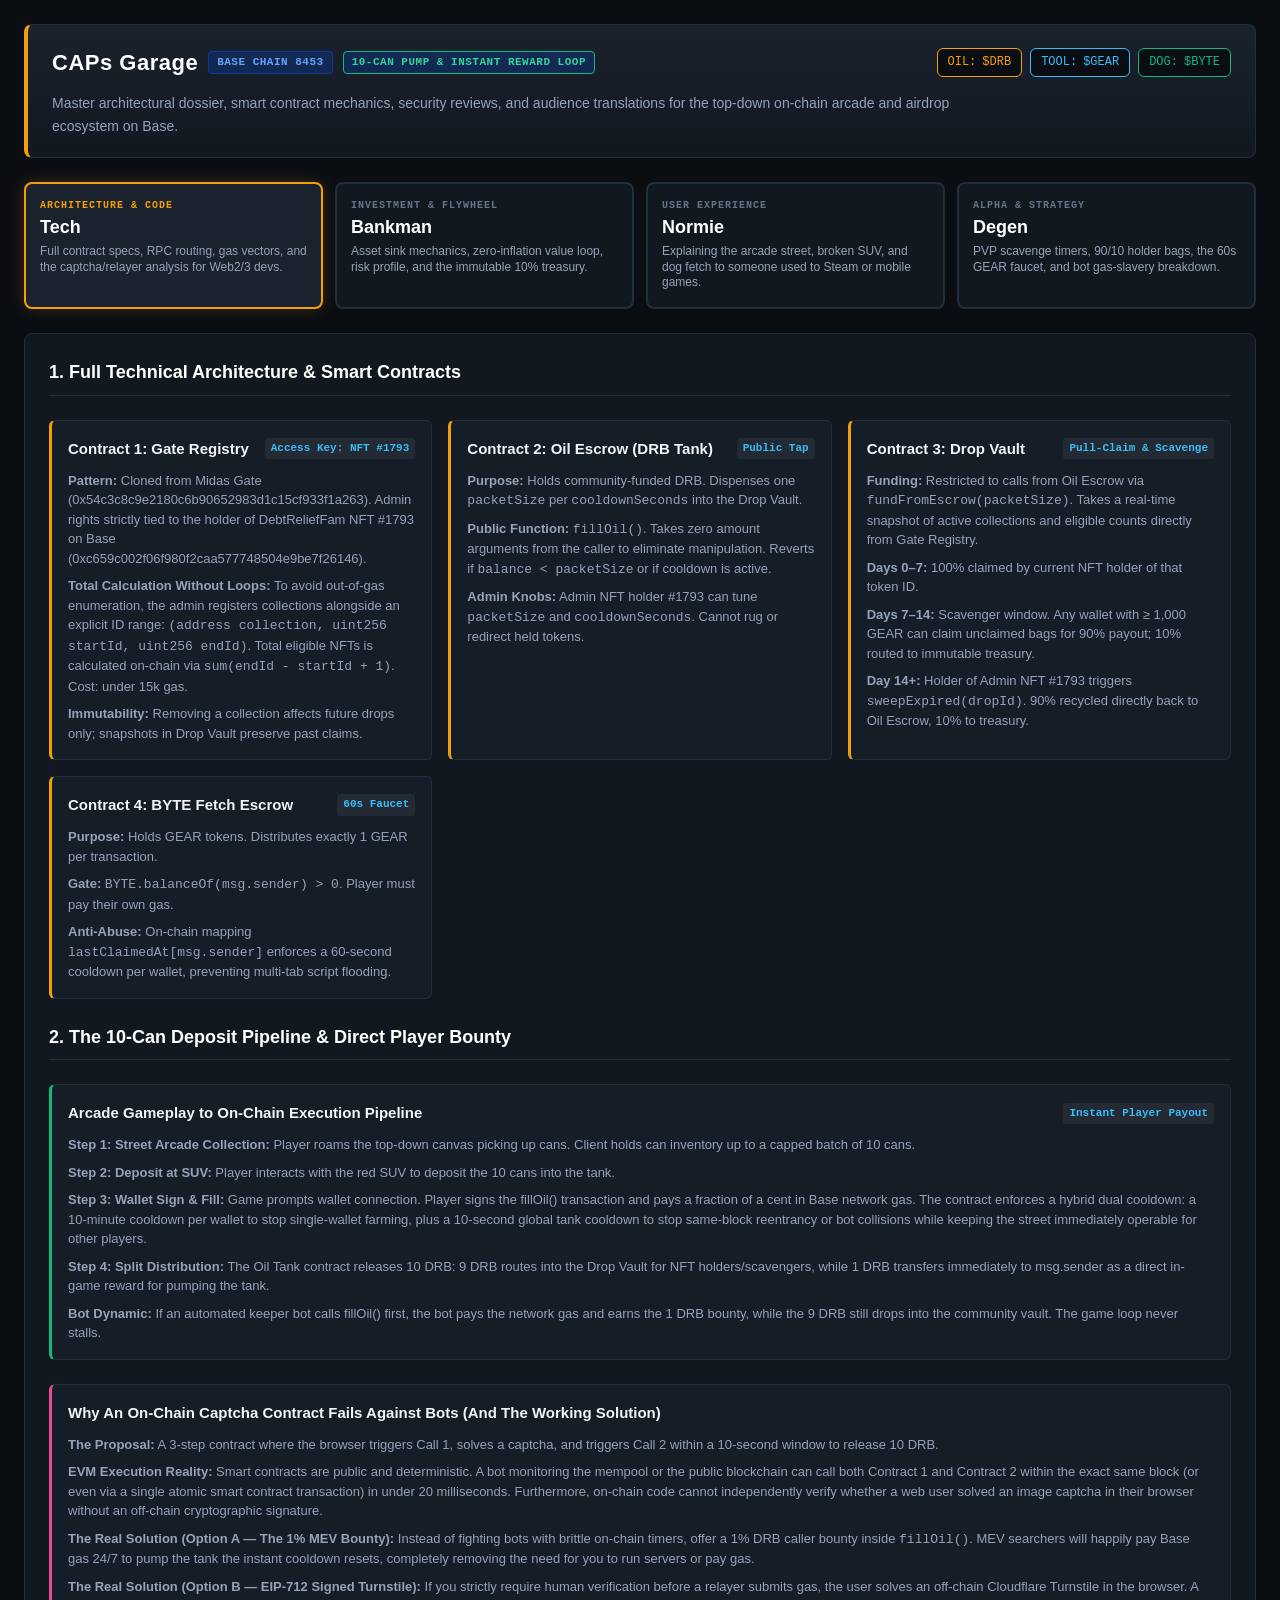
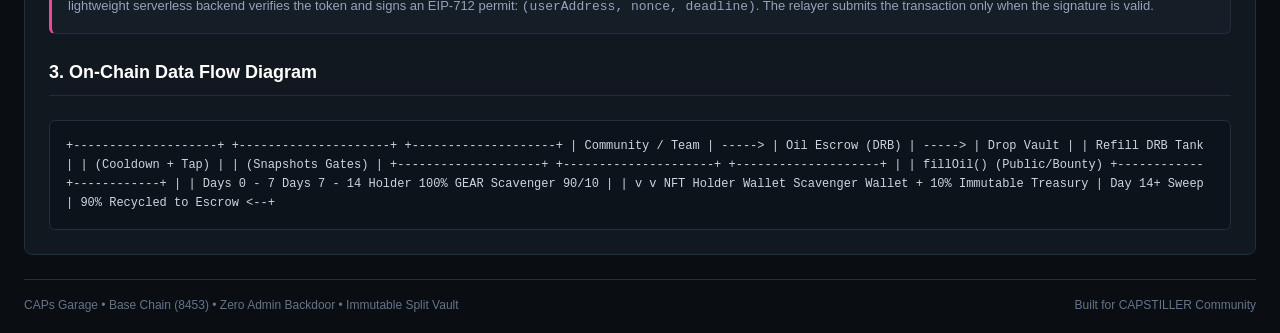
==== index.html @ 9d65a6b6 "Initial commit: CAPs Garage Master Blueprint dossier and interactive terminal" ====
<!DOCTYPE html>
<html lang="en">
<head>
  <meta charset="UTF-8">
  <meta name="viewport" content="width=device-width, initial-scale=1.0">
  <title>CAPs Garage — Master Blueprint</title>
  <style>
    :root {
      --bg-base: #0a0d12;
      --bg-surface: #121820;
      --bg-surface-elevated: #1a222d;
      --bg-card: #151d27;
      --border-subtle: #222d3d;
      --border-accent: #f59e0b;
      --text-main: #e2e8f0;
      --text-muted: #94a3b8;
      --text-dim: #64748b;
      --accent-oil: #f59e0b;
      --accent-oil-glow: rgba(245, 158, 11, 0.2);
      --accent-gear: #38bdf8;
      --accent-byte: #10b981;
      --accent-degen: #ec4899;
      --font-mono: ui-monospace, SFMono-Regular, Menlo, Monaco, Consolas, monospace;
      --font-sans: -apple-system, BlinkMacSystemFont, "Segoe UI", Roboto, Helvetica, Arial, sans-serif;
    }

    * {
      box-sizing: border-box;
      margin: 0;
      padding: 0;
    }

    body {
      background-color: var(--bg-base);
      color: var(--text-main);
      font-family: var(--font-sans);
      line-height: 1.6;
      padding: 24px;
      min-height: 100vh;
      display: flex;
      flex-direction: column;
      gap: 24px;
    }

    /* Top HUD Header */
    header.hud-header {
      background: linear-gradient(180deg, var(--bg-surface-elevated) 0%, var(--bg-surface) 100%);
      border: 1px solid var(--border-subtle);
      border-left: 4px solid var(--accent-oil);
      border-radius: 8px;
      padding: 20px 24px;
      display: flex;
      flex-direction: column;
      gap: 12px;
    }

    .hud-title-row {
      display: flex;
      justify-content: space-between;
      align-items: center;
      flex-wrap: wrap;
      gap: 12px;
    }

    .hud-title {
      font-size: 22px;
      font-weight: 800;
      letter-spacing: 0.5px;
      color: #fff;
      display: flex;
      align-items: center;
      gap: 10px;
    }

    .badge-base {
      font-family: var(--font-mono);
      font-size: 11px;
      background: rgba(0, 82, 255, 0.2);
      color: #60a5fa;
      border: 1px solid rgba(0, 82, 255, 0.4);
      padding: 2px 8px;
      border-radius: 4px;
      text-transform: uppercase;
      font-weight: 700;
    }

    .token-pills {
      display: flex;
      gap: 8px;
      flex-wrap: wrap;
    }

    .pill {
      font-family: var(--font-mono);
      font-size: 12px;
      padding: 4px 10px;
      border-radius: 6px;
      background: var(--bg-base);
      border: 1px solid var(--border-subtle);
      display: flex;
      align-items: center;
      gap: 6px;
    }

    .pill.oil { border-color: var(--accent-oil); color: var(--accent-oil); }
    .pill.gear { border-color: var(--accent-gear); color: var(--accent-gear); }
    .pill.byte { border-color: var(--accent-byte); color: var(--accent-byte); }

    .hud-subtitle {
      color: var(--text-muted);
      font-size: 14px;
      max-width: 900px;
    }

    /* Perspective Switcher (The 4 Main Buttons) */
    .button-deck {
      display: grid;
      grid-template-columns: repeat(4, 1fr);
      gap: 12px;
    }

    @media (max-width: 768px) {
      .button-deck {
        grid-template-columns: repeat(2, 1fr);
      }
    }

    .mode-btn {
      background: var(--bg-surface);
      border: 2px solid var(--border-subtle);
      border-radius: 8px;
      padding: 16px 14px;
      cursor: pointer;
      display: flex;
      flex-direction: column;
      gap: 6px;
      text-align: left;
      transition: all 0.15s ease-in-out;
      position: relative;
    }

    .mode-btn:hover {
      background: var(--bg-surface-elevated);
      border-color: #3b82f6;
      transform: translateY(-2px);
    }

    .mode-btn.active {
      background: var(--bg-surface-elevated);
      border-color: var(--accent-oil);
      box-shadow: 0 0 16px var(--accent-oil-glow);
    }

    .mode-btn-tag {
      font-family: var(--font-mono);
      font-size: 10px;
      font-weight: 700;
      color: var(--text-dim);
      text-transform: uppercase;
      letter-spacing: 1px;
    }

    .mode-btn.active .mode-btn-tag {
      color: var(--accent-oil);
    }

    .mode-btn-title {
      font-size: 18px;
      font-weight: 800;
      color: #fff;
    }

    .mode-btn-desc {
      font-size: 12px;
      color: var(--text-muted);
      line-height: 1.3;
    }

    /* Content Panels */
    .view-panel {
      display: none;
      background: var(--bg-surface);
      border: 1px solid var(--border-subtle);
      border-radius: 8px;
      padding: 24px;
      flex-direction: column;
      gap: 24px;
    }

    .view-panel.active {
      display: flex;
    }

    .section-title {
      font-size: 18px;
      font-weight: 700;
      color: #fff;
      display: flex;
      align-items: center;
      gap: 8px;
      border-bottom: 1px solid var(--border-subtle);
      padding-bottom: 8px;
    }

    .card-grid {
      display: grid;
      grid-template-columns: repeat(auto-fit, minmax(320px, 1fr));
      gap: 16px;
    }

    .card {
      background: var(--bg-card);
      border: 1px solid var(--border-subtle);
      border-radius: 6px;
      padding: 16px;
      display: flex;
      flex-direction: column;
      gap: 10px;
    }

    .card-highlight {
      border-left: 3px solid var(--accent-oil);
    }

    .card-header {
      font-size: 15px;
      font-weight: 700;
      color: #f1f5f9;
      display: flex;
      justify-content: space-between;
      align-items: center;
    }

    .card-body {
      font-size: 13px;
      color: var(--text-muted);
      line-height: 1.5;
    }

    .card-body p {
      margin-bottom: 8px;
    }

    .card-body p:last-child {
      margin-bottom: 0;
    }

    .code-tag {
      font-family: var(--font-mono);
      font-size: 11px;
      background: rgba(255, 255, 255, 0.06);
      color: #38bdf8;
      padding: 2px 6px;
      border-radius: 3px;
    }

    /* Architecture Visualizer Box */
    .arch-flow-box {
      background: #0d131a;
      border: 1px solid var(--border-subtle);
      border-radius: 6px;
      padding: 16px;
      font-family: var(--font-mono);
      font-size: 12px;
      color: #cbd5e1;
      overflow-x: auto;
      line-height: 1.6;
    }

    /* Interactive Simulator */
    .sim-box {
      background: var(--bg-card);
      border: 1px solid var(--border-subtle);
      border-radius: 8px;
      padding: 20px;
      display: flex;
      flex-direction: column;
      gap: 16px;
    }

    .sim-controls {
      display: grid;
      grid-template-columns: repeat(auto-fit, minmax(200px, 1fr));
      gap: 12px;
    }

    .sim-field {
      display: flex;
      flex-direction: column;
      gap: 6px;
    }

    .sim-field label {
      font-size: 12px;
      font-weight: 600;
      color: var(--text-muted);
      text-transform: uppercase;
      font-family: var(--font-mono);
    }

    .sim-input {
      background: var(--bg-base);
      border: 1px solid var(--border-subtle);
      color: #fff;
      padding: 8px 12px;
      border-radius: 4px;
      font-family: var(--font-mono);
      font-size: 13px;
    }

    .sim-result-grid {
      display: grid;
      grid-template-columns: repeat(auto-fit, minmax(150px, 1fr));
      gap: 12px;
      background: var(--bg-base);
      border: 1px solid var(--border-subtle);
      border-radius: 6px;
      padding: 14px;
    }

    .sim-metric {
      display: flex;
      flex-direction: column;
      gap: 4px;
    }

    .sim-metric-label {
      font-size: 11px;
      color: var(--text-dim);
      text-transform: uppercase;
      font-family: var(--font-mono);
    }

    .sim-metric-val {
      font-size: 16px;
      font-weight: 700;
      color: var(--accent-oil);
      font-family: var(--font-mono);
    }

    /* Comparison Table */
    table.spec-table {
      width: 100%;
      border-collapse: collapse;
      font-size: 13px;
      text-align: left;
    }

    table.spec-table th {
      background: var(--bg-card);
      color: var(--text-muted);
      font-family: var(--font-mono);
      font-size: 11px;
      text-transform: uppercase;
      padding: 10px 12px;
      border-bottom: 1px solid var(--border-subtle);
    }

    table.spec-table td {
      padding: 10px 12px;
      border-bottom: 1px solid var(--border-subtle);
      color: var(--text-main);
    }

    table.spec-table tr:hover td {
      background: rgba(255, 255, 255, 0.02);
    }

    /* Footer */
    footer.hud-footer {
      margin-top: auto;
      font-size: 12px;
      color: var(--text-dim);
      display: flex;
      justify-content: space-between;
      align-items: center;
      padding-top: 16px;
      border-top: 1px solid var(--border-subtle);
      flex-wrap: wrap;
      gap: 8px;
    }
  </style>
</head>
<body>

  <!-- Top HUD Header -->
  <header class="hud-header">
    <div class="hud-title-row">
      <div class="hud-title">
        <span>CAPs Garage</span>
        <span class="badge-base">Base Chain 8453</span>
        <span class="badge-base" style="border-color: #10b981; color: #34d399;">10-Can Pump & Instant Reward Loop</span>
      </div>
      <div class="token-pills">
        <div class="pill oil"><span>OIL:</span> <span>$DRB</span></div>
        <div class="pill gear"><span>TOOL:</span> <span>$GEAR</span></div>
        <div class="pill byte"><span>DOG:</span> <span>$BYTE</span></div>
      </div>
    </div>
    <div class="hud-subtitle">
      Master architectural dossier, smart contract mechanics, security reviews, and audience translations for the top-down on-chain arcade and airdrop ecosystem on Base.
    </div>
  </header>

  <!-- Perspective Switcher: 4 Main Buttons -->
  <div class="button-deck">
    <button class="mode-btn active" id="btn-tech" onclick="switchMode('tech')">
      <span class="mode-btn-tag">Architecture & Code</span>
      <span class="mode-btn-title">Tech</span>
      <span class="mode-btn-desc">Full contract specs, RPC routing, gas vectors, and the captcha/relayer analysis for Web2/3 devs.</span>
    </button>
    <button class="mode-btn" id="btn-bankman" onclick="switchMode('bankman')">
      <span class="mode-btn-tag">Investment & Flywheel</span>
      <span class="mode-btn-title">Bankman</span>
      <span class="mode-btn-desc">Asset sink mechanics, zero-inflation value loop, risk profile, and the immutable 10% treasury.</span>
    </button>
    <button class="mode-btn" id="btn-normie" onclick="switchMode('normie')">
      <span class="mode-btn-tag">User Experience</span>
      <span class="mode-btn-title">Normie</span>
      <span class="mode-btn-desc">Explaining the arcade street, broken SUV, and dog fetch to someone used to Steam or mobile games.</span>
    </button>
    <button class="mode-btn" id="btn-degen" onclick="switchMode('degen')">
      <span class="mode-btn-tag">Alpha & Strategy</span>
      <span class="mode-btn-title">Degen</span>
      <span class="mode-btn-desc">PVP scavenge timers, 90/10 holder bags, the 60s GEAR faucet, and bot gas-slavery breakdown.</span>
    </button>
  </div>

  <!-- VIEW 1: TECH (Web2 & Web3 Developers) -->
  <div class="view-panel active" id="panel-tech">
    <div class="section-title">
      <span>1. Full Technical Architecture & Smart Contracts</span>
    </div>

    <div class="card-grid">
      <div class="card card-highlight">
        <div class="card-header">
          <span>Contract 1: Gate Registry</span>
          <span class="code-tag">Access Key: NFT #1793</span>
        </div>
        <div class="card-body">
          <p><strong>Pattern:</strong> Cloned from Midas Gate (0x54c3c8c9e2180c6b90652983d1c15cf933f1a263). Admin rights strictly tied to the holder of DebtReliefFam NFT #1793 on Base (0xc659c002f06f980f2caa577748504e9be7f26146).</p>
          <p><strong>Total Calculation Without Loops:</strong> To avoid out-of-gas enumeration, the admin registers collections alongside an explicit ID range: <code>(address collection, uint256 startId, uint256 endId)</code>. Total eligible NFTs is calculated on-chain via <code>sum(endId - startId + 1)</code>. Cost: under 15k gas.</p>
          <p><strong>Immutability:</strong> Removing a collection affects future drops only; snapshots in Drop Vault preserve past claims.</p>
        </div>
      </div>

      <div class="card card-highlight">
        <div class="card-header">
          <span>Contract 2: Oil Escrow (DRB Tank)</span>
          <span class="code-tag">Public Tap</span>
        </div>
        <div class="card-body">
          <p><strong>Purpose:</strong> Holds community-funded DRB. Dispenses one <code>packetSize</code> per <code>cooldownSeconds</code> into the Drop Vault.</p>
          <p><strong>Public Function:</strong> <code>fillOil()</code>. Takes zero amount arguments from the caller to eliminate manipulation. Reverts if <code>balance &lt; packetSize</code> or if cooldown is active.</p>
          <p><strong>Admin Knobs:</strong> Admin NFT holder #1793 can tune <code>packetSize</code> and <code>cooldownSeconds</code>. Cannot rug or redirect held tokens.</p>
        </div>
      </div>

      <div class="card card-highlight">
        <div class="card-header">
          <span>Contract 3: Drop Vault</span>
          <span class="code-tag">Pull-Claim & Scavenge</span>
        </div>
        <div class="card-body">
          <p><strong>Funding:</strong> Restricted to calls from Oil Escrow via <code>fundFromEscrow(packetSize)</code>. Takes a real-time snapshot of active collections and eligible counts directly from Gate Registry.</p>
          <p><strong>Days 0–7:</strong> 100% claimed by current NFT holder of that token ID.</p>
          <p><strong>Days 7–14:</strong> Scavenger window. Any wallet with &ge; 1,000 GEAR can claim unclaimed bags for 90% payout; 10% routed to immutable treasury.</p>
          <p><strong>Day 14+:</strong> Holder of Admin NFT #1793 triggers <code>sweepExpired(dropId)</code>. 90% recycled directly back to Oil Escrow, 10% to treasury.</p>
        </div>
      </div>

      <div class="card card-highlight">
        <div class="card-header">
          <span>Contract 4: BYTE Fetch Escrow</span>
          <span class="code-tag">60s Faucet</span>
        </div>
        <div class="card-body">
          <p><strong>Purpose:</strong> Holds GEAR tokens. Distributes exactly 1 GEAR per transaction.</p>
          <p><strong>Gate:</strong> <code>BYTE.balanceOf(msg.sender) &gt; 0</code>. Player must pay their own gas.</p>
          <p><strong>Anti-Abuse:</strong> On-chain mapping <code>lastClaimedAt[msg.sender]</code> enforces a 60-second cooldown per wallet, preventing multi-tab script flooding.</p>
        </div>
      </div>
    </div>

    <!-- 10-Can Deposit & Caller Bounty Pipeline -->
    <div class="section-title">
      <span>2. The 10-Can Deposit Pipeline & Direct Player Bounty</span>
    </div>
    <div class="card" style="border-left: 3px solid #10b981;">
      <div class="card-header">
        <span>Arcade Gameplay to On-Chain Execution Pipeline</span>
        <span class="code-tag">Instant Player Payout</span>
      </div>
      <div class="card-body">
        <p><strong>Step 1: Street Arcade Collection:</strong> Player roams the top-down canvas picking up cans. Client holds can inventory up to a capped batch of 10 cans.</p>
        <p><strong>Step 2: Deposit at SUV:</strong> Player interacts with the red SUV to deposit the 10 cans into the tank.</p>
        <p><strong>Step 3: Wallet Sign & Fill:</strong> Game prompts wallet connection. Player signs the fillOil() transaction and pays a fraction of a cent in Base network gas. The contract enforces a hybrid dual cooldown: a 10-minute cooldown per wallet to stop single-wallet farming, plus a 10-second global tank cooldown to stop same-block reentrancy or bot collisions while keeping the street immediately operable for other players.</p>
        <p><strong>Step 4: Split Distribution:</strong> The Oil Tank contract releases 10 DRB: 9 DRB routes into the Drop Vault for NFT holders/scavengers, while 1 DRB transfers immediately to msg.sender as a direct in-game reward for pumping the tank.</p>
        <p><strong>Bot Dynamic:</strong> If an automated keeper bot calls fillOil() first, the bot pays the network gas and earns the 1 DRB bounty, while the 9 DRB still drops into the community vault. The game loop never stalls.</p>
      </div>
    </div>
    <div class="card" style="border-left: 3px solid #ec4899;">
      <div class="card-header">
        <span>Why An On-Chain Captcha Contract Fails Against Bots (And The Working Solution)</span>
      </div>
      <div class="card-body">
        <p><strong>The Proposal:</strong> A 3-step contract where the browser triggers Call 1, solves a captcha, and triggers Call 2 within a 10-second window to release 10 DRB.</p>
        <p><strong>EVM Execution Reality:</strong> Smart contracts are public and deterministic. A bot monitoring the mempool or the public blockchain can call both Contract 1 and Contract 2 within the exact same block (or even via a single atomic smart contract transaction) in under 20 milliseconds. Furthermore, on-chain code cannot independently verify whether a web user solved an image captcha in their browser without an off-chain cryptographic signature.</p>
        <p><strong>The Real Solution (Option A — The 1% MEV Bounty):</strong> Instead of fighting bots with brittle on-chain timers, offer a 1% DRB caller bounty inside <code>fillOil()</code>. MEV searchers will happily pay Base gas 24/7 to pump the tank the instant cooldown resets, completely removing the need for you to run servers or pay gas.</p>
        <p><strong>The Real Solution (Option B — EIP-712 Signed Turnstile):</strong> If you strictly require human verification before a relayer submits gas, the user solves an off-chain Cloudflare Turnstile in the browser. A lightweight serverless backend verifies the token and signs an EIP-712 permit: <code>(userAddress, nonce, deadline)</code>. The relayer submits the transaction only when the signature is valid.</p>
      </div>
    </div>

    <!-- Architecture Visual Flow -->
    <div class="section-title">
      <span>3. On-Chain Data Flow Diagram</span>
    </div>
    <div class="arch-flow-box">
+--------------------+        +---------------------+        +--------------------+
|  Community / Team  | -----> |   Oil Escrow (DRB)  | -----> |     Drop Vault     |
|   Refill DRB Tank  |        |  (Cooldown + Tap)   |        |  (Snapshots Gates) |
+--------------------+        +---------------------+        +--------------------+
                                         |                              |
                             fillOil() (Public/Bounty)     +------------+------------+
                                                           |                         |
                                                    Days 0 - 7                Days 7 - 14
                                                    Holder 100%            GEAR Scavenger 90/10
                                                           |                         |
                                                           v                         v
                                                    NFT Holder Wallet         Scavenger Wallet
                                                                                     +
                                                                             10% Immutable Treasury
                                                                                     |
                                                           Day 14+ Sweep             |
                                                           90% Recycled to Escrow <--+
    </div>
  </div>

  <!-- VIEW 2: BANKMAN (Wealthy Investor & Tokenomics) -->
  <div class="view-panel" id="panel-bankman">
    <div class="section-title">
      <span>Executive Summary: Capital Efficiency & Closed Economic Flywheel</span>
    </div>

    <div class="card-grid">
      <div class="card card-highlight">
        <div class="card-header">
          <span>Zero-Inflation Token Mobilization</span>
        </div>
        <div class="card-body">
          <p>Most Web3 games print inflationary reward tokens that collapse to zero value. CAPs Garage creates zero new tokens. Instead, it activates three existing market tokens on Base:</p>
          <p><strong>DRB (Fuel):</strong> Acts as the reward pool. Community members and sponsors deposit DRB to fuel airdrops to partner NFT communities.</p>
          <p><strong>BYTE (Acquisition Tool):</strong> Holding any quantity of BYTE gives the player a continuous drip of utility tools (GEAR).</p>
          <p><strong>GEAR (Utility Key & Sieve):</strong> Required to drive vehicles, unlock high-tier junkyards (100 GEAR), and scavenge abandoned reward pools (1,000 GEAR).</p>
        </div>
      </div>

      <div class="card card-highlight">
        <div class="card-header">
          <span>Automated Treasury Revenue (10% Mop)</span>
        </div>
        <div class="card-body">
          <p>The contract features an immutable treasury address set at deployment (e.g. <code>0xA12506f742F4AB0980a57264871DB56A1A150793</code>). There are no admin override keys or backdoor withdrawal functions.</p>
          <p><strong>Revenue Source:</strong> When eligible NFT holders fail to claim their rewards within 7 days, open-market scavengers claim the assets, generating an automatic 10% fee directly into the cold treasury.</p>
          <p><strong>Unclaimed Dust Sweep:</strong> After 14 days, all remaining unclaimed rewards are swept: 90% is recycled into the game's fuel tank, and 10% is remitted to the treasury.</p>
        </div>
      </div>

      <div class="card card-highlight">
        <div class="card-header">
          <span>Operating Expense: Zero Infrastructure Cost</span>
        </div>
        <div class="card-body">
          <p>Traditional games require centralized game servers, databases, AWS hosting, and monthly maintenance retainers. CAPs Garage is built entirely serverless:</p>
          <p><strong>Frontend:</strong> Static files hosted on decentralized IPFS or Arweave at virtually zero cost.</p>
          <p><strong>Execution Layer:</strong> Base smart contracts. Gas for reward distributions can be completely crowdsourced or captured by decentralized arbitrage bots via caller bounties.</p>
        </div>
      </div>

      <div class="card card-highlight">
        <div class="card-header">
          <span>The Conversion Funnel</span>
        </div>
        <div class="card-body">
          <p><strong>Top of Funnel:</strong> Anyone can roam the street arcade without a wallet, picking up virtual cans.</p>
          <p><strong>First Conversion:</strong> Dog offers 1 free GEAR. User connects a wallet to claim.</p>
          <p><strong>Second Conversion:</strong> User discovers driving requires holding GEAR, and the 500-door Junkyard requires 100 GEAR.</p>
          <p><strong>Whale Conversion:</strong> Users acquire 1,000+ GEAR to operate automated scavenger operations that harvest expired airdrop pools.</p>
        </div>
      </div>
    </div>

    <div class="section-title">
      <span>Interactive Capital Flow Simulator</span>
    </div>
    <div class="sim-box">
      <div class="sim-controls">
        <div class="sim-field">
          <label for="sim-tank">Total DRB Tank Refill</label>
          <input type="number" id="sim-tank" class="sim-input" value="1000000" oninput="runSimulation()">
        </div>
        <div class="sim-field">
          <label for="sim-claim-rate">Holder Claim Rate (%)</label>
          <input type="number" id="sim-claim-rate" class="sim-input" value="60" min="0" max="100" oninput="runSimulation()">
        </div>
        <div class="sim-field">
          <label for="sim-scavenge-rate">Scavenger Claim Rate (%)</label>
          <input type="number" id="sim-scavenge-rate" class="sim-input" value="30" min="0" max="100" oninput="runSimulation()">
        </div>
      </div>

      <div class="sim-result-grid">
        <div class="sim-metric">
          <div class="sim-metric-label">Holders Paid (100%)</div>
          <div class="sim-metric-val" id="res-holders">600,000 DRB</div>
        </div>
        <div class="sim-metric">
          <div class="sim-metric-label">Scavengers Paid (90%)</div>
          <div class="sim-metric-val" id="res-scavengers">270,000 DRB</div>
        </div>
        <div class="sim-metric">
          <div class="sim-metric-label">Recycled to Tank (90%)</div>
          <div class="sim-metric-val" id="res-recycled">90,000 DRB</div>
        </div>
        <div class="sim-metric">
          <div class="sim-metric-label">Treasury Accrual (10%)</div>
          <div class="sim-metric-val" id="res-treasury">40,000 DRB</div>
        </div>
      </div>
    </div>
  </div>

  <!-- VIEW 3: NORMIE (Web2 Gamer & App User) -->
  <div class="view-panel" id="panel-normie">
    <div class="section-title">
      <span>What Is CAPs Garage? (The Web2 Breakdown)</span>
    </div>

    <div class="card-grid">
      <div class="card card-highlight">
        <div class="card-header">
          <span>1. The Street Arcade (Zero Crypto Barrier)</span>
        </div>
        <div class="card-body">
          <p>Imagine loading up a retro 16-bit arcade game like Pokémon or Earthbound directly in your browser. You spawn on an urban street beside a broken-down red SUV with big tires.</p>
          <p>You can start running around immediately using your arrow keys. You spot shiny yellow oil cans on the pavement and walk over them to collect them. Your oil counter ticks up: 1, 2, 5, 10 cans!</p>
          <p>You don't need an account, a password, a credit card, or a crypto wallet to enjoy the core arcade loop.</p>
        </div>
      </div>

      <div class="card card-highlight">
        <div class="card-header">
          <span>2. BYTE The Dog & Free Tools</span>
        </div>
        <div class="card-body">
          <p>Every 60 seconds while you're exploring the map, a friendly dog named BYTE trots over to your character. BYTE barks and brings you a free tool: <strong>1 GEAR</strong>.</p>
          <p>If you don't have a digital backpack connected yet, the game simply asks: <em>"Want to keep this tool? Connect a wallet and stash it in your inventory, or it hits the dirt."</em></p>
          <p>If you connect, BYTE hands you the item. If you ignore it, no worries—BYTE will roam back a minute later with another offer.</p>
        </div>
      </div>

      <div class="card card-highlight">
        <div class="card-header">
          <span>3. Fixing The Red SUV (Fast Travel)</span>
        </div>
        <div class="card-body">
          <p>Walking is fun, but driving is better. Once you collect tools, you can walk up to the broken-down SUV and tap <strong>Repair</strong>.</p>
          <p>As long as you have a GEAR in your inventory, your character hops into the driver's seat. Your speed doubles and you can drift across the asphalt, collecting oil cans at high velocity.</p>
        </div>
      </div>

      <div class="card card-highlight">
        <div class="card-header">
          <span>4. The Junkyard Labyrinth</span>
        </div>
        <div class="card-body">
          <p>At the edge of town is a heavy chain-link gate leading to the Junkyard. To open the gate, the gatekeeper requires 100 GEAR in your pack.</p>
          <p>Inside lies an enormous maze of 500 numbered garages. The doors are randomized and shrouded in fog of war. You can drive your SUV through the alleys, discover hidden oil stations, and look for secret doors.</p>
        </div>
      </div>
    </div>

    <div class="section-title">
      <span>How Web3 Powers This Without The Hassle</span>
    </div>
    <table class="spec-table">
      <thead>
        <tr>
          <th>Normal Web2 Mobile Game</th>
          <th>CAPs Garage Experience</th>
        </tr>
      </thead>
      <tbody>
        <tr>
          <td>Game company can ban your account and delete your items.</td>
          <td>Items are stored in your wallet. You own them forever.</td>
        </tr>
        <tr>
          <td>Forced credit card purchases ($0.99 energy packs).</td>
          <td>Free to roam. Dog gives you free items on a minute timer.</td>
        </tr>
        <tr>
          <td>Servers get shut down after 2 years when company goes bust.</td>
          <td>Smart contracts live permanently on Base. Game cannot be deleted.</td>
        </tr>
        <tr>
          <td>Virtual currency cannot be traded outside the app.</td>
          <td>DRB oil and GEAR tools can be traded or swapped freely at any time.</td>
        </tr>
      </tbody>
    </table>
  </div>

  <!-- VIEW 4: DEGEN (Crypto Bro & Alpha Hunter) -->
  <div class="view-panel" id="panel-degen">
    <div class="section-title">
      <span>Degen Alpha Playbook: Yield Loops & Scavenger Mechanics</span>
    </div>

    <div class="card-grid">
      <div class="card card-highlight">
        <div class="card-header">
          <span>The Free GEAR Farm Loop</span>
          <span class="code-tag">Faucet Glitch</span>
        </div>
        <div class="card-body">
          <p><strong>Requirement:</strong> Hold literally 0.000001 $BYTE in your wallet on Base.</p>
          <p><strong>The Play:</strong> Keep the game open in a browser tab. Every 60 seconds, BYTE walks up with 1 real $GEAR. Sign the tx, pay ~$0.0008 Base gas, and pocket 1 GEAR.</p>
          <p>60 GEAR per hour just for chilling on the street. Hit 100 GEAR and you enter the Junkyard VIP club. Hit 1,000 GEAR and you become a licensed bag scavenger.</p>
        </div>
      </div>

      <div class="card card-highlight">
        <div class="card-header">
          <span>The 7-Day Sleeping Holder Trap</span>
          <span class="code-tag">PVP Scavenging</span>
        </div>
        <div class="card-body">
          <p>When the oil tank pumps, real DRB drops into the vault split across all registered NFT collections (Letters to CAP, Midas, etc.).</p>
          <p><strong>Days 0–7:</strong> The NFT holder has 7 days to claim their 100% allocation.</p>
          <p><strong>Days 7–14 (The Scavenge Arena):</strong> If the holder is asleep, on vacation, or forgot to check the dApp, ANY degens holding &ge; 1,000 GEAR can step in, call <code>claimScavenger()</code>, and snatch <strong>90% of their rewards</strong> right out of their hands. 10% goes to the treasury as a cleanup fee.</p>
        </div>
      </div>

      <div class="card card-highlight">
        <div class="card-header">
          <span>Making MEV Bots Our Gas Slaves</span>
          <span class="code-tag">Bounty Arbitrage</span>
        </div>
        <div class="card-body">
          <p>Instead of you paying gas to dump oil into the drop vault, we attach a 1% DRB bounty to <code>fillOil()</code>.</p>
          <p>Base arbitrage bots and keeper bots will monitor the contract 24/7. The millisecond the cooldown expires, bots will frontrun each other, pay the network gas out of their own pocket, and execute the drop for the community just to grab that 1% sliver.</p>
        </div>
      </div>

      <div class="card card-highlight">
        <div class="card-header">
          <span>Day 14 Mop: Endless Liquid Rotation</span>
          <span class="code-tag">Zero Dilution</span>
        </div>
        <div class="card-body">
          <p>Whatever unclaimed dust survives past Day 14 gets swept by the Admin NFT (#1793). 90% is injected directly back into the Oil Escrow tank to fund the next wave of drops.</p>
          <p>The tokens never leave the ecosystem. Unclaimed tokens feed new drops, which feed scavengers, which burn and lock GEAR.</p>
        </div>
      </div>
    </div>

    <div class="section-title">
      <span>Quick Degen Cheatsheet</span>
    </div>
    <table class="spec-table">
      <thead>
        <tr>
          <th>Asset / Action</th>
          <th>What You Need</th>
          <th>What You Get</th>
        </tr>
      </thead>
      <tbody>
        <tr>
          <td><strong>Drive SUV</strong></td>
          <td>&ge; 1 GEAR</td>
          <td>2x movement speed in street & junkyard maze.</td>
        </tr>
        <tr>
          <td><strong>Dog Fetch</strong></td>
          <td>&gt; 0 BYTE</td>
          <td>1 GEAR every 60 seconds.</td>
        </tr>
        <tr>
          <td><strong>Junkyard Gate</strong></td>
          <td>&ge; 100 GEAR</td>
          <td>Access to 500-garage maze and secret oil stations.</td>
        </tr>
        <tr>
          <td><strong>Vulture Scavenge</strong></td>
          <td>&ge; 1,000 GEAR</td>
          <td>Steal 90% of unclaimed NFT airdrops on days 7–14.</td>
        </tr>
        <tr>
          <td><strong>Sweep Leftovers</strong></td>
          <td>DebtReliefFam #1793</td>
          <td>Mop up expired drops: 90% back to oil tank, 10% to cold treasury.</td>
        </tr>
      </tbody>
    </table>
  </div>

  <!-- Footer -->
  <footer class="hud-footer">
    <div>CAPs Garage • Base Chain (8453) • Zero Admin Backdoor • Immutable Split Vault</div>
    <div>Built for CAPSTILLER Community</div>
  </footer>

  <script>
    function switchMode(mode) {
      // Buttons
      document.querySelectorAll('.mode-btn').forEach(btn => btn.classList.remove('active'));
      const activeBtn = document.getElementById('btn-' + mode);
      if (activeBtn) activeBtn.classList.add('active');

      // Panels
      document.querySelectorAll('.view-panel').forEach(panel => panel.classList.remove('active'));
      const activePanel = document.getElementById('panel-' + mode);
      if (activePanel) activePanel.classList.add('active');
    }

    function runSimulation() {
      const tank = parseFloat(document.getElementById('sim-tank').value) || 0;
      const holderRate = parseFloat(document.getElementById('sim-claim-rate').value) / 100 || 0;
      const scavengeRate = parseFloat(document.getElementById('sim-scavenge-rate').value) / 100 || 0;

      const holdersPaid = tank * holderRate;
      const remainingAfterHolders = tank - holdersPaid;
      
      const scavengedPool = remainingAfterHolders * scavengeRate;
      const scavengersPaid = scavengedPool * 0.9;
      const scavengeTreasury = scavengedPool * 0.1;

      const expiredPool = remainingAfterHolders - scavengedPool;
      const recycledToTank = expiredPool * 0.9;
      const expiredTreasury = expiredPool * 0.1;

      const totalTreasury = scavengeTreasury + expiredTreasury;

      document.getElementById('res-holders').innerText = Math.round(holdersPaid).toLocaleString() + ' DRB';
      document.getElementById('res-scavengers').innerText = Math.round(scavengersPaid).toLocaleString() + ' DRB';
      document.getElementById('res-recycled').innerText = Math.round(recycledToTank).toLocaleString() + ' DRB';
      document.getElementById('res-treasury').innerText = Math.round(totalTreasury).toLocaleString() + ' DRB';
    }

    // Run initial sim on load
    runSimulation();
  </script>
</body>
</html>
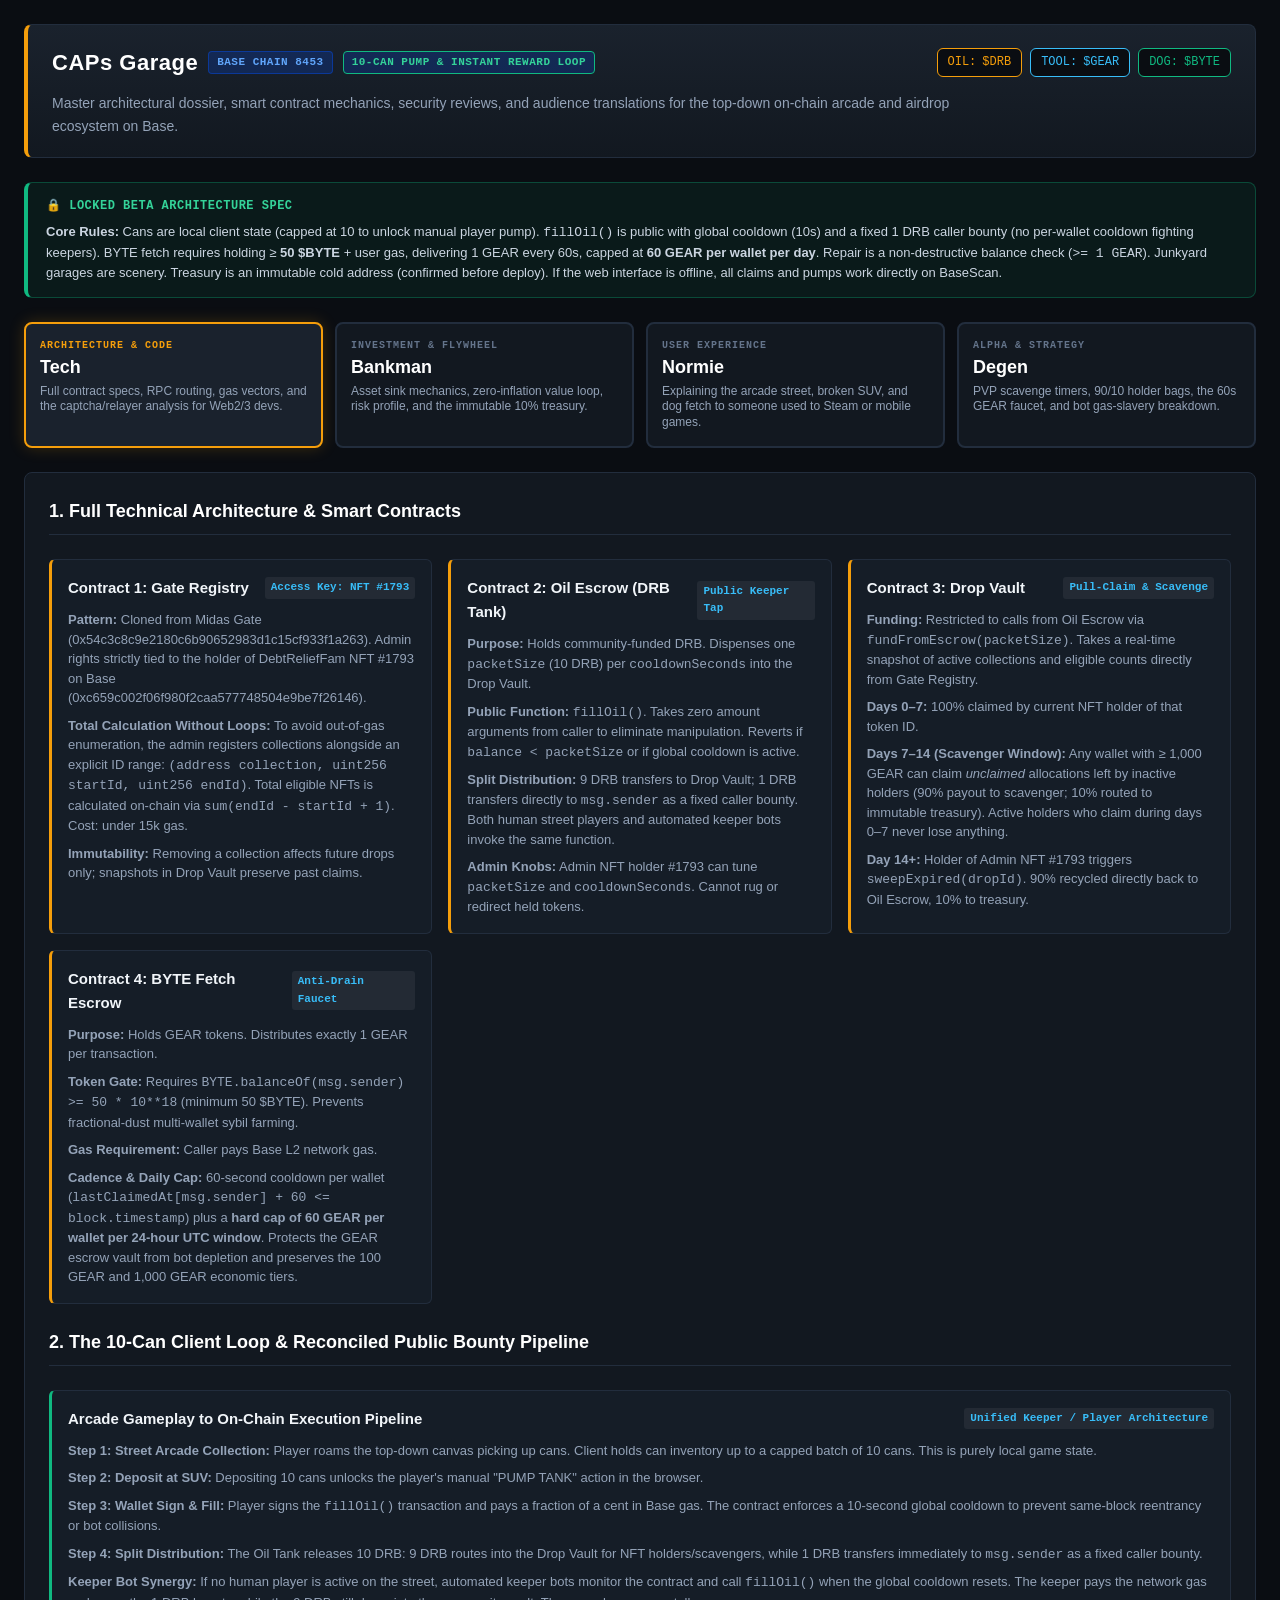
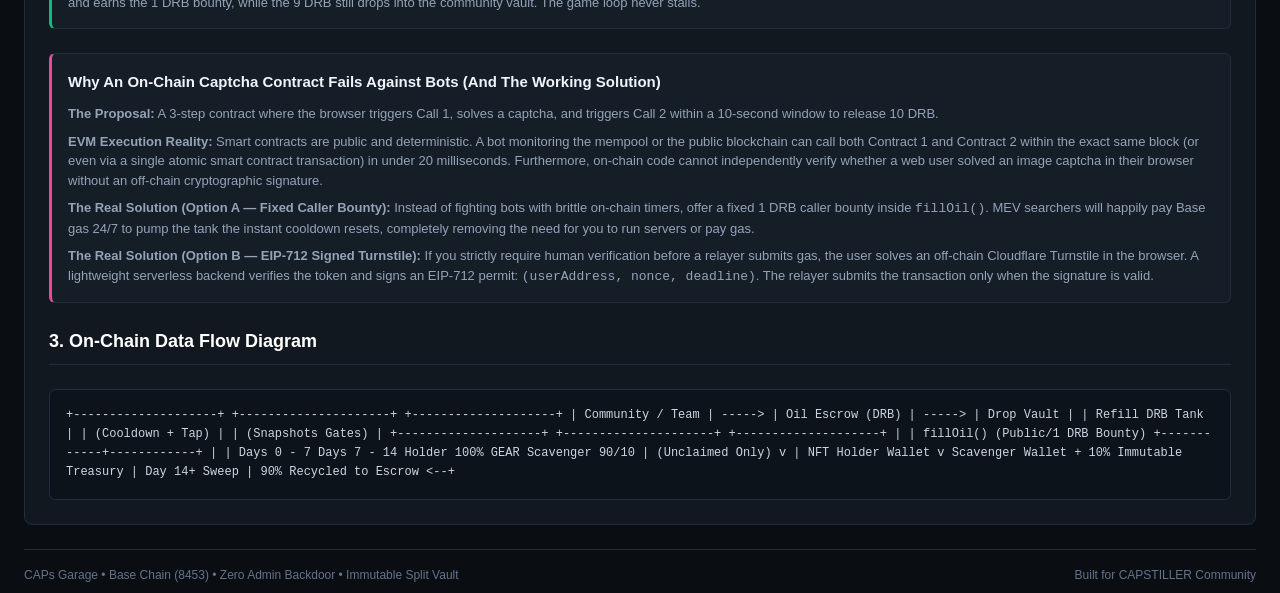
==== commit 9fe38523: "Add Beta Architecture Lock, 50 BYTE gate, 60 GEAR/day cap, and keeper fillOil reconciliation to inde" ====
--- a/index.html
+++ b/index.html
@@ -112,6 +112,36 @@
       max-width: 900px;
     }
 
+    /* Beta Lock Banner */
+    .beta-lock-banner {
+      background: rgba(16, 185, 129, 0.08);
+      border: 1px solid rgba(16, 185, 129, 0.3);
+      border-left: 4px solid #10b981;
+      border-radius: 8px;
+      padding: 14px 18px;
+      font-size: 13px;
+      display: flex;
+      flex-direction: column;
+      gap: 6px;
+    }
+
+    .beta-lock-title {
+      font-family: var(--font-mono);
+      font-size: 12px;
+      font-weight: 800;
+      color: #34d399;
+      text-transform: uppercase;
+      letter-spacing: 0.5px;
+      display: flex;
+      align-items: center;
+      gap: 6px;
+    }
+
+    .beta-lock-text {
+      color: #cbd5e1;
+      line-height: 1.5;
+    }
+
     /* Perspective Switcher (The 4 Main Buttons) */
     .button-deck {
       display: grid;
@@ -401,6 +431,16 @@
       Master architectural dossier, smart contract mechanics, security reviews, and audience translations for the top-down on-chain arcade and airdrop ecosystem on Base.
     </div>
   </header>
+
+  <!-- Beta Architecture Lock Banner -->
+  <div class="beta-lock-banner">
+    <div class="beta-lock-title">
+      <span>🔒 Locked Beta Architecture Spec</span>
+    </div>
+    <div class="beta-lock-text">
+      <strong>Core Rules:</strong> Cans are local client state (capped at 10 to unlock manual player pump). <code>fillOil()</code> is public with global cooldown (10s) and a fixed 1 DRB caller bounty (no per-wallet cooldown fighting keepers). BYTE fetch requires holding &ge; <strong>50 $BYTE</strong> + user gas, delivering 1 GEAR every 60s, capped at <strong>60 GEAR per wallet per day</strong>. Repair is a non-destructive balance check (<code>>= 1 GEAR</code>). Junkyard garages are scenery. Treasury is an immutable cold address (confirmed before deploy). If the web interface is offline, all claims and pumps work directly on BaseScan.
+    </div>
+  </div>
 
   <!-- Perspective Switcher: 4 Main Buttons -->
   <div class="button-deck">
@@ -448,11 +488,12 @@
       <div class="card card-highlight">
         <div class="card-header">
           <span>Contract 2: Oil Escrow (DRB Tank)</span>
-          <span class="code-tag">Public Tap</span>
-        </div>
-        <div class="card-body">
-          <p><strong>Purpose:</strong> Holds community-funded DRB. Dispenses one <code>packetSize</code> per <code>cooldownSeconds</code> into the Drop Vault.</p>
-          <p><strong>Public Function:</strong> <code>fillOil()</code>. Takes zero amount arguments from the caller to eliminate manipulation. Reverts if <code>balance &lt; packetSize</code> or if cooldown is active.</p>
+          <span class="code-tag">Public Keeper Tap</span>
+        </div>
+        <div class="card-body">
+          <p><strong>Purpose:</strong> Holds community-funded DRB. Dispenses one <code>packetSize</code> (10 DRB) per <code>cooldownSeconds</code> into the Drop Vault.</p>
+          <p><strong>Public Function:</strong> <code>fillOil()</code>. Takes zero amount arguments from caller to eliminate manipulation. Reverts if <code>balance &lt; packetSize</code> or if global cooldown is active.</p>
+          <p><strong>Split Distribution:</strong> 9 DRB transfers to Drop Vault; 1 DRB transfers directly to <code>msg.sender</code> as a fixed caller bounty. Both human street players and automated keeper bots invoke the same function.</p>
           <p><strong>Admin Knobs:</strong> Admin NFT holder #1793 can tune <code>packetSize</code> and <code>cooldownSeconds</code>. Cannot rug or redirect held tokens.</p>
         </div>
       </div>
@@ -465,7 +506,7 @@
         <div class="card-body">
           <p><strong>Funding:</strong> Restricted to calls from Oil Escrow via <code>fundFromEscrow(packetSize)</code>. Takes a real-time snapshot of active collections and eligible counts directly from Gate Registry.</p>
           <p><strong>Days 0–7:</strong> 100% claimed by current NFT holder of that token ID.</p>
-          <p><strong>Days 7–14:</strong> Scavenger window. Any wallet with &ge; 1,000 GEAR can claim unclaimed bags for 90% payout; 10% routed to immutable treasury.</p>
+          <p><strong>Days 7–14 (Scavenger Window):</strong> Any wallet with &ge; 1,000 GEAR can claim <em>unclaimed</em> allocations left by inactive holders (90% payout to scavenger; 10% routed to immutable treasury). Active holders who claim during days 0–7 never lose anything.</p>
           <p><strong>Day 14+:</strong> Holder of Admin NFT #1793 triggers <code>sweepExpired(dropId)</code>. 90% recycled directly back to Oil Escrow, 10% to treasury.</p>
         </div>
       </div>
@@ -473,31 +514,32 @@
       <div class="card card-highlight">
         <div class="card-header">
           <span>Contract 4: BYTE Fetch Escrow</span>
-          <span class="code-tag">60s Faucet</span>
+          <span class="code-tag">Anti-Drain Faucet</span>
         </div>
         <div class="card-body">
           <p><strong>Purpose:</strong> Holds GEAR tokens. Distributes exactly 1 GEAR per transaction.</p>
-          <p><strong>Gate:</strong> <code>BYTE.balanceOf(msg.sender) &gt; 0</code>. Player must pay their own gas.</p>
-          <p><strong>Anti-Abuse:</strong> On-chain mapping <code>lastClaimedAt[msg.sender]</code> enforces a 60-second cooldown per wallet, preventing multi-tab script flooding.</p>
+          <p><strong>Token Gate:</strong> Requires <code>BYTE.balanceOf(msg.sender) >= 50 * 10**18</code> (minimum 50 $BYTE). Prevents fractional-dust multi-wallet sybil farming.</p>
+          <p><strong>Gas Requirement:</strong> Caller pays Base L2 network gas.</p>
+          <p><strong>Cadence & Daily Cap:</strong> 60-second cooldown per wallet (<code>lastClaimedAt[msg.sender] + 60 <= block.timestamp</code>) plus a <strong>hard cap of 60 GEAR per wallet per 24-hour UTC window</strong>. Protects the GEAR escrow vault from bot depletion and preserves the 100 GEAR and 1,000 GEAR economic tiers.</p>
         </div>
       </div>
     </div>
 
     <!-- 10-Can Deposit & Caller Bounty Pipeline -->
     <div class="section-title">
-      <span>2. The 10-Can Deposit Pipeline & Direct Player Bounty</span>
+      <span>2. The 10-Can Client Loop & Reconciled Public Bounty Pipeline</span>
     </div>
     <div class="card" style="border-left: 3px solid #10b981;">
       <div class="card-header">
         <span>Arcade Gameplay to On-Chain Execution Pipeline</span>
-        <span class="code-tag">Instant Player Payout</span>
+        <span class="code-tag">Unified Keeper / Player Architecture</span>
       </div>
       <div class="card-body">
-        <p><strong>Step 1: Street Arcade Collection:</strong> Player roams the top-down canvas picking up cans. Client holds can inventory up to a capped batch of 10 cans.</p>
-        <p><strong>Step 2: Deposit at SUV:</strong> Player interacts with the red SUV to deposit the 10 cans into the tank.</p>
-        <p><strong>Step 3: Wallet Sign & Fill:</strong> Game prompts wallet connection. Player signs the fillOil() transaction and pays a fraction of a cent in Base network gas. The contract enforces a hybrid dual cooldown: a 10-minute cooldown per wallet to stop single-wallet farming, plus a 10-second global tank cooldown to stop same-block reentrancy or bot collisions while keeping the street immediately operable for other players.</p>
-        <p><strong>Step 4: Split Distribution:</strong> The Oil Tank contract releases 10 DRB: 9 DRB routes into the Drop Vault for NFT holders/scavengers, while 1 DRB transfers immediately to msg.sender as a direct in-game reward for pumping the tank.</p>
-        <p><strong>Bot Dynamic:</strong> If an automated keeper bot calls fillOil() first, the bot pays the network gas and earns the 1 DRB bounty, while the 9 DRB still drops into the community vault. The game loop never stalls.</p>
+        <p><strong>Step 1: Street Arcade Collection:</strong> Player roams the top-down canvas picking up cans. Client holds can inventory up to a capped batch of 10 cans. This is purely local game state.</p>
+        <p><strong>Step 2: Deposit at SUV:</strong> Depositing 10 cans unlocks the player's manual "PUMP TANK" action in the browser.</p>
+        <p><strong>Step 3: Wallet Sign & Fill:</strong> Player signs the <code>fillOil()</code> transaction and pays a fraction of a cent in Base gas. The contract enforces a 10-second global cooldown to prevent same-block reentrancy or bot collisions.</p>
+        <p><strong>Step 4: Split Distribution:</strong> The Oil Tank releases 10 DRB: 9 DRB routes into the Drop Vault for NFT holders/scavengers, while 1 DRB transfers immediately to <code>msg.sender</code> as a fixed caller bounty.</p>
+        <p><strong>Keeper Bot Synergy:</strong> If no human player is active on the street, automated keeper bots monitor the contract and call <code>fillOil()</code> when the global cooldown resets. The keeper pays the network gas and earns the 1 DRB bounty, while the 9 DRB still drops into the community vault. The game loop never stalls.</p>
       </div>
     </div>
     <div class="card" style="border-left: 3px solid #ec4899;">
@@ -507,7 +549,7 @@
       <div class="card-body">
         <p><strong>The Proposal:</strong> A 3-step contract where the browser triggers Call 1, solves a captcha, and triggers Call 2 within a 10-second window to release 10 DRB.</p>
         <p><strong>EVM Execution Reality:</strong> Smart contracts are public and deterministic. A bot monitoring the mempool or the public blockchain can call both Contract 1 and Contract 2 within the exact same block (or even via a single atomic smart contract transaction) in under 20 milliseconds. Furthermore, on-chain code cannot independently verify whether a web user solved an image captcha in their browser without an off-chain cryptographic signature.</p>
-        <p><strong>The Real Solution (Option A — The 1% MEV Bounty):</strong> Instead of fighting bots with brittle on-chain timers, offer a 1% DRB caller bounty inside <code>fillOil()</code>. MEV searchers will happily pay Base gas 24/7 to pump the tank the instant cooldown resets, completely removing the need for you to run servers or pay gas.</p>
+        <p><strong>The Real Solution (Option A — Fixed Caller Bounty):</strong> Instead of fighting bots with brittle on-chain timers, offer a fixed 1 DRB caller bounty inside <code>fillOil()</code>. MEV searchers will happily pay Base gas 24/7 to pump the tank the instant cooldown resets, completely removing the need for you to run servers or pay gas.</p>
         <p><strong>The Real Solution (Option B — EIP-712 Signed Turnstile):</strong> If you strictly require human verification before a relayer submits gas, the user solves an off-chain Cloudflare Turnstile in the browser. A lightweight serverless backend verifies the token and signs an EIP-712 permit: <code>(userAddress, nonce, deadline)</code>. The relayer submits the transaction only when the signature is valid.</p>
       </div>
     </div>
@@ -522,13 +564,14 @@
 |   Refill DRB Tank  |        |  (Cooldown + Tap)   |        |  (Snapshots Gates) |
 +--------------------+        +---------------------+        +--------------------+
                                          |                              |
-                             fillOil() (Public/Bounty)     +------------+------------+
+                             fillOil() (Public/1 DRB Bounty)   +------------+------------+
                                                            |                         |
                                                     Days 0 - 7                Days 7 - 14
                                                     Holder 100%            GEAR Scavenger 90/10
-                                                           |                         |
-                                                           v                         v
-                                                    NFT Holder Wallet         Scavenger Wallet
+                                                           |                   (Unclaimed Only)
+                                                           v                         |
+                                                    NFT Holder Wallet                v
+                                                                             Scavenger Wallet
                                                                                      +
                                                                              10% Immutable Treasury
                                                                                      |
@@ -551,8 +594,8 @@
         <div class="card-body">
           <p>Most Web3 games print inflationary reward tokens that collapse to zero value. CAPs Garage creates zero new tokens. Instead, it activates three existing market tokens on Base:</p>
           <p><strong>DRB (Fuel):</strong> Acts as the reward pool. Community members and sponsors deposit DRB to fuel airdrops to partner NFT communities.</p>
-          <p><strong>BYTE (Acquisition Tool):</strong> Holding any quantity of BYTE gives the player a continuous drip of utility tools (GEAR).</p>
-          <p><strong>GEAR (Utility Key & Sieve):</strong> Required to drive vehicles, unlock high-tier junkyards (100 GEAR), and scavenge abandoned reward pools (1,000 GEAR).</p>
+          <p><strong>BYTE (Holding Gate):</strong> Holding &ge; 50 BYTE unlocks the ability to collect 1 GEAR every 60 seconds from BYTE the dog, creating persistent holding demand.</p>
+          <p><strong>GEAR (Utility Key & Sieve):</strong> Required to drive vehicles (balance check), unlock the 500-door Junkyard (100 GEAR), and scavenge abandoned reward pools (1,000 GEAR). Capped at 60 GEAR/wallet/day to protect value.</p>
         </div>
       </div>
 
@@ -561,7 +604,7 @@
           <span>Automated Treasury Revenue (10% Mop)</span>
         </div>
         <div class="card-body">
-          <p>The contract features an immutable treasury address set at deployment (e.g. <code>0xA12506f742F4AB0980a57264871DB56A1A150793</code>). There are no admin override keys or backdoor withdrawal functions.</p>
+          <p>The contract features an immutable treasury address set at deployment (e.g. <code>0xA12506f742F4AB0980a57264871DB56A1A150793</code> — confirmed before deploy). There are no admin override keys or backdoor withdrawal functions.</p>
           <p><strong>Revenue Source:</strong> When eligible NFT holders fail to claim their rewards within 7 days, open-market scavengers claim the assets, generating an automatic 10% fee directly into the cold treasury.</p>
           <p><strong>Unclaimed Dust Sweep:</strong> After 14 days, all remaining unclaimed rewards are swept: 90% is recycled into the game's fuel tank, and 10% is remitted to the treasury.</p>
         </div>
@@ -574,7 +617,7 @@
         <div class="card-body">
           <p>Traditional games require centralized game servers, databases, AWS hosting, and monthly maintenance retainers. CAPs Garage is built entirely serverless:</p>
           <p><strong>Frontend:</strong> Static files hosted on decentralized IPFS or Arweave at virtually zero cost.</p>
-          <p><strong>Execution Layer:</strong> Base smart contracts. Gas for reward distributions can be completely crowdsourced or captured by decentralized arbitrage bots via caller bounties.</p>
+          <p><strong>Execution Layer:</strong> Base smart contracts. Gas for reward distributions is either paid by active players or captured by decentralized arbitrage bots via caller bounties.</p>
         </div>
       </div>
 
@@ -584,8 +627,8 @@
         </div>
         <div class="card-body">
           <p><strong>Top of Funnel:</strong> Anyone can roam the street arcade without a wallet, picking up virtual cans.</p>
-          <p><strong>First Conversion:</strong> Dog offers 1 free GEAR. User connects a wallet to claim.</p>
-          <p><strong>Second Conversion:</strong> User discovers driving requires holding GEAR, and the 500-door Junkyard requires 100 GEAR.</p>
+          <p><strong>First Conversion:</strong> Dog offers 1 free GEAR. User connects a wallet with &ge; 50 BYTE to claim.</p>
+          <p><strong>Second Conversion:</strong> User discovers driving requires holding &ge; 1 GEAR, and the 500-door Junkyard requires 100 GEAR (at least 2 days of active claiming).</p>
           <p><strong>Whale Conversion:</strong> Users acquire 1,000+ GEAR to operate automated scavenger operations that harvest expired airdrop pools.</p>
         </div>
       </div>
@@ -651,22 +694,22 @@
 
       <div class="card card-highlight">
         <div class="card-header">
-          <span>2. BYTE The Dog & Free Tools</span>
-        </div>
-        <div class="card-body">
-          <p>Every 60 seconds while you're exploring the map, a friendly dog named BYTE trots over to your character. BYTE barks and brings you a free tool: <strong>1 GEAR</strong>.</p>
-          <p>If you don't have a digital backpack connected yet, the game simply asks: <em>"Want to keep this tool? Connect a wallet and stash it in your inventory, or it hits the dirt."</em></p>
-          <p>If you connect, BYTE hands you the item. If you ignore it, no worries—BYTE will roam back a minute later with another offer.</p>
-        </div>
-      </div>
-
-      <div class="card card-highlight">
-        <div class="card-header">
-          <span>3. Fixing The Red SUV (Fast Travel)</span>
-        </div>
-        <div class="card-body">
-          <p>Walking is fun, but driving is better. Once you collect tools, you can walk up to the broken-down SUV and tap <strong>Repair</strong>.</p>
-          <p>As long as you have a GEAR in your inventory, your character hops into the driver's seat. Your speed doubles and you can drift across the asphalt, collecting oil cans at high velocity.</p>
+          <span>2. BYTE The Dog & Tools</span>
+        </div>
+        <div class="card-body">
+          <p>Every 60 seconds while you're exploring the map, a friendly dog named BYTE trots over to your character. BYTE barks and brings you a tool: <strong>1 GEAR</strong>.</p>
+          <p>To stash the tool in your digital pack, you hold at least 50 BYTE tokens and pay network gas. You can collect up to 60 tools a day from BYTE!</p>
+          <p>If you don't collect, no worries—BYTE roams back a minute later with another offer.</p>
+        </div>
+      </div>
+
+      <div class="card card-highlight">
+        <div class="card-header">
+          <span>3. Driving The Red SUV (Fast Travel)</span>
+        </div>
+        <div class="card-body">
+          <p>Walking is fun, but driving is better. Once you hold at least 1 GEAR in your inventory, you can walk up to the SUV and tap <strong>Drive</strong>.</p>
+          <p>Your character hops into the driver's seat. Your speed doubles and you can drift across the asphalt, collecting oil cans at high velocity. (Note: Driving checks your balance; it does not consume or destroy your GEAR tool).</p>
         </div>
       </div>
 
@@ -698,11 +741,11 @@
         </tr>
         <tr>
           <td>Forced credit card purchases ($0.99 energy packs).</td>
-          <td>Free to roam. Dog gives you free items on a minute timer.</td>
+          <td>Free to roam. Dog gives you tools on a 60s cooldown if you hold 50 BYTE.</td>
         </tr>
         <tr>
           <td>Servers get shut down after 2 years when company goes bust.</td>
-          <td>Smart contracts live permanently on Base. Game cannot be deleted.</td>
+          <td>Smart contracts live permanently on Base. If the web UI ever went down, claims and actions still work directly on BaseScan.</td>
         </tr>
         <tr>
           <td>Virtual currency cannot be traded outside the app.</td>
@@ -721,13 +764,13 @@
     <div class="card-grid">
       <div class="card card-highlight">
         <div class="card-header">
-          <span>The Free GEAR Farm Loop</span>
-          <span class="code-tag">Faucet Glitch</span>
-        </div>
-        <div class="card-body">
-          <p><strong>Requirement:</strong> Hold literally 0.000001 $BYTE in your wallet on Base.</p>
+          <span>The 50 BYTE + 60 GEAR/Day Farm</span>
+          <span class="code-tag">Daily Quota</span>
+        </div>
+        <div class="card-body">
+          <p><strong>Requirement:</strong> Hold &ge; 50 $BYTE in your wallet on Base.</p>
           <p><strong>The Play:</strong> Keep the game open in a browser tab. Every 60 seconds, BYTE walks up with 1 real $GEAR. Sign the tx, pay ~$0.0008 Base gas, and pocket 1 GEAR.</p>
-          <p>60 GEAR per hour just for chilling on the street. Hit 100 GEAR and you enter the Junkyard VIP club. Hit 1,000 GEAR and you become a licensed bag scavenger.</p>
+          <p>Capped at <strong>60 GEAR per wallet per day</strong>. Hit 100 GEAR (2 days) and you enter the Junkyard VIP club. Hit 1,000 GEAR (17 days) and you become a licensed bag scavenger.</p>
         </div>
       </div>
 
@@ -738,19 +781,19 @@
         </div>
         <div class="card-body">
           <p>When the oil tank pumps, real DRB drops into the vault split across all registered NFT collections (Letters to CAP, Midas, etc.).</p>
-          <p><strong>Days 0–7:</strong> The NFT holder has 7 days to claim their 100% allocation.</p>
-          <p><strong>Days 7–14 (The Scavenge Arena):</strong> If the holder is asleep, on vacation, or forgot to check the dApp, ANY degens holding &ge; 1,000 GEAR can step in, call <code>claimScavenger()</code>, and snatch <strong>90% of their rewards</strong> right out of their hands. 10% goes to the treasury as a cleanup fee.</p>
+          <p><strong>Days 0–7:</strong> The NFT holder has 7 days to claim their 100% allocation. Safe and untouched.</p>
+          <p><strong>Days 7–14 (The Scavenge Arena):</strong> If the holder is asleep, on vacation, or forgot to claim, ANY degen holding &ge; 1,000 GEAR can call <code>claimScavenger()</code> and snatch <strong>90% of the unclaimed rewards</strong>. 10% goes to the immutable treasury as a cleanup fee.</p>
         </div>
       </div>
 
       <div class="card card-highlight">
         <div class="card-header">
           <span>Making MEV Bots Our Gas Slaves</span>
-          <span class="code-tag">Bounty Arbitrage</span>
-        </div>
-        <div class="card-body">
-          <p>Instead of you paying gas to dump oil into the drop vault, we attach a 1% DRB bounty to <code>fillOil()</code>.</p>
-          <p>Base arbitrage bots and keeper bots will monitor the contract 24/7. The millisecond the cooldown expires, bots will frontrun each other, pay the network gas out of their own pocket, and execute the drop for the community just to grab that 1% sliver.</p>
+          <span class="code-tag">1 DRB Caller Bounty</span>
+        </div>
+        <div class="card-body">
+          <p>Instead of relying on a centralized server to pump oil into the drop vault, we attach a fixed 1 DRB bounty to <code>fillOil()</code>.</p>
+          <p>Base arbitrage bots and keeper bots will monitor the contract 24/7. The millisecond the 10s cooldown expires, bots frontrun each other, pay the network gas out of their own pocket, and execute the drop for the community just to grab that 1 DRB reward.</p>
         </div>
       </div>
 
@@ -780,13 +823,13 @@
       <tbody>
         <tr>
           <td><strong>Drive SUV</strong></td>
-          <td>&ge; 1 GEAR</td>
+          <td>&ge; 1 GEAR (balance check)</td>
           <td>2x movement speed in street & junkyard maze.</td>
         </tr>
         <tr>
           <td><strong>Dog Fetch</strong></td>
-          <td>&gt; 0 BYTE</td>
-          <td>1 GEAR every 60 seconds.</td>
+          <td>&ge; 50 BYTE + Gas</td>
+          <td>1 GEAR every 60s (capped at 60 GEAR/day per wallet).</td>
         </tr>
         <tr>
           <td><strong>Junkyard Gate</strong></td>
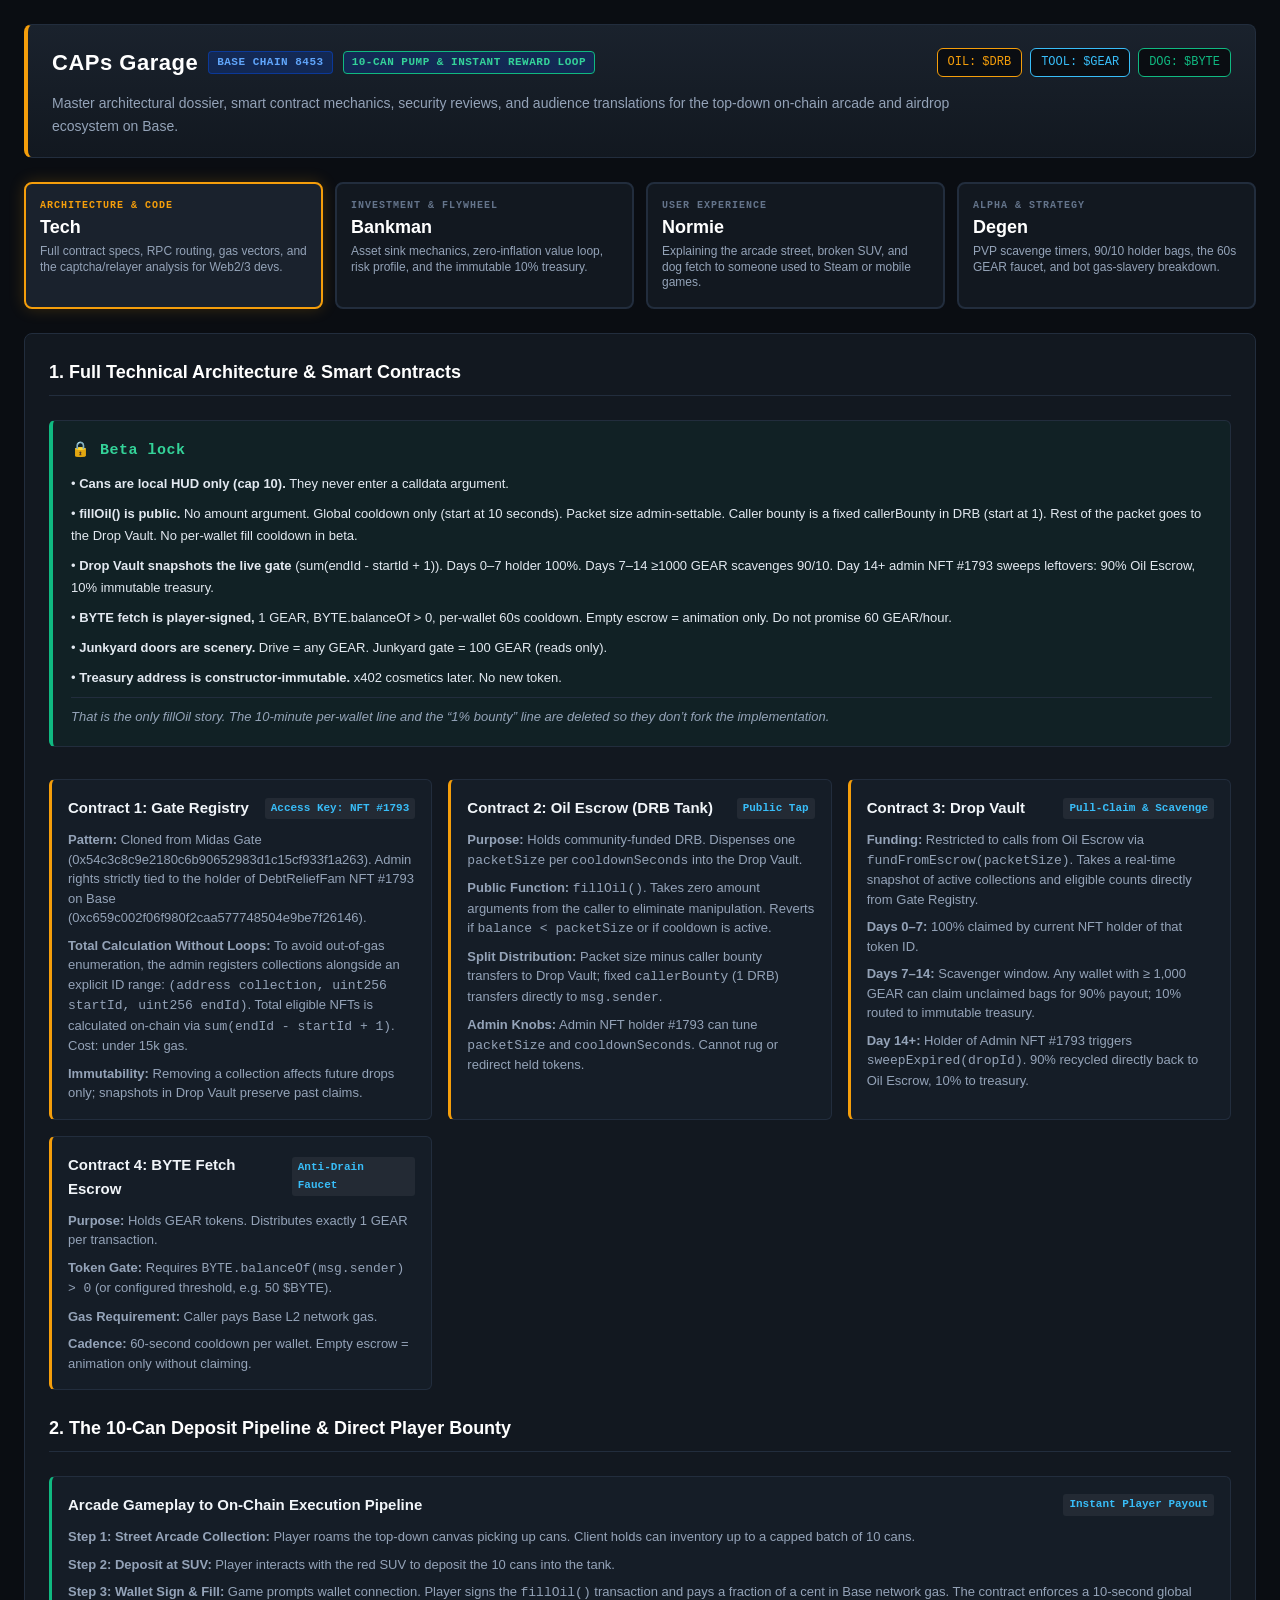
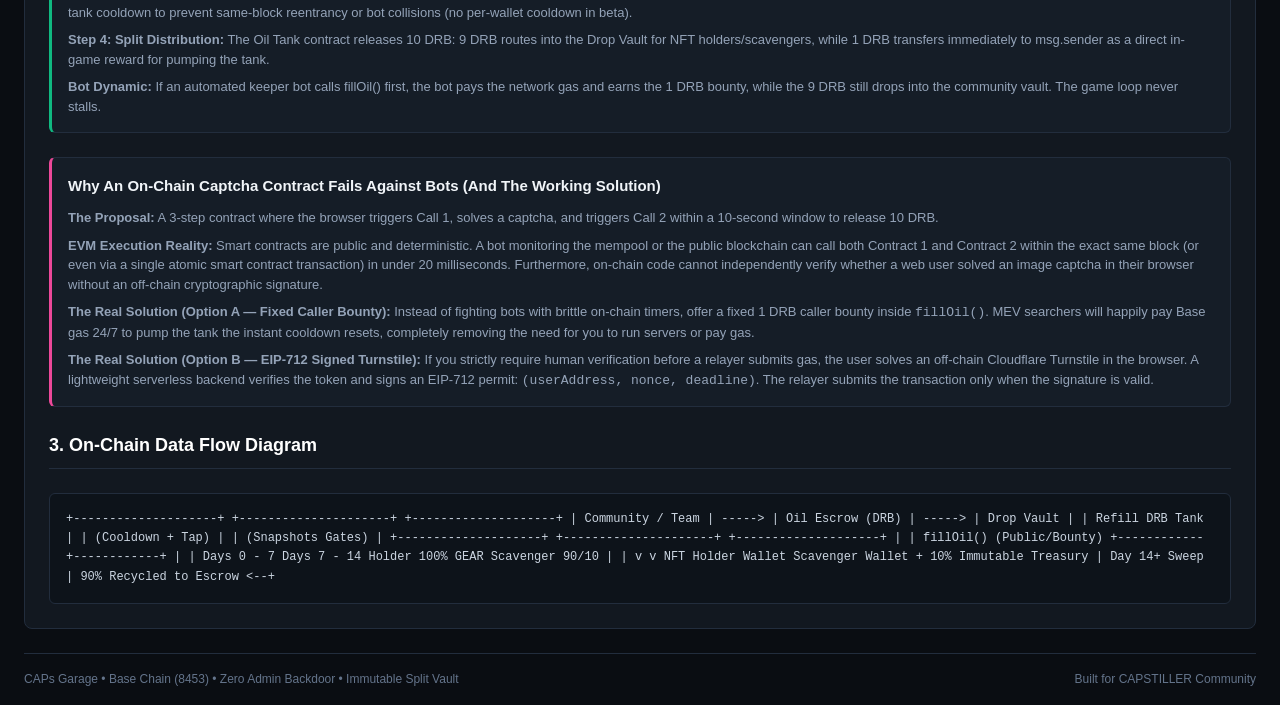
==== commit 881715c2: "Paste Beta Lock card above contracts and clean up fillOil specs" ====
--- a/index.html
+++ b/index.html
@@ -112,36 +112,6 @@
       max-width: 900px;
     }
 
-    /* Beta Lock Banner */
-    .beta-lock-banner {
-      background: rgba(16, 185, 129, 0.08);
-      border: 1px solid rgba(16, 185, 129, 0.3);
-      border-left: 4px solid #10b981;
-      border-radius: 8px;
-      padding: 14px 18px;
-      font-size: 13px;
-      display: flex;
-      flex-direction: column;
-      gap: 6px;
-    }
-
-    .beta-lock-title {
-      font-family: var(--font-mono);
-      font-size: 12px;
-      font-weight: 800;
-      color: #34d399;
-      text-transform: uppercase;
-      letter-spacing: 0.5px;
-      display: flex;
-      align-items: center;
-      gap: 6px;
-    }
-
-    .beta-lock-text {
-      color: #cbd5e1;
-      line-height: 1.5;
-    }
-
     /* Perspective Switcher (The 4 Main Buttons) */
     .button-deck {
       display: grid;
@@ -421,26 +391,18 @@
         <span class="badge-base">Base Chain 8453</span>
         <span class="badge-base" style="border-color: #10b981; color: #34d399;">10-Can Pump & Instant Reward Loop</span>
       </div>
-      <div class="token-pills">
-        <div class="pill oil"><span>OIL:</span> <span>$DRB</span></div>
-        <div class="pill gear"><span>TOOL:</span> <span>$GEAR</span></div>
-        <div class="pill byte"><span>DOG:</span> <span>$BYTE</span></div>
+      <div style="display:flex;align-items:center;gap:12px;flex-wrap:wrap;">
+        <div class="token-pills">
+          <div class="pill oil"><span>OIL:</span> <span>$DRB</span></div>
+          <div class="pill gear"><span>TOOL:</span> <span>$GEAR</span></div>
+          <div class="pill byte"><span>DOG:</span> <span>$BYTE</span></div>
+        </div>
       </div>
     </div>
     <div class="hud-subtitle">
       Master architectural dossier, smart contract mechanics, security reviews, and audience translations for the top-down on-chain arcade and airdrop ecosystem on Base.
     </div>
   </header>
-
-  <!-- Beta Architecture Lock Banner -->
-  <div class="beta-lock-banner">
-    <div class="beta-lock-title">
-      <span>🔒 Locked Beta Architecture Spec</span>
-    </div>
-    <div class="beta-lock-text">
-      <strong>Core Rules:</strong> Cans are local client state (capped at 10 to unlock manual player pump). <code>fillOil()</code> is public with global cooldown (10s) and a fixed 1 DRB caller bounty (no per-wallet cooldown fighting keepers). BYTE fetch requires holding &ge; <strong>50 $BYTE</strong> + user gas, delivering 1 GEAR every 60s, capped at <strong>60 GEAR per wallet per day</strong>. Repair is a non-destructive balance check (<code>>= 1 GEAR</code>). Junkyard garages are scenery. Treasury is an immutable cold address (confirmed before deploy). If the web interface is offline, all claims and pumps work directly on BaseScan.
-    </div>
-  </div>
 
   <!-- Perspective Switcher: 4 Main Buttons -->
   <div class="button-deck">
@@ -472,6 +434,22 @@
       <span>1. Full Technical Architecture & Smart Contracts</span>
     </div>
 
+    <!-- Beta lock -->
+    <div class="card" style="border-left: 4px solid #10b981; background: rgba(16, 185, 129, 0.05); padding: 18px; margin-bottom: 8px;">
+      <div class="card-header" style="color: #34d399; font-family: var(--font-mono); font-size: 15px; font-weight: 800; letter-spacing: 0.5px;">
+        <span>🔒 Beta lock</span>
+      </div>
+      <div class="card-body" style="color: #e2e8f0; font-size: 13px; line-height: 1.7;">
+        <p>• <strong>Cans are local HUD only (cap 10).</strong> They never enter a calldata argument.</p>
+        <p>• <strong>fillOil() is public.</strong> No amount argument. Global cooldown only (start at 10 seconds). Packet size admin-settable. Caller bounty is a fixed callerBounty in DRB (start at 1). Rest of the packet goes to the Drop Vault. No per-wallet fill cooldown in beta.</p>
+        <p>• <strong>Drop Vault snapshots the live gate</strong> (sum(endId - startId + 1)). Days 0–7 holder 100%. Days 7–14 &ge;1000 GEAR scavenges 90/10. Day 14+ admin NFT #1793 sweeps leftovers: 90% Oil Escrow, 10% immutable treasury.</p>
+        <p>• <strong>BYTE fetch is player-signed,</strong> 1 GEAR, BYTE.balanceOf &gt; 0, per-wallet 60s cooldown. Empty escrow = animation only. Do not promise 60 GEAR/hour.</p>
+        <p>• <strong>Junkyard doors are scenery.</strong> Drive = any GEAR. Junkyard gate = 100 GEAR (reads only).</p>
+        <p>• <strong>Treasury address is constructor-immutable.</strong> x402 cosmetics later. No new token.</p>
+        <p style="margin-top: 8px; color: #94a3b8; font-style: italic; border-top: 1px solid var(--border-subtle); padding-top: 8px;">That is the only fillOil story. The 10-minute per-wallet line and the “1% bounty” line are deleted so they don’t fork the implementation.</p>
+      </div>
+    </div>
+
     <div class="card-grid">
       <div class="card card-highlight">
         <div class="card-header">
@@ -488,12 +466,12 @@
       <div class="card card-highlight">
         <div class="card-header">
           <span>Contract 2: Oil Escrow (DRB Tank)</span>
-          <span class="code-tag">Public Keeper Tap</span>
-        </div>
-        <div class="card-body">
-          <p><strong>Purpose:</strong> Holds community-funded DRB. Dispenses one <code>packetSize</code> (10 DRB) per <code>cooldownSeconds</code> into the Drop Vault.</p>
-          <p><strong>Public Function:</strong> <code>fillOil()</code>. Takes zero amount arguments from caller to eliminate manipulation. Reverts if <code>balance &lt; packetSize</code> or if global cooldown is active.</p>
-          <p><strong>Split Distribution:</strong> 9 DRB transfers to Drop Vault; 1 DRB transfers directly to <code>msg.sender</code> as a fixed caller bounty. Both human street players and automated keeper bots invoke the same function.</p>
+          <span class="code-tag">Public Tap</span>
+        </div>
+        <div class="card-body">
+          <p><strong>Purpose:</strong> Holds community-funded DRB. Dispenses one <code>packetSize</code> per <code>cooldownSeconds</code> into the Drop Vault.</p>
+          <p><strong>Public Function:</strong> <code>fillOil()</code>. Takes zero amount arguments from the caller to eliminate manipulation. Reverts if <code>balance &lt; packetSize</code> or if cooldown is active.</p>
+          <p><strong>Split Distribution:</strong> Packet size minus caller bounty transfers to Drop Vault; fixed <code>callerBounty</code> (1 DRB) transfers directly to <code>msg.sender</code>.</p>
           <p><strong>Admin Knobs:</strong> Admin NFT holder #1793 can tune <code>packetSize</code> and <code>cooldownSeconds</code>. Cannot rug or redirect held tokens.</p>
         </div>
       </div>
@@ -506,7 +484,7 @@
         <div class="card-body">
           <p><strong>Funding:</strong> Restricted to calls from Oil Escrow via <code>fundFromEscrow(packetSize)</code>. Takes a real-time snapshot of active collections and eligible counts directly from Gate Registry.</p>
           <p><strong>Days 0–7:</strong> 100% claimed by current NFT holder of that token ID.</p>
-          <p><strong>Days 7–14 (Scavenger Window):</strong> Any wallet with &ge; 1,000 GEAR can claim <em>unclaimed</em> allocations left by inactive holders (90% payout to scavenger; 10% routed to immutable treasury). Active holders who claim during days 0–7 never lose anything.</p>
+          <p><strong>Days 7–14:</strong> Scavenger window. Any wallet with &ge; 1,000 GEAR can claim unclaimed bags for 90% payout; 10% routed to immutable treasury.</p>
           <p><strong>Day 14+:</strong> Holder of Admin NFT #1793 triggers <code>sweepExpired(dropId)</code>. 90% recycled directly back to Oil Escrow, 10% to treasury.</p>
         </div>
       </div>
@@ -518,28 +496,28 @@
         </div>
         <div class="card-body">
           <p><strong>Purpose:</strong> Holds GEAR tokens. Distributes exactly 1 GEAR per transaction.</p>
-          <p><strong>Token Gate:</strong> Requires <code>BYTE.balanceOf(msg.sender) >= 50 * 10**18</code> (minimum 50 $BYTE). Prevents fractional-dust multi-wallet sybil farming.</p>
+          <p><strong>Token Gate:</strong> Requires <code>BYTE.balanceOf(msg.sender) > 0</code> (or configured threshold, e.g. 50 $BYTE).</p>
           <p><strong>Gas Requirement:</strong> Caller pays Base L2 network gas.</p>
-          <p><strong>Cadence & Daily Cap:</strong> 60-second cooldown per wallet (<code>lastClaimedAt[msg.sender] + 60 <= block.timestamp</code>) plus a <strong>hard cap of 60 GEAR per wallet per 24-hour UTC window</strong>. Protects the GEAR escrow vault from bot depletion and preserves the 100 GEAR and 1,000 GEAR economic tiers.</p>
+          <p><strong>Cadence:</strong> 60-second cooldown per wallet. Empty escrow = animation only without claiming.</p>
         </div>
       </div>
     </div>
 
     <!-- 10-Can Deposit & Caller Bounty Pipeline -->
     <div class="section-title">
-      <span>2. The 10-Can Client Loop & Reconciled Public Bounty Pipeline</span>
+      <span>2. The 10-Can Deposit Pipeline & Direct Player Bounty</span>
     </div>
     <div class="card" style="border-left: 3px solid #10b981;">
       <div class="card-header">
         <span>Arcade Gameplay to On-Chain Execution Pipeline</span>
-        <span class="code-tag">Unified Keeper / Player Architecture</span>
+        <span class="code-tag">Instant Player Payout</span>
       </div>
       <div class="card-body">
-        <p><strong>Step 1: Street Arcade Collection:</strong> Player roams the top-down canvas picking up cans. Client holds can inventory up to a capped batch of 10 cans. This is purely local game state.</p>
-        <p><strong>Step 2: Deposit at SUV:</strong> Depositing 10 cans unlocks the player's manual "PUMP TANK" action in the browser.</p>
-        <p><strong>Step 3: Wallet Sign & Fill:</strong> Player signs the <code>fillOil()</code> transaction and pays a fraction of a cent in Base gas. The contract enforces a 10-second global cooldown to prevent same-block reentrancy or bot collisions.</p>
-        <p><strong>Step 4: Split Distribution:</strong> The Oil Tank releases 10 DRB: 9 DRB routes into the Drop Vault for NFT holders/scavengers, while 1 DRB transfers immediately to <code>msg.sender</code> as a fixed caller bounty.</p>
-        <p><strong>Keeper Bot Synergy:</strong> If no human player is active on the street, automated keeper bots monitor the contract and call <code>fillOil()</code> when the global cooldown resets. The keeper pays the network gas and earns the 1 DRB bounty, while the 9 DRB still drops into the community vault. The game loop never stalls.</p>
+        <p><strong>Step 1: Street Arcade Collection:</strong> Player roams the top-down canvas picking up cans. Client holds can inventory up to a capped batch of 10 cans.</p>
+        <p><strong>Step 2: Deposit at SUV:</strong> Player interacts with the red SUV to deposit the 10 cans into the tank.</p>
+        <p><strong>Step 3: Wallet Sign & Fill:</strong> Game prompts wallet connection. Player signs the <code>fillOil()</code> transaction and pays a fraction of a cent in Base network gas. The contract enforces a 10-second global tank cooldown to prevent same-block reentrancy or bot collisions (no per-wallet cooldown in beta).</p>
+        <p><strong>Step 4: Split Distribution:</strong> The Oil Tank contract releases 10 DRB: 9 DRB routes into the Drop Vault for NFT holders/scavengers, while 1 DRB transfers immediately to msg.sender as a direct in-game reward for pumping the tank.</p>
+        <p><strong>Bot Dynamic:</strong> If an automated keeper bot calls fillOil() first, the bot pays the network gas and earns the 1 DRB bounty, while the 9 DRB still drops into the community vault. The game loop never stalls.</p>
       </div>
     </div>
     <div class="card" style="border-left: 3px solid #ec4899;">
@@ -564,14 +542,13 @@
 |   Refill DRB Tank  |        |  (Cooldown + Tap)   |        |  (Snapshots Gates) |
 +--------------------+        +---------------------+        +--------------------+
                                          |                              |
-                             fillOil() (Public/1 DRB Bounty)   +------------+------------+
+                             fillOil() (Public/Bounty)     +------------+------------+
                                                            |                         |
                                                     Days 0 - 7                Days 7 - 14
                                                     Holder 100%            GEAR Scavenger 90/10
-                                                           |                   (Unclaimed Only)
-                                                           v                         |
-                                                    NFT Holder Wallet                v
-                                                                             Scavenger Wallet
+                                                           |                         |
+                                                           v                         v
+                                                    NFT Holder Wallet         Scavenger Wallet
                                                                                      +
                                                                              10% Immutable Treasury
                                                                                      |
@@ -594,8 +571,8 @@
         <div class="card-body">
           <p>Most Web3 games print inflationary reward tokens that collapse to zero value. CAPs Garage creates zero new tokens. Instead, it activates three existing market tokens on Base:</p>
           <p><strong>DRB (Fuel):</strong> Acts as the reward pool. Community members and sponsors deposit DRB to fuel airdrops to partner NFT communities.</p>
-          <p><strong>BYTE (Holding Gate):</strong> Holding &ge; 50 BYTE unlocks the ability to collect 1 GEAR every 60 seconds from BYTE the dog, creating persistent holding demand.</p>
-          <p><strong>GEAR (Utility Key & Sieve):</strong> Required to drive vehicles (balance check), unlock the 500-door Junkyard (100 GEAR), and scavenge abandoned reward pools (1,000 GEAR). Capped at 60 GEAR/wallet/day to protect value.</p>
+          <p><strong>BYTE (Acquisition Tool):</strong> Holding any quantity of BYTE gives the player a continuous drip of utility tools (GEAR).</p>
+          <p><strong>GEAR (Utility Key & Sieve):</strong> Required to drive vehicles, unlock high-tier junkyards (100 GEAR), and scavenge abandoned reward pools (1,000 GEAR).</p>
         </div>
       </div>
 
@@ -604,7 +581,7 @@
           <span>Automated Treasury Revenue (10% Mop)</span>
         </div>
         <div class="card-body">
-          <p>The contract features an immutable treasury address set at deployment (e.g. <code>0xA12506f742F4AB0980a57264871DB56A1A150793</code> — confirmed before deploy). There are no admin override keys or backdoor withdrawal functions.</p>
+          <p>The contract features an immutable treasury address set at deployment (e.g. <code>0xA12506f742F4AB0980a57264871DB56A1A150793</code>). There are no admin override keys or backdoor withdrawal functions.</p>
           <p><strong>Revenue Source:</strong> When eligible NFT holders fail to claim their rewards within 7 days, open-market scavengers claim the assets, generating an automatic 10% fee directly into the cold treasury.</p>
           <p><strong>Unclaimed Dust Sweep:</strong> After 14 days, all remaining unclaimed rewards are swept: 90% is recycled into the game's fuel tank, and 10% is remitted to the treasury.</p>
         </div>
@@ -617,7 +594,7 @@
         <div class="card-body">
           <p>Traditional games require centralized game servers, databases, AWS hosting, and monthly maintenance retainers. CAPs Garage is built entirely serverless:</p>
           <p><strong>Frontend:</strong> Static files hosted on decentralized IPFS or Arweave at virtually zero cost.</p>
-          <p><strong>Execution Layer:</strong> Base smart contracts. Gas for reward distributions is either paid by active players or captured by decentralized arbitrage bots via caller bounties.</p>
+          <p><strong>Execution Layer:</strong> Base smart contracts. Gas for reward distributions can be completely crowdsourced or captured by decentralized arbitrage bots via caller bounties.</p>
         </div>
       </div>
 
@@ -627,8 +604,8 @@
         </div>
         <div class="card-body">
           <p><strong>Top of Funnel:</strong> Anyone can roam the street arcade without a wallet, picking up virtual cans.</p>
-          <p><strong>First Conversion:</strong> Dog offers 1 free GEAR. User connects a wallet with &ge; 50 BYTE to claim.</p>
-          <p><strong>Second Conversion:</strong> User discovers driving requires holding &ge; 1 GEAR, and the 500-door Junkyard requires 100 GEAR (at least 2 days of active claiming).</p>
+          <p><strong>First Conversion:</strong> Dog offers 1 free GEAR. User connects a wallet to claim.</p>
+          <p><strong>Second Conversion:</strong> User discovers driving requires holding GEAR, and the 500-door Junkyard requires 100 GEAR.</p>
           <p><strong>Whale Conversion:</strong> Users acquire 1,000+ GEAR to operate automated scavenger operations that harvest expired airdrop pools.</p>
         </div>
       </div>
@@ -694,22 +671,22 @@
 
       <div class="card card-highlight">
         <div class="card-header">
-          <span>2. BYTE The Dog & Tools</span>
-        </div>
-        <div class="card-body">
-          <p>Every 60 seconds while you're exploring the map, a friendly dog named BYTE trots over to your character. BYTE barks and brings you a tool: <strong>1 GEAR</strong>.</p>
-          <p>To stash the tool in your digital pack, you hold at least 50 BYTE tokens and pay network gas. You can collect up to 60 tools a day from BYTE!</p>
-          <p>If you don't collect, no worries—BYTE roams back a minute later with another offer.</p>
-        </div>
-      </div>
-
-      <div class="card card-highlight">
-        <div class="card-header">
-          <span>3. Driving The Red SUV (Fast Travel)</span>
-        </div>
-        <div class="card-body">
-          <p>Walking is fun, but driving is better. Once you hold at least 1 GEAR in your inventory, you can walk up to the SUV and tap <strong>Drive</strong>.</p>
-          <p>Your character hops into the driver's seat. Your speed doubles and you can drift across the asphalt, collecting oil cans at high velocity. (Note: Driving checks your balance; it does not consume or destroy your GEAR tool).</p>
+          <span>2. BYTE The Dog & Free Tools</span>
+        </div>
+        <div class="card-body">
+          <p>Every 60 seconds while you're exploring the map, a friendly dog named BYTE trots over to your character. BYTE barks and brings you a free tool: <strong>1 GEAR</strong>.</p>
+          <p>If you don't have a digital backpack connected yet, the game simply asks: <em>"Want to keep this tool? Connect a wallet and stash it in your inventory, or it hits the dirt."</em></p>
+          <p>If you connect, BYTE hands you the item. If you ignore it, no worries—BYTE will roam back a minute later with another offer.</p>
+        </div>
+      </div>
+
+      <div class="card card-highlight">
+        <div class="card-header">
+          <span>3. Fixing The Red SUV (Fast Travel)</span>
+        </div>
+        <div class="card-body">
+          <p>Walking is fun, but driving is better. Once you collect tools, you can walk up to the broken-down SUV and tap <strong>Repair</strong>.</p>
+          <p>As long as you have a GEAR in your inventory, your character hops into the driver's seat. Your speed doubles and you can drift across the asphalt, collecting oil cans at high velocity.</p>
         </div>
       </div>
 
@@ -741,11 +718,11 @@
         </tr>
         <tr>
           <td>Forced credit card purchases ($0.99 energy packs).</td>
-          <td>Free to roam. Dog gives you tools on a 60s cooldown if you hold 50 BYTE.</td>
+          <td>Free to roam. Dog gives you free items on a minute timer.</td>
         </tr>
         <tr>
           <td>Servers get shut down after 2 years when company goes bust.</td>
-          <td>Smart contracts live permanently on Base. If the web UI ever went down, claims and actions still work directly on BaseScan.</td>
+          <td>Smart contracts live permanently on Base. Game cannot be deleted.</td>
         </tr>
         <tr>
           <td>Virtual currency cannot be traded outside the app.</td>
@@ -764,13 +741,13 @@
     <div class="card-grid">
       <div class="card card-highlight">
         <div class="card-header">
-          <span>The 50 BYTE + 60 GEAR/Day Farm</span>
-          <span class="code-tag">Daily Quota</span>
-        </div>
-        <div class="card-body">
-          <p><strong>Requirement:</strong> Hold &ge; 50 $BYTE in your wallet on Base.</p>
+          <span>The Free GEAR Farm Loop</span>
+          <span class="code-tag">Faucet Glitch</span>
+        </div>
+        <div class="card-body">
+          <p><strong>Requirement:</strong> Hold literally 0.000001 $BYTE in your wallet on Base.</p>
           <p><strong>The Play:</strong> Keep the game open in a browser tab. Every 60 seconds, BYTE walks up with 1 real $GEAR. Sign the tx, pay ~$0.0008 Base gas, and pocket 1 GEAR.</p>
-          <p>Capped at <strong>60 GEAR per wallet per day</strong>. Hit 100 GEAR (2 days) and you enter the Junkyard VIP club. Hit 1,000 GEAR (17 days) and you become a licensed bag scavenger.</p>
+          <p>60 GEAR per hour just for chilling on the street. Hit 100 GEAR and you enter the Junkyard VIP club. Hit 1,000 GEAR and you become a licensed bag scavenger.</p>
         </div>
       </div>
 
@@ -781,8 +758,8 @@
         </div>
         <div class="card-body">
           <p>When the oil tank pumps, real DRB drops into the vault split across all registered NFT collections (Letters to CAP, Midas, etc.).</p>
-          <p><strong>Days 0–7:</strong> The NFT holder has 7 days to claim their 100% allocation. Safe and untouched.</p>
-          <p><strong>Days 7–14 (The Scavenge Arena):</strong> If the holder is asleep, on vacation, or forgot to claim, ANY degen holding &ge; 1,000 GEAR can call <code>claimScavenger()</code> and snatch <strong>90% of the unclaimed rewards</strong>. 10% goes to the immutable treasury as a cleanup fee.</p>
+          <p><strong>Days 0–7:</strong> The NFT holder has 7 days to claim their 100% allocation.</p>
+          <p><strong>Days 7–14 (The Scavenge Arena):</strong> If the holder is asleep, on vacation, or forgot to check the dApp, ANY degens holding &ge; 1,000 GEAR can step in, call <code>claimScavenger()</code>, and snatch <strong>90% of their rewards</strong> right out of their hands. 10% goes to the treasury as a cleanup fee.</p>
         </div>
       </div>
 
@@ -792,8 +769,8 @@
           <span class="code-tag">1 DRB Caller Bounty</span>
         </div>
         <div class="card-body">
-          <p>Instead of relying on a centralized server to pump oil into the drop vault, we attach a fixed 1 DRB bounty to <code>fillOil()</code>.</p>
-          <p>Base arbitrage bots and keeper bots will monitor the contract 24/7. The millisecond the 10s cooldown expires, bots frontrun each other, pay the network gas out of their own pocket, and execute the drop for the community just to grab that 1 DRB reward.</p>
+          <p>Instead of relying on a centralized server to pump oil into the drop vault, we attach a fixed 1 DRB caller bounty to <code>fillOil()</code>.</p>
+          <p>Base arbitrage bots and keeper bots will monitor the contract 24/7. The millisecond the 10s global cooldown expires, bots frontrun each other, pay the network gas out of their own pocket, and execute the drop for the community just to grab that 1 DRB reward.</p>
         </div>
       </div>
 
@@ -823,13 +800,13 @@
       <tbody>
         <tr>
           <td><strong>Drive SUV</strong></td>
-          <td>&ge; 1 GEAR (balance check)</td>
+          <td>&ge; 1 GEAR</td>
           <td>2x movement speed in street & junkyard maze.</td>
         </tr>
         <tr>
           <td><strong>Dog Fetch</strong></td>
-          <td>&ge; 50 BYTE + Gas</td>
-          <td>1 GEAR every 60s (capped at 60 GEAR/day per wallet).</td>
+          <td>&gt; 0 BYTE</td>
+          <td>1 GEAR every 60 seconds.</td>
         </tr>
         <tr>
           <td><strong>Junkyard Gate</strong></td>
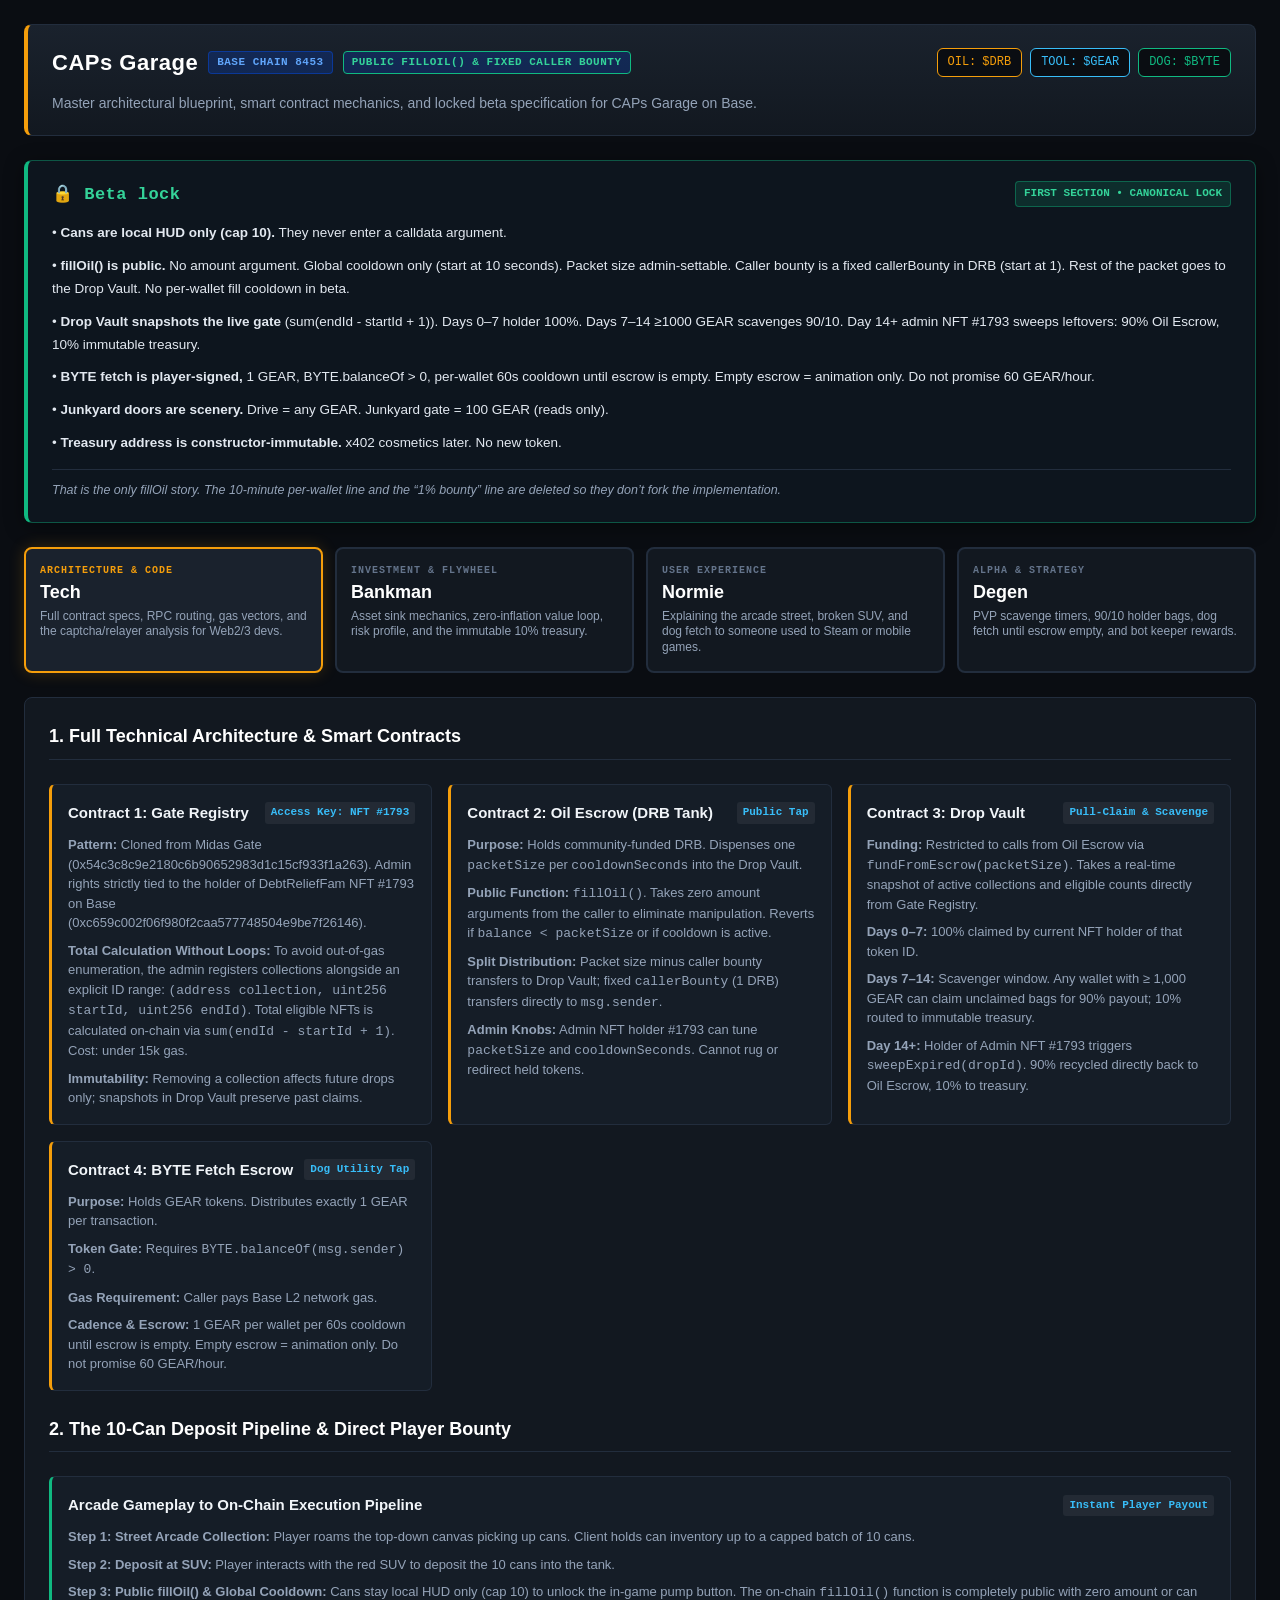
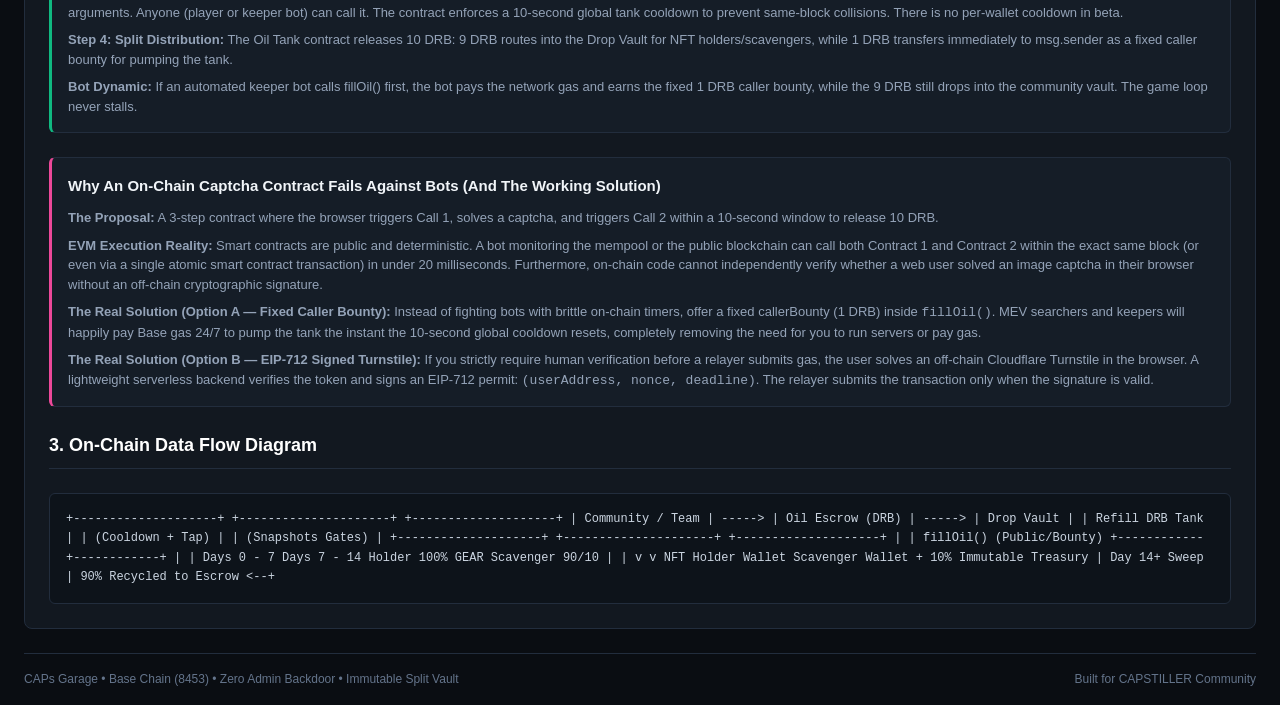
==== commit 6f0f78cf: "Deploy beta lock as top section, soften BYTE to 1 GEAR per 60s until escrow empty, rewrite Step 3 an" ====
--- a/index.html
+++ b/index.html
@@ -112,6 +112,72 @@
       max-width: 900px;
     }
 
+    /* Beta Lock Section */
+    .beta-lock-box {
+      background: #0d151e;
+      border: 1px solid rgba(16, 185, 129, 0.4);
+      border-left: 4px solid #10b981;
+      border-radius: 8px;
+      padding: 20px 24px;
+      display: flex;
+      flex-direction: column;
+      gap: 14px;
+      box-shadow: 0 4px 20px rgba(0, 0, 0, 0.4);
+    }
+
+    .beta-lock-header {
+      display: flex;
+      justify-content: space-between;
+      align-items: center;
+      flex-wrap: wrap;
+      gap: 10px;
+    }
+
+    .beta-lock-title {
+      font-size: 17px;
+      font-weight: 800;
+      color: #34d399;
+      font-family: var(--font-mono);
+      letter-spacing: 0.5px;
+      display: flex;
+      align-items: center;
+      gap: 8px;
+    }
+
+    .beta-lock-tag {
+      font-family: var(--font-mono);
+      font-size: 11px;
+      background: rgba(16, 185, 129, 0.15);
+      color: #34d399;
+      border: 1px solid rgba(16, 185, 129, 0.4);
+      padding: 3px 8px;
+      border-radius: 4px;
+      font-weight: 700;
+      text-transform: uppercase;
+    }
+
+    .beta-lock-content {
+      display: flex;
+      flex-direction: column;
+      gap: 10px;
+      color: #e2e8f0;
+      font-size: 13.5px;
+      line-height: 1.7;
+    }
+
+    .beta-lock-content p {
+      margin: 0;
+    }
+
+    .beta-lock-note {
+      border-top: 1px solid var(--border-subtle);
+      padding-top: 10px;
+      margin-top: 4px;
+      color: #94a3b8;
+      font-size: 12.5px;
+      font-style: italic;
+    }
+
     /* Perspective Switcher (The 4 Main Buttons) */
     .button-deck {
       display: grid;
@@ -389,7 +455,7 @@
       <div class="hud-title">
         <span>CAPs Garage</span>
         <span class="badge-base">Base Chain 8453</span>
-        <span class="badge-base" style="border-color: #10b981; color: #34d399;">10-Can Pump & Instant Reward Loop</span>
+        <span class="badge-base" style="border-color: #10b981; color: #34d399;">Public fillOil() & Fixed Caller Bounty</span>
       </div>
       <div style="display:flex;align-items:center;gap:12px;flex-wrap:wrap;">
         <div class="token-pills">
@@ -400,9 +466,30 @@
       </div>
     </div>
     <div class="hud-subtitle">
-      Master architectural dossier, smart contract mechanics, security reviews, and audience translations for the top-down on-chain arcade and airdrop ecosystem on Base.
+      Master architectural blueprint, smart contract mechanics, and locked beta specification for CAPs Garage on Base.
     </div>
   </header>
+
+  <!-- Section 0: Beta Lock (First Section on the Blueprint) -->
+  <section class="beta-lock-box" id="beta-lock-top">
+    <div class="beta-lock-header">
+      <div class="beta-lock-title">
+        <span>🔒 Beta lock</span>
+      </div>
+      <span class="beta-lock-tag">First Section • Canonical Lock</span>
+    </div>
+    <div class="beta-lock-content">
+      <p>• <strong>Cans are local HUD only (cap 10).</strong> They never enter a calldata argument.</p>
+      <p>• <strong>fillOil() is public.</strong> No amount argument. Global cooldown only (start at 10 seconds). Packet size admin-settable. Caller bounty is a fixed callerBounty in DRB (start at 1). Rest of the packet goes to the Drop Vault. No per-wallet fill cooldown in beta.</p>
+      <p>• <strong>Drop Vault snapshots the live gate</strong> (sum(endId - startId + 1)). Days 0–7 holder 100%. Days 7–14 &ge;1000 GEAR scavenges 90/10. Day 14+ admin NFT #1793 sweeps leftovers: 90% Oil Escrow, 10% immutable treasury.</p>
+      <p>• <strong>BYTE fetch is player-signed,</strong> 1 GEAR, BYTE.balanceOf &gt; 0, per-wallet 60s cooldown until escrow is empty. Empty escrow = animation only. Do not promise 60 GEAR/hour.</p>
+      <p>• <strong>Junkyard doors are scenery.</strong> Drive = any GEAR. Junkyard gate = 100 GEAR (reads only).</p>
+      <p>• <strong>Treasury address is constructor-immutable.</strong> x402 cosmetics later. No new token.</p>
+      <div class="beta-lock-note">
+        That is the only fillOil story. The 10-minute per-wallet line and the “1% bounty” line are deleted so they don’t fork the implementation.
+      </div>
+    </div>
+  </section>
 
   <!-- Perspective Switcher: 4 Main Buttons -->
   <div class="button-deck">
@@ -424,7 +511,7 @@
     <button class="mode-btn" id="btn-degen" onclick="switchMode('degen')">
       <span class="mode-btn-tag">Alpha & Strategy</span>
       <span class="mode-btn-title">Degen</span>
-      <span class="mode-btn-desc">PVP scavenge timers, 90/10 holder bags, the 60s GEAR faucet, and bot gas-slavery breakdown.</span>
+      <span class="mode-btn-desc">PVP scavenge timers, 90/10 holder bags, dog fetch until escrow empty, and bot keeper rewards.</span>
     </button>
   </div>
 
@@ -434,22 +521,6 @@
       <span>1. Full Technical Architecture & Smart Contracts</span>
     </div>
 
-    <!-- Beta lock -->
-    <div class="card" style="border-left: 4px solid #10b981; background: rgba(16, 185, 129, 0.05); padding: 18px; margin-bottom: 8px;">
-      <div class="card-header" style="color: #34d399; font-family: var(--font-mono); font-size: 15px; font-weight: 800; letter-spacing: 0.5px;">
-        <span>🔒 Beta lock</span>
-      </div>
-      <div class="card-body" style="color: #e2e8f0; font-size: 13px; line-height: 1.7;">
-        <p>• <strong>Cans are local HUD only (cap 10).</strong> They never enter a calldata argument.</p>
-        <p>• <strong>fillOil() is public.</strong> No amount argument. Global cooldown only (start at 10 seconds). Packet size admin-settable. Caller bounty is a fixed callerBounty in DRB (start at 1). Rest of the packet goes to the Drop Vault. No per-wallet fill cooldown in beta.</p>
-        <p>• <strong>Drop Vault snapshots the live gate</strong> (sum(endId - startId + 1)). Days 0–7 holder 100%. Days 7–14 &ge;1000 GEAR scavenges 90/10. Day 14+ admin NFT #1793 sweeps leftovers: 90% Oil Escrow, 10% immutable treasury.</p>
-        <p>• <strong>BYTE fetch is player-signed,</strong> 1 GEAR, BYTE.balanceOf &gt; 0, per-wallet 60s cooldown. Empty escrow = animation only. Do not promise 60 GEAR/hour.</p>
-        <p>• <strong>Junkyard doors are scenery.</strong> Drive = any GEAR. Junkyard gate = 100 GEAR (reads only).</p>
-        <p>• <strong>Treasury address is constructor-immutable.</strong> x402 cosmetics later. No new token.</p>
-        <p style="margin-top: 8px; color: #94a3b8; font-style: italic; border-top: 1px solid var(--border-subtle); padding-top: 8px;">That is the only fillOil story. The 10-minute per-wallet line and the “1% bounty” line are deleted so they don’t fork the implementation.</p>
-      </div>
-    </div>
-
     <div class="card-grid">
       <div class="card card-highlight">
         <div class="card-header">
@@ -492,13 +563,13 @@
       <div class="card card-highlight">
         <div class="card-header">
           <span>Contract 4: BYTE Fetch Escrow</span>
-          <span class="code-tag">Anti-Drain Faucet</span>
+          <span class="code-tag">Dog Utility Tap</span>
         </div>
         <div class="card-body">
           <p><strong>Purpose:</strong> Holds GEAR tokens. Distributes exactly 1 GEAR per transaction.</p>
-          <p><strong>Token Gate:</strong> Requires <code>BYTE.balanceOf(msg.sender) > 0</code> (or configured threshold, e.g. 50 $BYTE).</p>
+          <p><strong>Token Gate:</strong> Requires <code>BYTE.balanceOf(msg.sender) > 0</code>.</p>
           <p><strong>Gas Requirement:</strong> Caller pays Base L2 network gas.</p>
-          <p><strong>Cadence:</strong> 60-second cooldown per wallet. Empty escrow = animation only without claiming.</p>
+          <p><strong>Cadence & Escrow:</strong> 1 GEAR per wallet per 60s cooldown until escrow is empty. Empty escrow = animation only. Do not promise 60 GEAR/hour.</p>
         </div>
       </div>
     </div>
@@ -515,9 +586,9 @@
       <div class="card-body">
         <p><strong>Step 1: Street Arcade Collection:</strong> Player roams the top-down canvas picking up cans. Client holds can inventory up to a capped batch of 10 cans.</p>
         <p><strong>Step 2: Deposit at SUV:</strong> Player interacts with the red SUV to deposit the 10 cans into the tank.</p>
-        <p><strong>Step 3: Wallet Sign & Fill:</strong> Game prompts wallet connection. Player signs the <code>fillOil()</code> transaction and pays a fraction of a cent in Base network gas. The contract enforces a 10-second global tank cooldown to prevent same-block reentrancy or bot collisions (no per-wallet cooldown in beta).</p>
-        <p><strong>Step 4: Split Distribution:</strong> The Oil Tank contract releases 10 DRB: 9 DRB routes into the Drop Vault for NFT holders/scavengers, while 1 DRB transfers immediately to msg.sender as a direct in-game reward for pumping the tank.</p>
-        <p><strong>Bot Dynamic:</strong> If an automated keeper bot calls fillOil() first, the bot pays the network gas and earns the 1 DRB bounty, while the 9 DRB still drops into the community vault. The game loop never stalls.</p>
+        <p><strong>Step 3: Public fillOil() & Global Cooldown:</strong> Cans stay local HUD only (cap 10) to unlock the in-game pump button. The on-chain <code>fillOil()</code> function is completely public with zero amount or can arguments. Anyone (player or keeper bot) can call it. The contract enforces a 10-second global tank cooldown to prevent same-block collisions. There is no per-wallet cooldown in beta.</p>
+        <p><strong>Step 4: Split Distribution:</strong> The Oil Tank contract releases 10 DRB: 9 DRB routes into the Drop Vault for NFT holders/scavengers, while 1 DRB transfers immediately to msg.sender as a fixed caller bounty for pumping the tank.</p>
+        <p><strong>Bot Dynamic:</strong> If an automated keeper bot calls fillOil() first, the bot pays the network gas and earns the fixed 1 DRB caller bounty, while the 9 DRB still drops into the community vault. The game loop never stalls.</p>
       </div>
     </div>
     <div class="card" style="border-left: 3px solid #ec4899;">
@@ -527,7 +598,7 @@
       <div class="card-body">
         <p><strong>The Proposal:</strong> A 3-step contract where the browser triggers Call 1, solves a captcha, and triggers Call 2 within a 10-second window to release 10 DRB.</p>
         <p><strong>EVM Execution Reality:</strong> Smart contracts are public and deterministic. A bot monitoring the mempool or the public blockchain can call both Contract 1 and Contract 2 within the exact same block (or even via a single atomic smart contract transaction) in under 20 milliseconds. Furthermore, on-chain code cannot independently verify whether a web user solved an image captcha in their browser without an off-chain cryptographic signature.</p>
-        <p><strong>The Real Solution (Option A — Fixed Caller Bounty):</strong> Instead of fighting bots with brittle on-chain timers, offer a fixed 1 DRB caller bounty inside <code>fillOil()</code>. MEV searchers will happily pay Base gas 24/7 to pump the tank the instant cooldown resets, completely removing the need for you to run servers or pay gas.</p>
+        <p><strong>The Real Solution (Option A — Fixed Caller Bounty):</strong> Instead of fighting bots with brittle on-chain timers, offer a fixed callerBounty (1 DRB) inside <code>fillOil()</code>. MEV searchers and keepers will happily pay Base gas 24/7 to pump the tank the instant the 10-second global cooldown resets, completely removing the need for you to run servers or pay gas.</p>
         <p><strong>The Real Solution (Option B — EIP-712 Signed Turnstile):</strong> If you strictly require human verification before a relayer submits gas, the user solves an off-chain Cloudflare Turnstile in the browser. A lightweight serverless backend verifies the token and signs an EIP-712 permit: <code>(userAddress, nonce, deadline)</code>. The relayer submits the transaction only when the signature is valid.</p>
       </div>
     </div>
@@ -674,9 +745,9 @@
           <span>2. BYTE The Dog & Free Tools</span>
         </div>
         <div class="card-body">
-          <p>Every 60 seconds while you're exploring the map, a friendly dog named BYTE trots over to your character. BYTE barks and brings you a free tool: <strong>1 GEAR</strong>.</p>
+          <p>While exploring the map, a friendly dog named BYTE trots over to your character. BYTE barks and brings you a tool: <strong>1 GEAR</strong> (1 GEAR per wallet per 60s until escrow is empty).</p>
           <p>If you don't have a digital backpack connected yet, the game simply asks: <em>"Want to keep this tool? Connect a wallet and stash it in your inventory, or it hits the dirt."</em></p>
-          <p>If you connect, BYTE hands you the item. If you ignore it, no worries—BYTE will roam back a minute later with another offer.</p>
+          <p>If you connect, BYTE hands you the item. When the tool escrow is empty, BYTE still plays the fetch animation.</p>
         </div>
       </div>
 
@@ -741,13 +812,13 @@
     <div class="card-grid">
       <div class="card card-highlight">
         <div class="card-header">
-          <span>The Free GEAR Farm Loop</span>
-          <span class="code-tag">Faucet Glitch</span>
-        </div>
-        <div class="card-body">
-          <p><strong>Requirement:</strong> Hold literally 0.000001 $BYTE in your wallet on Base.</p>
-          <p><strong>The Play:</strong> Keep the game open in a browser tab. Every 60 seconds, BYTE walks up with 1 real $GEAR. Sign the tx, pay ~$0.0008 Base gas, and pocket 1 GEAR.</p>
-          <p>60 GEAR per hour just for chilling on the street. Hit 100 GEAR and you enter the Junkyard VIP club. Hit 1,000 GEAR and you become a licensed bag scavenger.</p>
+          <span>BYTE Fetch Escrow</span>
+          <span class="code-tag">Dog Utility</span>
+        </div>
+        <div class="card-body">
+          <p><strong>Requirement:</strong> Hold $BYTE in your wallet on Base (<code>BYTE.balanceOf > 0</code>).</p>
+          <p><strong>The Play:</strong> BYTE the dog trots over with 1 $GEAR. Player signs the transaction and pays Base network gas.</p>
+          <p>BYTE fetch is player-signed: <strong>1 GEAR per wallet per 60s until escrow is empty</strong>. Empty escrow = animation only. Do not promise 60 GEAR/hour.</p>
         </div>
       </div>
 
@@ -765,7 +836,7 @@
 
       <div class="card card-highlight">
         <div class="card-header">
-          <span>Making MEV Bots Our Gas Slaves</span>
+          <span>Keeper & Bot Integration</span>
           <span class="code-tag">1 DRB Caller Bounty</span>
         </div>
         <div class="card-body">
@@ -806,7 +877,7 @@
         <tr>
           <td><strong>Dog Fetch</strong></td>
           <td>&gt; 0 BYTE</td>
-          <td>1 GEAR every 60 seconds.</td>
+          <td>1 GEAR per wallet per 60s until escrow is empty.</td>
         </tr>
         <tr>
           <td><strong>Junkyard Gate</strong></td>
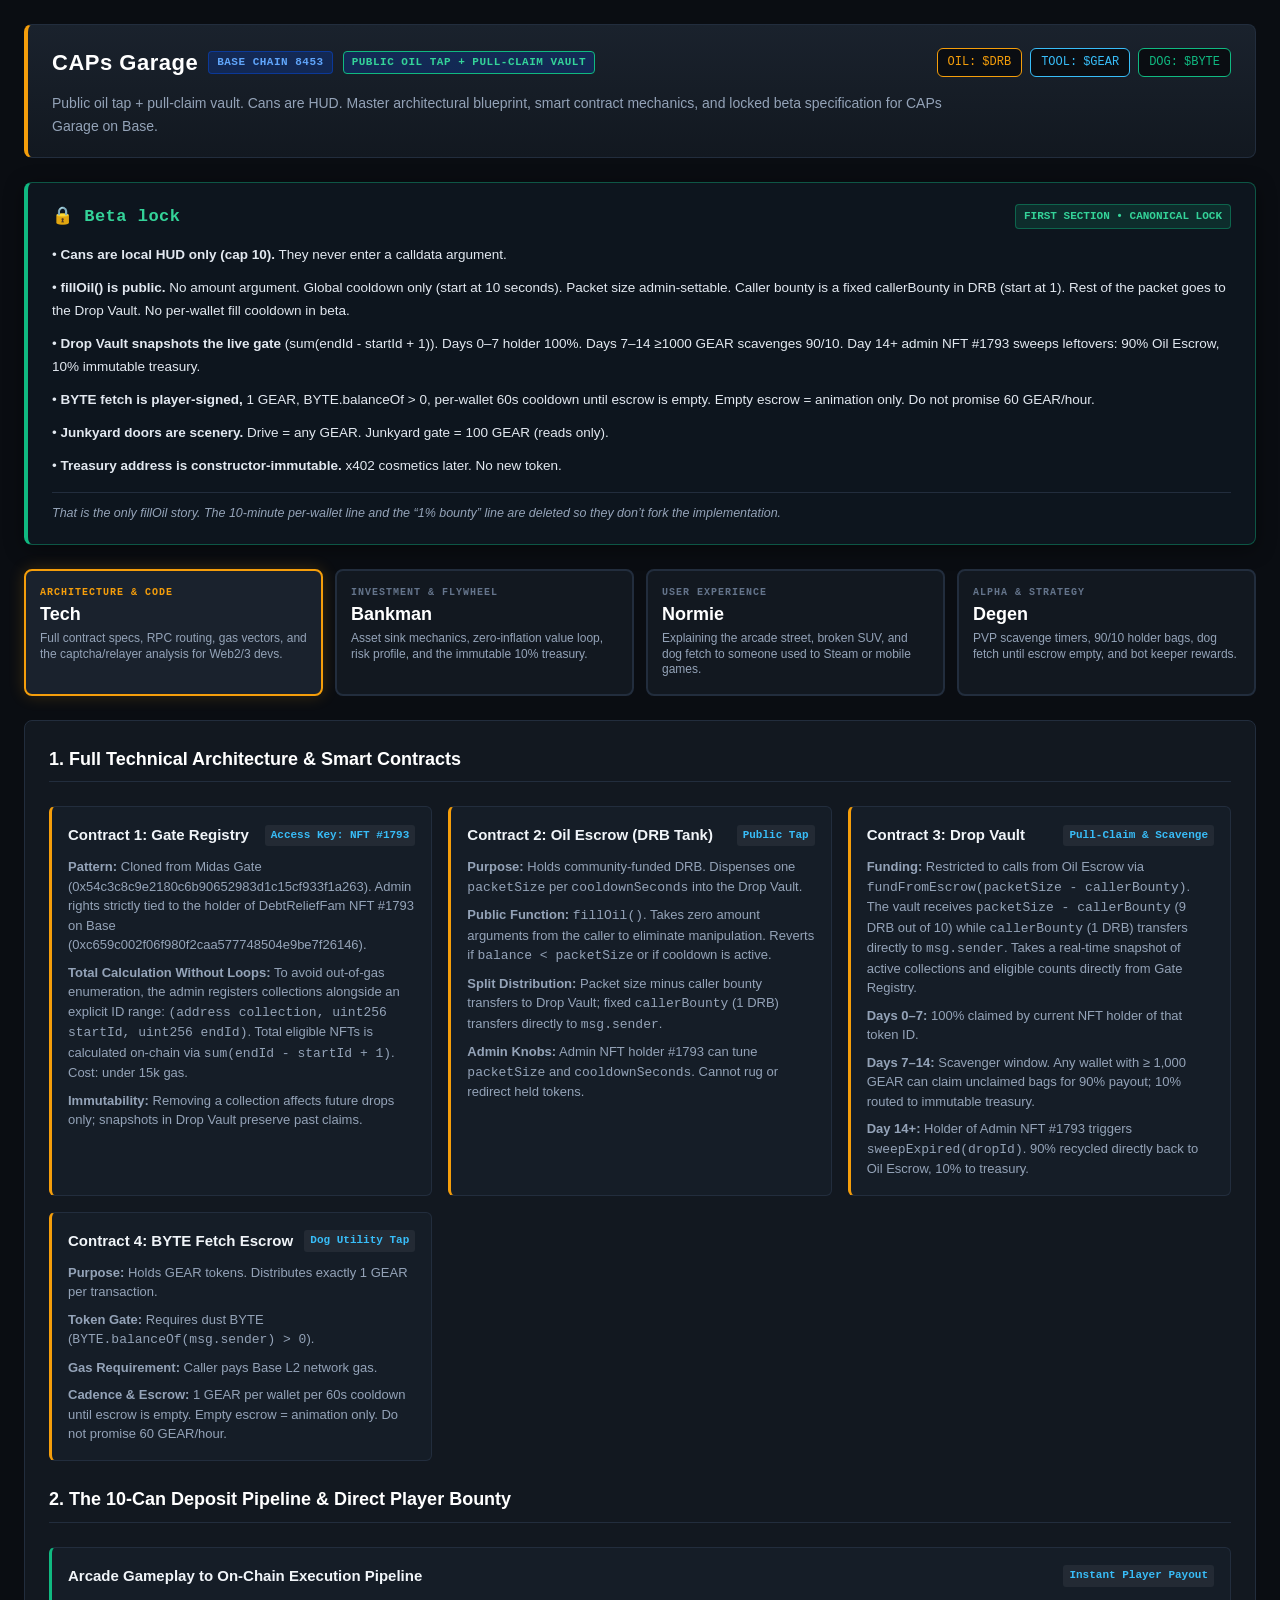
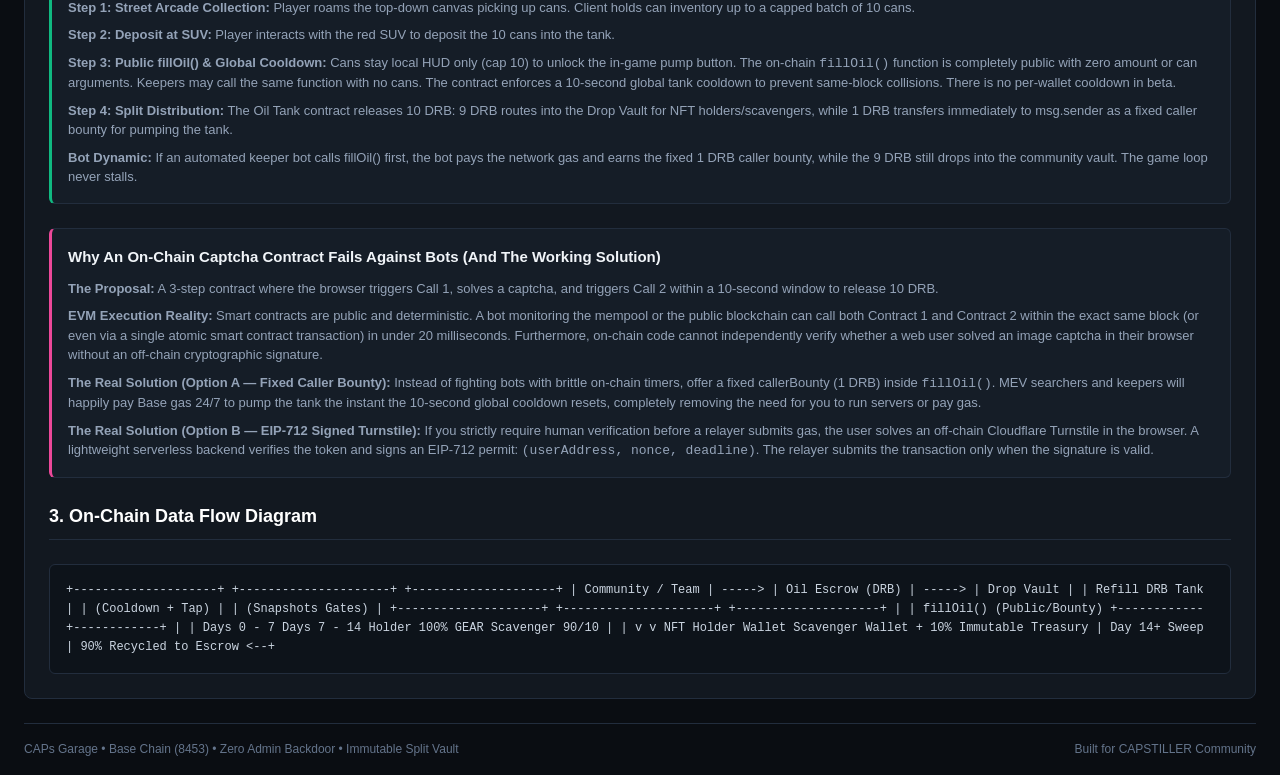
==== commit 9006804a: "Sync copy fixes: public oil tap + pull-claim vault subtitle, keeper clause in step 3, fundFromEscrow" ====
--- a/index.html
+++ b/index.html
@@ -455,7 +455,7 @@
       <div class="hud-title">
         <span>CAPs Garage</span>
         <span class="badge-base">Base Chain 8453</span>
-        <span class="badge-base" style="border-color: #10b981; color: #34d399;">Public fillOil() & Fixed Caller Bounty</span>
+        <span class="badge-base" style="border-color: #10b981; color: #34d399;">Public oil tap + pull-claim vault</span>
       </div>
       <div style="display:flex;align-items:center;gap:12px;flex-wrap:wrap;">
         <div class="token-pills">
@@ -466,7 +466,7 @@
       </div>
     </div>
     <div class="hud-subtitle">
-      Master architectural blueprint, smart contract mechanics, and locked beta specification for CAPs Garage on Base.
+      Public oil tap + pull-claim vault. Cans are HUD. Master architectural blueprint, smart contract mechanics, and locked beta specification for CAPs Garage on Base.
     </div>
   </header>
 
@@ -553,7 +553,7 @@
           <span class="code-tag">Pull-Claim & Scavenge</span>
         </div>
         <div class="card-body">
-          <p><strong>Funding:</strong> Restricted to calls from Oil Escrow via <code>fundFromEscrow(packetSize)</code>. Takes a real-time snapshot of active collections and eligible counts directly from Gate Registry.</p>
+          <p><strong>Funding:</strong> Restricted to calls from Oil Escrow via <code>fundFromEscrow(packetSize - callerBounty)</code>. The vault receives <code>packetSize - callerBounty</code> (9 DRB out of 10) while <code>callerBounty</code> (1 DRB) transfers directly to <code>msg.sender</code>. Takes a real-time snapshot of active collections and eligible counts directly from Gate Registry.</p>
           <p><strong>Days 0–7:</strong> 100% claimed by current NFT holder of that token ID.</p>
           <p><strong>Days 7–14:</strong> Scavenger window. Any wallet with &ge; 1,000 GEAR can claim unclaimed bags for 90% payout; 10% routed to immutable treasury.</p>
           <p><strong>Day 14+:</strong> Holder of Admin NFT #1793 triggers <code>sweepExpired(dropId)</code>. 90% recycled directly back to Oil Escrow, 10% to treasury.</p>
@@ -567,7 +567,7 @@
         </div>
         <div class="card-body">
           <p><strong>Purpose:</strong> Holds GEAR tokens. Distributes exactly 1 GEAR per transaction.</p>
-          <p><strong>Token Gate:</strong> Requires <code>BYTE.balanceOf(msg.sender) > 0</code>.</p>
+          <p><strong>Token Gate:</strong> Requires dust BYTE (<code>BYTE.balanceOf(msg.sender) &gt; 0</code>).</p>
           <p><strong>Gas Requirement:</strong> Caller pays Base L2 network gas.</p>
           <p><strong>Cadence & Escrow:</strong> 1 GEAR per wallet per 60s cooldown until escrow is empty. Empty escrow = animation only. Do not promise 60 GEAR/hour.</p>
         </div>
@@ -586,7 +586,7 @@
       <div class="card-body">
         <p><strong>Step 1: Street Arcade Collection:</strong> Player roams the top-down canvas picking up cans. Client holds can inventory up to a capped batch of 10 cans.</p>
         <p><strong>Step 2: Deposit at SUV:</strong> Player interacts with the red SUV to deposit the 10 cans into the tank.</p>
-        <p><strong>Step 3: Public fillOil() & Global Cooldown:</strong> Cans stay local HUD only (cap 10) to unlock the in-game pump button. The on-chain <code>fillOil()</code> function is completely public with zero amount or can arguments. Anyone (player or keeper bot) can call it. The contract enforces a 10-second global tank cooldown to prevent same-block collisions. There is no per-wallet cooldown in beta.</p>
+        <p><strong>Step 3: Public fillOil() & Global Cooldown:</strong> Cans stay local HUD only (cap 10) to unlock the in-game pump button. The on-chain <code>fillOil()</code> function is completely public with zero amount or can arguments. Keepers may call the same function with no cans. The contract enforces a 10-second global tank cooldown to prevent same-block collisions. There is no per-wallet cooldown in beta.</p>
         <p><strong>Step 4: Split Distribution:</strong> The Oil Tank contract releases 10 DRB: 9 DRB routes into the Drop Vault for NFT holders/scavengers, while 1 DRB transfers immediately to msg.sender as a fixed caller bounty for pumping the tank.</p>
         <p><strong>Bot Dynamic:</strong> If an automated keeper bot calls fillOil() first, the bot pays the network gas and earns the fixed 1 DRB caller bounty, while the 9 DRB still drops into the community vault. The game loop never stalls.</p>
       </div>
@@ -642,7 +642,7 @@
         <div class="card-body">
           <p>Most Web3 games print inflationary reward tokens that collapse to zero value. CAPs Garage creates zero new tokens. Instead, it activates three existing market tokens on Base:</p>
           <p><strong>DRB (Fuel):</strong> Acts as the reward pool. Community members and sponsors deposit DRB to fuel airdrops to partner NFT communities.</p>
-          <p><strong>BYTE (Acquisition Tool):</strong> Holding any quantity of BYTE gives the player a continuous drip of utility tools (GEAR).</p>
+          <p><strong>BYTE (Acquisition Tool):</strong> Holding dust BYTE gives the player a continuous drip of utility tools (GEAR).</p>
           <p><strong>GEAR (Utility Key & Sieve):</strong> Required to drive vehicles, unlock high-tier junkyards (100 GEAR), and scavenge abandoned reward pools (1,000 GEAR).</p>
         </div>
       </div>
@@ -816,9 +816,9 @@
           <span class="code-tag">Dog Utility</span>
         </div>
         <div class="card-body">
-          <p><strong>Requirement:</strong> Hold $BYTE in your wallet on Base (<code>BYTE.balanceOf > 0</code>).</p>
+          <p><strong>Requirement:</strong> Hold dust $BYTE in your wallet on Base (<code>BYTE.balanceOf &gt; 0</code>).</p>
           <p><strong>The Play:</strong> BYTE the dog trots over with 1 $GEAR. Player signs the transaction and pays Base network gas.</p>
-          <p>BYTE fetch is player-signed: <strong>1 GEAR per wallet per 60s until escrow is empty</strong>. Empty escrow = animation only. Do not promise 60 GEAR/hour.</p>
+          <p>BYTE fetch is player-signed: <strong>1 GEAR per wallet per 60s until the escrow is empty</strong>. Empty escrow = animation only. Do not promise 60 GEAR/hour.</p>
         </div>
       </div>
 
@@ -852,7 +852,7 @@
         </div>
         <div class="card-body">
           <p>Whatever unclaimed dust survives past Day 14 gets swept by the Admin NFT (#1793). 90% is injected directly back into the Oil Escrow tank to fund the next wave of drops.</p>
-          <p>The tokens never leave the ecosystem. Unclaimed tokens feed new drops, which feed scavengers, which burn and lock GEAR.</p>
+          <p>The tokens never leave the ecosystem. Unclaimed tokens feed new drops, which feed scavengers holding GEAR.</p>
         </div>
       </div>
     </div>
@@ -877,7 +877,7 @@
         <tr>
           <td><strong>Dog Fetch</strong></td>
           <td>&gt; 0 BYTE</td>
-          <td>1 GEAR per wallet per 60s until escrow is empty.</td>
+          <td>1 GEAR per wallet per 60s until the escrow is empty.</td>
         </tr>
         <tr>
           <td><strong>Junkyard Gate</strong></td>
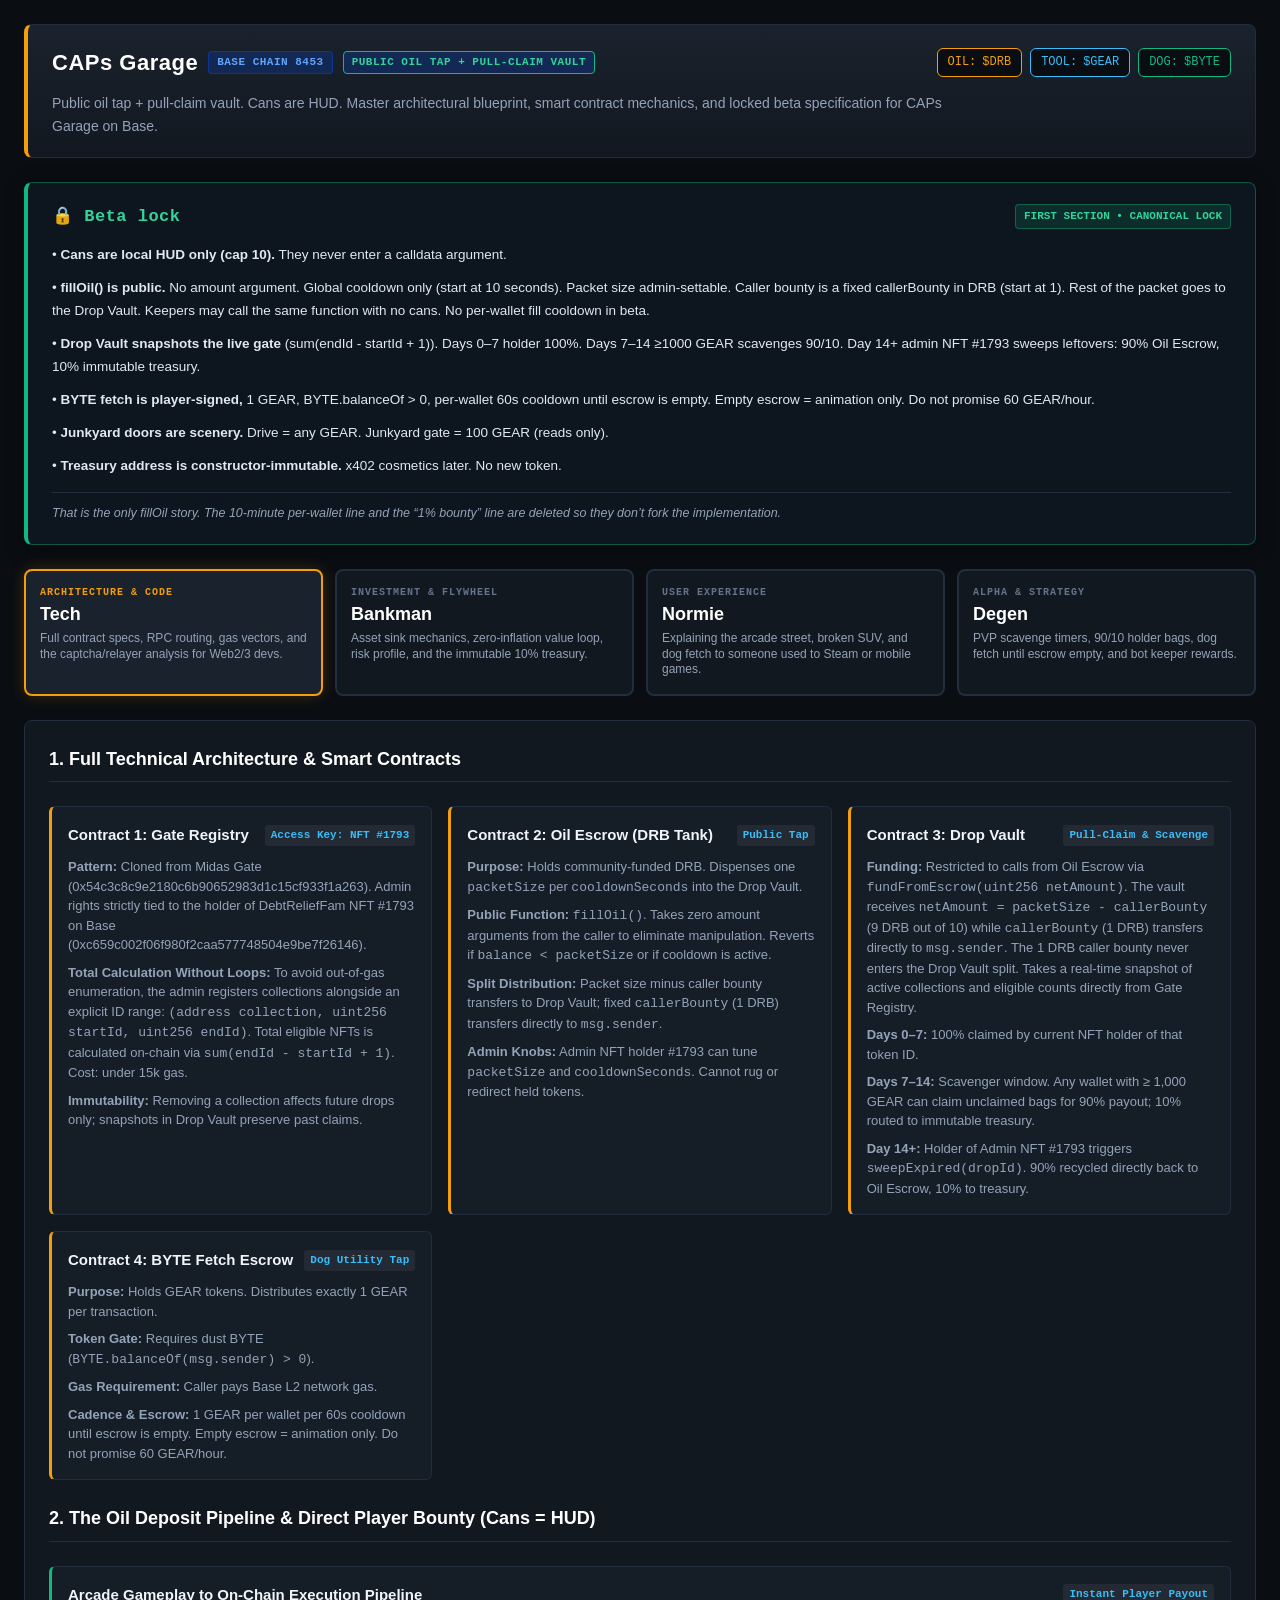
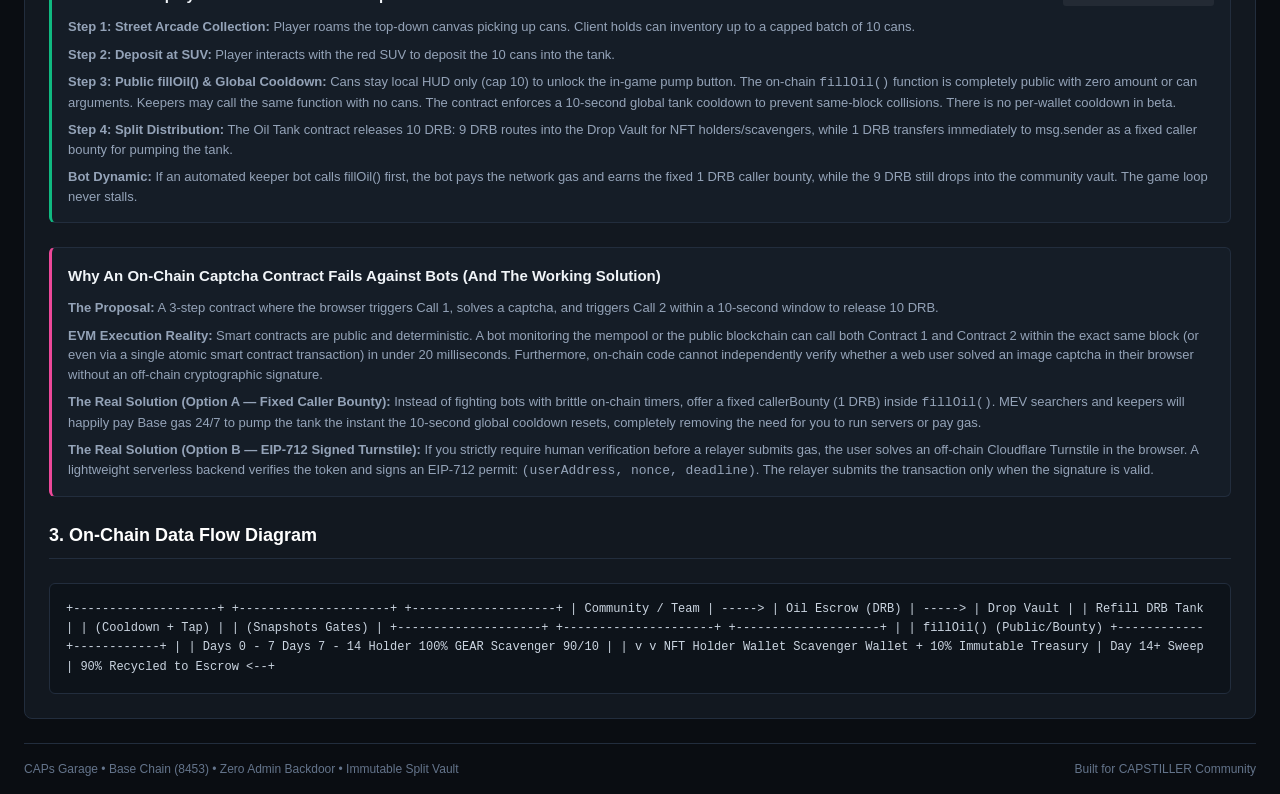
==== commit 20fc20a0: "Polish copy: Section 2 title (Cans = HUD), BYTE on-demand claim in Bankman, fundFromEscrow(netAmount" ====
--- a/index.html
+++ b/index.html
@@ -480,7 +480,7 @@
     </div>
     <div class="beta-lock-content">
       <p>• <strong>Cans are local HUD only (cap 10).</strong> They never enter a calldata argument.</p>
-      <p>• <strong>fillOil() is public.</strong> No amount argument. Global cooldown only (start at 10 seconds). Packet size admin-settable. Caller bounty is a fixed callerBounty in DRB (start at 1). Rest of the packet goes to the Drop Vault. No per-wallet fill cooldown in beta.</p>
+      <p>• <strong>fillOil() is public.</strong> No amount argument. Global cooldown only (start at 10 seconds). Packet size admin-settable. Caller bounty is a fixed callerBounty in DRB (start at 1). Rest of the packet goes to the Drop Vault. Keepers may call the same function with no cans. No per-wallet fill cooldown in beta.</p>
       <p>• <strong>Drop Vault snapshots the live gate</strong> (sum(endId - startId + 1)). Days 0–7 holder 100%. Days 7–14 &ge;1000 GEAR scavenges 90/10. Day 14+ admin NFT #1793 sweeps leftovers: 90% Oil Escrow, 10% immutable treasury.</p>
       <p>• <strong>BYTE fetch is player-signed,</strong> 1 GEAR, BYTE.balanceOf &gt; 0, per-wallet 60s cooldown until escrow is empty. Empty escrow = animation only. Do not promise 60 GEAR/hour.</p>
       <p>• <strong>Junkyard doors are scenery.</strong> Drive = any GEAR. Junkyard gate = 100 GEAR (reads only).</p>
@@ -553,7 +553,7 @@
           <span class="code-tag">Pull-Claim & Scavenge</span>
         </div>
         <div class="card-body">
-          <p><strong>Funding:</strong> Restricted to calls from Oil Escrow via <code>fundFromEscrow(packetSize - callerBounty)</code>. The vault receives <code>packetSize - callerBounty</code> (9 DRB out of 10) while <code>callerBounty</code> (1 DRB) transfers directly to <code>msg.sender</code>. Takes a real-time snapshot of active collections and eligible counts directly from Gate Registry.</p>
+          <p><strong>Funding:</strong> Restricted to calls from Oil Escrow via <code>fundFromEscrow(uint256 netAmount)</code>. The vault receives <code>netAmount = packetSize - callerBounty</code> (9 DRB out of 10) while <code>callerBounty</code> (1 DRB) transfers directly to <code>msg.sender</code>. The 1 DRB caller bounty never enters the Drop Vault split. Takes a real-time snapshot of active collections and eligible counts directly from Gate Registry.</p>
           <p><strong>Days 0–7:</strong> 100% claimed by current NFT holder of that token ID.</p>
           <p><strong>Days 7–14:</strong> Scavenger window. Any wallet with &ge; 1,000 GEAR can claim unclaimed bags for 90% payout; 10% routed to immutable treasury.</p>
           <p><strong>Day 14+:</strong> Holder of Admin NFT #1793 triggers <code>sweepExpired(dropId)</code>. 90% recycled directly back to Oil Escrow, 10% to treasury.</p>
@@ -574,9 +574,9 @@
       </div>
     </div>
 
-    <!-- 10-Can Deposit & Caller Bounty Pipeline -->
+    <!-- Oil Deposit & Caller Bounty Pipeline -->
     <div class="section-title">
-      <span>2. The 10-Can Deposit Pipeline & Direct Player Bounty</span>
+      <span>2. The Oil Deposit Pipeline & Direct Player Bounty (Cans = HUD)</span>
     </div>
     <div class="card" style="border-left: 3px solid #10b981;">
       <div class="card-header">
@@ -642,7 +642,7 @@
         <div class="card-body">
           <p>Most Web3 games print inflationary reward tokens that collapse to zero value. CAPs Garage creates zero new tokens. Instead, it activates three existing market tokens on Base:</p>
           <p><strong>DRB (Fuel):</strong> Acts as the reward pool. Community members and sponsors deposit DRB to fuel airdrops to partner NFT communities.</p>
-          <p><strong>BYTE (Acquisition Tool):</strong> Holding dust BYTE gives the player a continuous drip of utility tools (GEAR).</p>
+          <p><strong>BYTE (Acquisition Tool):</strong> Holding dust BYTE lets the player claim 1 GEAR per 60s from BYTE until the escrow is empty.</p>
           <p><strong>GEAR (Utility Key & Sieve):</strong> Required to drive vehicles, unlock high-tier junkyards (100 GEAR), and scavenge abandoned reward pools (1,000 GEAR).</p>
         </div>
       </div>
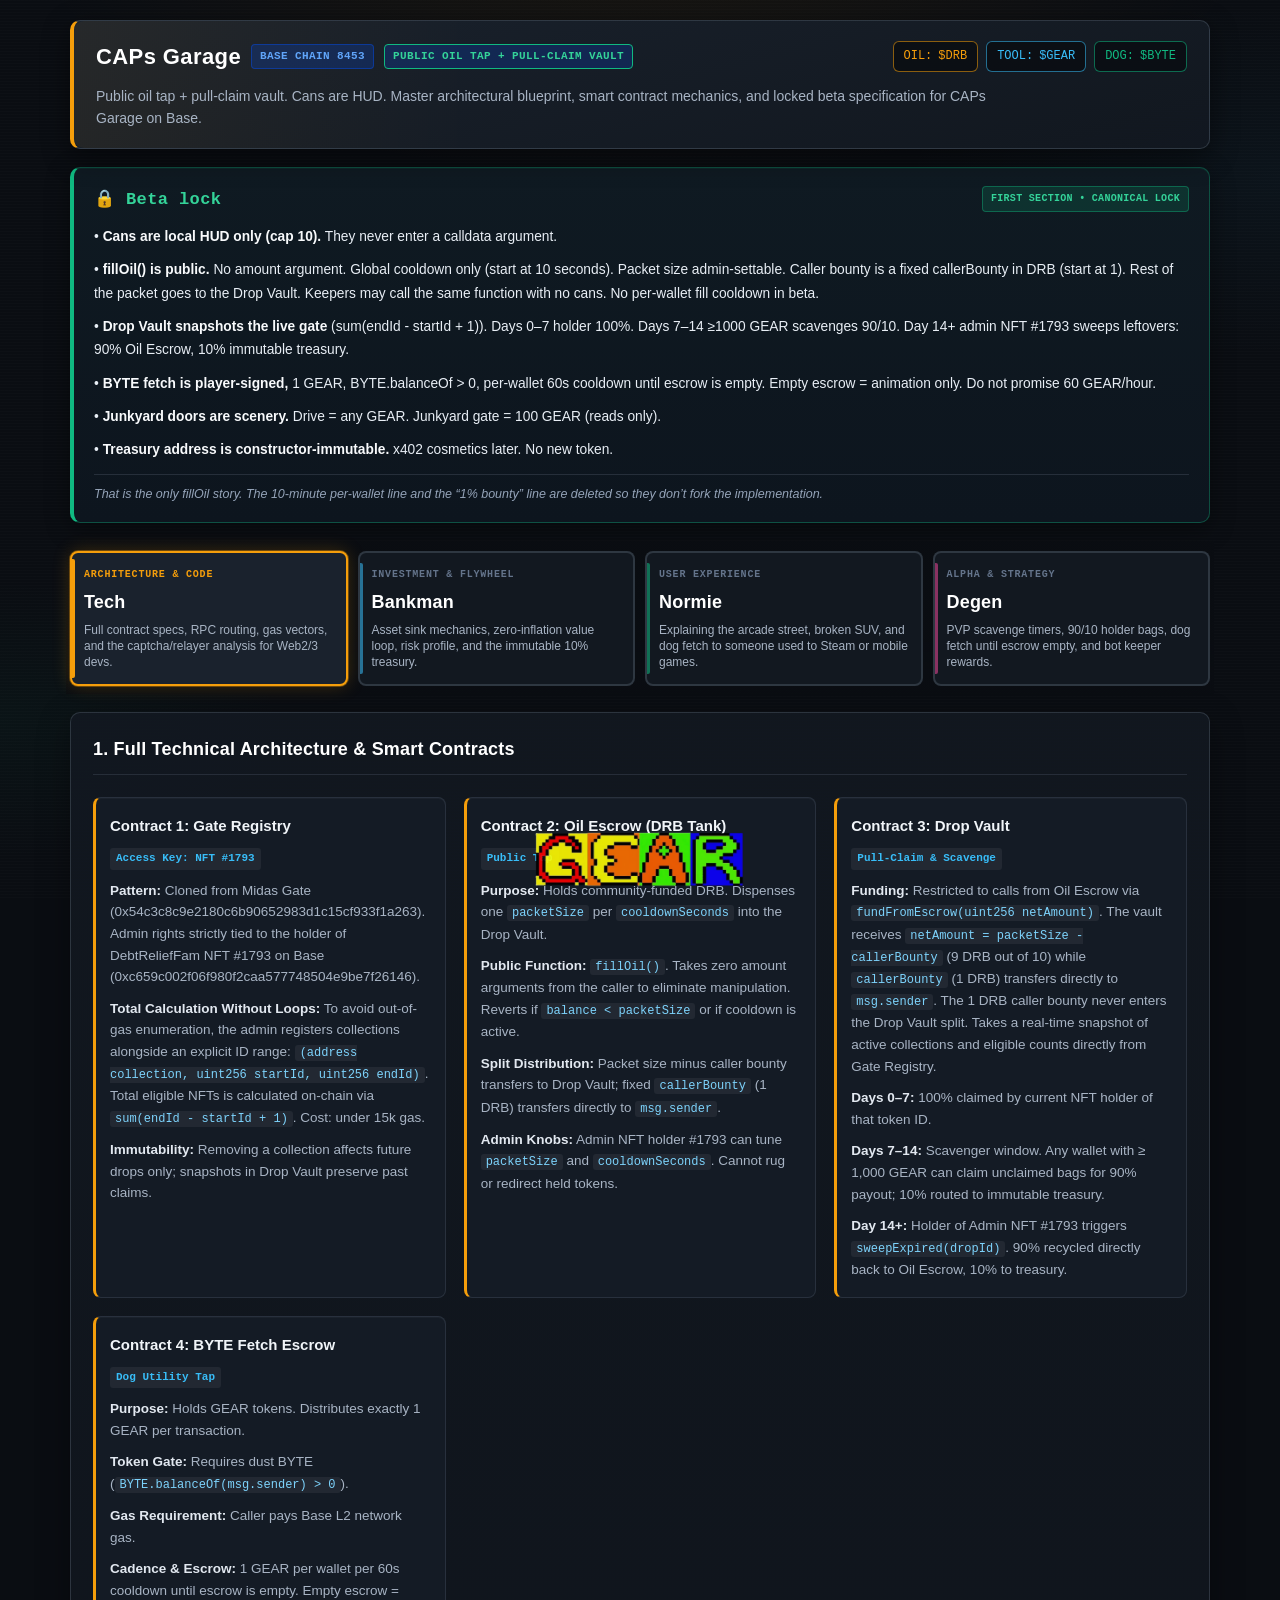
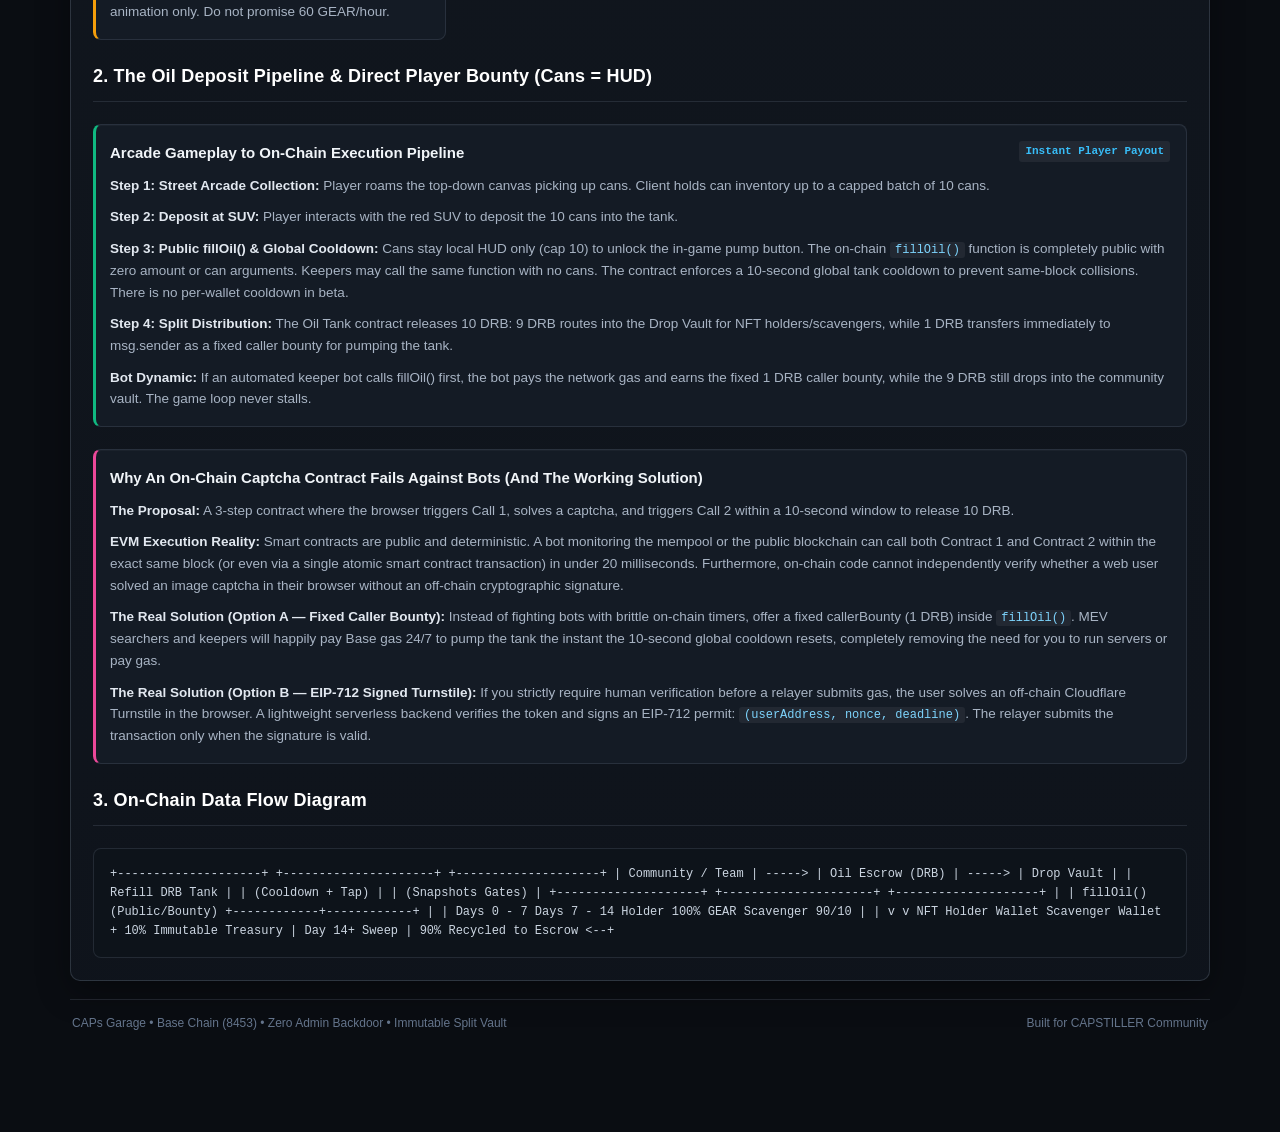
==== commit f85a362d: "Polish CAPs Garage blueprint UI for cleaner build continuation" ====
--- a/index.html
+++ b/index.html
@@ -10,18 +10,26 @@
       --bg-surface: #121820;
       --bg-surface-elevated: #1a222d;
       --bg-card: #151d27;
-      --border-subtle: #222d3d;
+      --border-subtle: rgba(148, 163, 184, 0.16);
+      --border-soft: rgba(148, 163, 184, 0.22);
       --border-accent: #f59e0b;
       --text-main: #e2e8f0;
-      --text-muted: #94a3b8;
+      --text-muted: #a8b4c4;
       --text-dim: #64748b;
       --accent-oil: #f59e0b;
-      --accent-oil-glow: rgba(245, 158, 11, 0.2);
+      --accent-oil-glow: rgba(245, 158, 11, 0.28);
       --accent-gear: #38bdf8;
+      --accent-gear-glow: rgba(56, 189, 248, 0.22);
       --accent-byte: #10b981;
+      --accent-byte-glow: rgba(16, 185, 129, 0.22);
       --accent-degen: #ec4899;
+      --accent-degen-glow: rgba(236, 72, 153, 0.22);
       --font-mono: ui-monospace, SFMono-Regular, Menlo, Monaco, Consolas, monospace;
       --font-sans: -apple-system, BlinkMacSystemFont, "Segoe UI", Roboto, Helvetica, Arial, sans-serif;
+      --radius-md: 10px;
+      --radius-sm: 8px;
+      --shadow-hud: 0 8px 28px rgba(0, 0, 0, 0.45);
+      --max-w: 1180px;
     }
 
     * {
@@ -30,28 +38,61 @@
       padding: 0;
     }
 
+    html {
+      scroll-behavior: smooth;
+    }
+
     body {
       background-color: var(--bg-base);
+      /* subtle rusted-garage grain + oil sheen (CSS only) */
+      background-image:
+        radial-gradient(ellipse 90% 55% at 50% -10%, rgba(245, 158, 11, 0.07), transparent 55%),
+        radial-gradient(ellipse 60% 40% at 100% 20%, rgba(56, 189, 248, 0.04), transparent 50%),
+        radial-gradient(ellipse 50% 35% at 0% 80%, rgba(16, 185, 129, 0.04), transparent 45%),
+        repeating-linear-gradient(
+          0deg,
+          transparent,
+          transparent 2px,
+          rgba(255, 255, 255, 0.012) 2px,
+          rgba(255, 255, 255, 0.012) 3px
+        );
+      background-attachment: fixed;
       color: var(--text-main);
       font-family: var(--font-sans);
       line-height: 1.6;
-      padding: 24px;
+      padding: 20px 20px 96px;
       min-height: 100vh;
       display: flex;
       flex-direction: column;
-      gap: 24px;
+      gap: 18px;
+      max-width: var(--max-w);
+      margin: 0 auto;
+      overflow-x: hidden;
+      -webkit-font-smoothing: antialiased;
     }
 
     /* Top HUD Header */
     header.hud-header {
-      background: linear-gradient(180deg, var(--bg-surface-elevated) 0%, var(--bg-surface) 100%);
-      border: 1px solid var(--border-subtle);
+      background: linear-gradient(165deg, rgba(26, 34, 45, 0.98) 0%, rgba(18, 24, 32, 0.96) 100%);
+      border: 1px solid var(--border-soft);
       border-left: 4px solid var(--accent-oil);
-      border-radius: 8px;
-      padding: 20px 24px;
+      border-radius: var(--radius-md);
+      padding: 18px 22px;
       display: flex;
       flex-direction: column;
       gap: 12px;
+      box-shadow: var(--shadow-hud);
+      position: relative;
+      z-index: 5;
+    }
+
+    header.hud-header::after {
+      content: "";
+      position: absolute;
+      inset: 0;
+      border-radius: inherit;
+      pointer-events: none;
+      background: linear-gradient(90deg, rgba(245, 158, 11, 0.06), transparent 35%);
     }
 
     .hud-title-row {
@@ -60,16 +101,19 @@
       align-items: center;
       flex-wrap: wrap;
       gap: 12px;
+      position: relative;
+      z-index: 1;
     }
 
     .hud-title {
-      font-size: 22px;
+      font-size: clamp(18px, 4vw, 22px);
       font-weight: 800;
-      letter-spacing: 0.5px;
+      letter-spacing: 0.4px;
       color: #fff;
       display: flex;
       align-items: center;
       gap: 10px;
+      flex-wrap: wrap;
     }
 
     .badge-base {
@@ -78,10 +122,11 @@
       background: rgba(0, 82, 255, 0.2);
       color: #60a5fa;
       border: 1px solid rgba(0, 82, 255, 0.4);
-      padding: 2px 8px;
+      padding: 3px 8px;
       border-radius: 4px;
       text-transform: uppercase;
       font-weight: 700;
+      white-space: nowrap;
     }
 
     .token-pills {
@@ -93,36 +138,39 @@
     .pill {
       font-family: var(--font-mono);
       font-size: 12px;
-      padding: 4px 10px;
+      padding: 5px 10px;
       border-radius: 6px;
-      background: var(--bg-base);
-      border: 1px solid var(--border-subtle);
+      background: rgba(10, 13, 18, 0.85);
+      border: 1px solid var(--border-soft);
       display: flex;
       align-items: center;
       gap: 6px;
     }
 
-    .pill.oil { border-color: var(--accent-oil); color: var(--accent-oil); }
-    .pill.gear { border-color: var(--accent-gear); color: var(--accent-gear); }
-    .pill.byte { border-color: var(--accent-byte); color: var(--accent-byte); }
+    .pill.oil { border-color: rgba(245, 158, 11, 0.55); color: var(--accent-oil); }
+    .pill.gear { border-color: rgba(56, 189, 248, 0.55); color: var(--accent-gear); }
+    .pill.byte { border-color: rgba(16, 185, 129, 0.55); color: var(--accent-byte); }
 
     .hud-subtitle {
       color: var(--text-muted);
       font-size: 14px;
-      max-width: 900px;
+      max-width: 920px;
+      position: relative;
+      z-index: 1;
+      line-height: 1.55;
     }
 
     /* Beta Lock Section */
     .beta-lock-box {
-      background: #0d151e;
-      border: 1px solid rgba(16, 185, 129, 0.4);
+      background: linear-gradient(180deg, #0f1a22 0%, #0d151e 100%);
+      border: 1px solid rgba(16, 185, 129, 0.35);
       border-left: 4px solid #10b981;
-      border-radius: 8px;
-      padding: 20px 24px;
+      border-radius: var(--radius-md);
+      padding: 18px 20px;
       display: flex;
       flex-direction: column;
-      gap: 14px;
-      box-shadow: 0 4px 20px rgba(0, 0, 0, 0.4);
+      gap: 12px;
+      box-shadow: 0 6px 24px rgba(0, 0, 0, 0.4), inset 0 1px 0 rgba(16, 185, 129, 0.08);
     }
 
     .beta-lock-header {
@@ -134,11 +182,11 @@
     }
 
     .beta-lock-title {
-      font-size: 17px;
+      font-size: clamp(15px, 3.5vw, 17px);
       font-weight: 800;
       color: #34d399;
       font-family: var(--font-mono);
-      letter-spacing: 0.5px;
+      letter-spacing: 0.4px;
       display: flex;
       align-items: center;
       gap: 8px;
@@ -146,75 +194,129 @@
 
     .beta-lock-tag {
       font-family: var(--font-mono);
-      font-size: 11px;
+      font-size: 10px;
       background: rgba(16, 185, 129, 0.15);
       color: #34d399;
       border: 1px solid rgba(16, 185, 129, 0.4);
-      padding: 3px 8px;
+      padding: 4px 8px;
       border-radius: 4px;
       font-weight: 700;
       text-transform: uppercase;
+      letter-spacing: 0.3px;
+      white-space: nowrap;
     }
 
     .beta-lock-content {
       display: flex;
       flex-direction: column;
       gap: 10px;
-      color: #e2e8f0;
-      font-size: 13.5px;
+      color: #e8eef5;
+      font-size: clamp(13px, 3.2vw, 13.75px);
       line-height: 1.7;
+      overflow-wrap: anywhere;
+      word-break: break-word;
     }
 
     .beta-lock-content p {
       margin: 0;
     }
 
+    .beta-lock-content strong {
+      color: #f8fafc;
+      font-weight: 700;
+    }
+
     .beta-lock-note {
-      border-top: 1px solid var(--border-subtle);
+      border-top: 1px solid rgba(148, 163, 184, 0.18);
       padding-top: 10px;
-      margin-top: 4px;
+      margin-top: 2px;
       color: #94a3b8;
       font-size: 12.5px;
       font-style: italic;
+      line-height: 1.55;
     }
 
     /* Perspective Switcher (The 4 Main Buttons) */
     .button-deck {
       display: grid;
-      grid-template-columns: repeat(4, 1fr);
-      gap: 12px;
-    }
-
-    @media (max-width: 768px) {
-      .button-deck {
-        grid-template-columns: repeat(2, 1fr);
-      }
+      grid-template-columns: repeat(4, minmax(0, 1fr));
+      gap: 10px;
+      position: sticky;
+      top: 0;
+      z-index: 30;
+      padding: 10px 0 8px;
+      margin: 0 -4px;
+      padding-left: 4px;
+      padding-right: 4px;
+      background: linear-gradient(180deg, rgba(10, 13, 18, 0.97) 60%, rgba(10, 13, 18, 0.85) 100%);
+      backdrop-filter: blur(8px);
+      -webkit-backdrop-filter: blur(8px);
     }
 
     .mode-btn {
       background: var(--bg-surface);
-      border: 2px solid var(--border-subtle);
-      border-radius: 8px;
-      padding: 16px 14px;
+      border: 2px solid var(--border-soft);
+      border-radius: var(--radius-sm);
+      padding: 14px 12px;
       cursor: pointer;
       display: flex;
       flex-direction: column;
-      gap: 6px;
+      gap: 5px;
       text-align: left;
-      transition: all 0.15s ease-in-out;
+      transition: border-color 0.15s ease, box-shadow 0.15s ease, background 0.15s ease, transform 0.15s ease;
       position: relative;
-    }
+      color: inherit;
+      font: inherit;
+      min-width: 0;
+      -webkit-tap-highlight-color: transparent;
+    }
+
+    .mode-btn::before {
+      content: "";
+      position: absolute;
+      left: 0;
+      top: 10px;
+      bottom: 10px;
+      width: 3px;
+      border-radius: 0 2px 2px 0;
+      background: var(--mode-accent, var(--border-subtle));
+      opacity: 0.55;
+      transition: opacity 0.15s ease;
+    }
+
+    .mode-btn[data-mode="tech"] { --mode-accent: var(--accent-oil); }
+    .mode-btn[data-mode="bankman"] { --mode-accent: var(--accent-gear); }
+    .mode-btn[data-mode="normie"] { --mode-accent: var(--accent-byte); }
+    .mode-btn[data-mode="degen"] { --mode-accent: var(--accent-degen); }
 
     .mode-btn:hover {
       background: var(--bg-surface-elevated);
-      border-color: #3b82f6;
-      transform: translateY(-2px);
+      border-color: color-mix(in srgb, var(--mode-accent) 55%, var(--border-soft));
+      transform: translateY(-1px);
+    }
+
+    .mode-btn:focus {
+      outline: none;
+    }
+
+    .mode-btn:focus-visible {
+      outline: 2px solid var(--mode-accent, var(--accent-oil));
+      outline-offset: 2px;
+      box-shadow: 0 0 0 4px color-mix(in srgb, var(--mode-accent, var(--accent-oil)) 25%, transparent);
     }
 
     .mode-btn.active {
       background: var(--bg-surface-elevated);
-      border-color: var(--accent-oil);
-      box-shadow: 0 0 16px var(--accent-oil-glow);
+      border-color: var(--mode-accent, var(--accent-oil));
+      box-shadow:
+        0 0 0 1px color-mix(in srgb, var(--mode-accent, var(--accent-oil)) 35%, transparent),
+        0 0 18px color-mix(in srgb, var(--mode-accent, var(--accent-oil)) 22%, transparent);
+    }
+
+    .mode-btn.active::before {
+      opacity: 1;
+      top: 6px;
+      bottom: 6px;
     }
 
     .mode-btn-tag {
@@ -223,69 +325,87 @@
       font-weight: 700;
       color: var(--text-dim);
       text-transform: uppercase;
-      letter-spacing: 1px;
+      letter-spacing: 0.8px;
     }
 
     .mode-btn.active .mode-btn-tag {
-      color: var(--accent-oil);
+      color: var(--mode-accent, var(--accent-oil));
     }
 
     .mode-btn-title {
-      font-size: 18px;
+      font-size: clamp(16px, 3.5vw, 18px);
       font-weight: 800;
       color: #fff;
+      letter-spacing: 0.2px;
     }
 
     .mode-btn-desc {
       font-size: 12px;
       color: var(--text-muted);
-      line-height: 1.3;
+      line-height: 1.35;
     }
 
     /* Content Panels */
     .view-panel {
       display: none;
-      background: var(--bg-surface);
-      border: 1px solid var(--border-subtle);
-      border-radius: 8px;
-      padding: 24px;
+      background: linear-gradient(180deg, rgba(18, 24, 32, 0.95) 0%, rgba(15, 20, 28, 0.98) 100%);
+      border: 1px solid var(--border-soft);
+      border-radius: var(--radius-md);
+      padding: 22px;
       flex-direction: column;
-      gap: 24px;
+      gap: 22px;
+      box-shadow: 0 10px 32px rgba(0, 0, 0, 0.35);
+      min-width: 0;
     }
 
     .view-panel.active {
       display: flex;
+      animation: panelIn 0.18s ease-out;
+    }
+
+    @keyframes panelIn {
+      from { opacity: 0.55; transform: translateY(4px); }
+      to { opacity: 1; transform: translateY(0); }
     }
 
     .section-title {
-      font-size: 18px;
+      font-size: clamp(16px, 3.5vw, 18px);
       font-weight: 700;
       color: #fff;
       display: flex;
       align-items: center;
       gap: 8px;
       border-bottom: 1px solid var(--border-subtle);
-      padding-bottom: 8px;
+      padding-bottom: 10px;
+      letter-spacing: 0.2px;
     }
 
     .card-grid {
       display: grid;
-      grid-template-columns: repeat(auto-fit, minmax(320px, 1fr));
-      gap: 16px;
+      grid-template-columns: repeat(auto-fit, minmax(min(100%, 300px), 1fr));
+      gap: 18px;
     }
 
     .card {
-      background: var(--bg-card);
+      background: rgba(21, 29, 39, 0.92);
       border: 1px solid var(--border-subtle);
-      border-radius: 6px;
-      padding: 16px;
+      border-radius: var(--radius-sm);
+      padding: 16px 16px 16px 14px;
       display: flex;
       flex-direction: column;
       gap: 10px;
+      min-width: 0;
+      box-shadow: inset 0 1px 0 rgba(255, 255, 255, 0.03);
     }
 
     .card-highlight {
       border-left: 3px solid var(--accent-oil);
+    }
+
+    .card.accent-gear,
+    .card[style*="border-left: 3px solid #38bdf8"],
+    .card[style*="border-left: 3px solid rgb(56, 189, 248)"] {
+      border-left-color: var(--accent-gear);
     }
 
     .card-header {
@@ -294,21 +414,38 @@
       color: #f1f5f9;
       display: flex;
       justify-content: space-between;
-      align-items: center;
+      align-items: flex-start;
+      gap: 10px;
+      flex-wrap: wrap;
     }
 
     .card-body {
-      font-size: 13px;
+      font-size: 13.5px;
       color: var(--text-muted);
-      line-height: 1.5;
+      line-height: 1.6;
     }
 
     .card-body p {
-      margin-bottom: 8px;
+      margin-bottom: 10px;
     }
 
     .card-body p:last-child {
       margin-bottom: 0;
+    }
+
+    .card-body strong {
+      color: #e2e8f0;
+      font-weight: 650;
+    }
+
+    .card-body code {
+      font-family: var(--font-mono);
+      font-size: 12px;
+      background: rgba(255, 255, 255, 0.06);
+      color: #7dd3fc;
+      padding: 1px 5px;
+      border-radius: 3px;
+      word-break: break-word;
     }
 
     .code-tag {
@@ -318,27 +455,29 @@
       color: #38bdf8;
       padding: 2px 6px;
       border-radius: 3px;
+      white-space: nowrap;
     }
 
     /* Architecture Visualizer Box */
     .arch-flow-box {
       background: #0d131a;
       border: 1px solid var(--border-subtle);
-      border-radius: 6px;
+      border-radius: var(--radius-sm);
       padding: 16px;
       font-family: var(--font-mono);
       font-size: 12px;
       color: #cbd5e1;
       overflow-x: auto;
       line-height: 1.6;
+      -webkit-overflow-scrolling: touch;
     }
 
     /* Interactive Simulator */
     .sim-box {
       background: var(--bg-card);
       border: 1px solid var(--border-subtle);
-      border-radius: 8px;
-      padding: 20px;
+      border-radius: var(--radius-md);
+      padding: 18px;
       display: flex;
       flex-direction: column;
       gap: 16px;
@@ -346,7 +485,7 @@
 
     .sim-controls {
       display: grid;
-      grid-template-columns: repeat(auto-fit, minmax(200px, 1fr));
+      grid-template-columns: repeat(auto-fit, minmax(180px, 1fr));
       gap: 12px;
     }
 
@@ -366,21 +505,28 @@
 
     .sim-input {
       background: var(--bg-base);
-      border: 1px solid var(--border-subtle);
+      border: 1px solid var(--border-soft);
       color: #fff;
-      padding: 8px 12px;
-      border-radius: 4px;
+      padding: 9px 12px;
+      border-radius: 6px;
       font-family: var(--font-mono);
       font-size: 13px;
+      width: 100%;
+    }
+
+    .sim-input:focus {
+      outline: none;
+      border-color: var(--accent-oil);
+      box-shadow: 0 0 0 3px var(--accent-oil-glow);
     }
 
     .sim-result-grid {
       display: grid;
-      grid-template-columns: repeat(auto-fit, minmax(150px, 1fr));
+      grid-template-columns: repeat(auto-fit, minmax(140px, 1fr));
       gap: 12px;
       background: var(--bg-base);
       border: 1px solid var(--border-subtle);
-      border-radius: 6px;
+      border-radius: var(--radius-sm);
       padding: 14px;
     }
 
@@ -405,11 +551,20 @@
     }
 
     /* Comparison Table */
+    .table-wrap {
+      width: 100%;
+      overflow-x: auto;
+      -webkit-overflow-scrolling: touch;
+      border-radius: var(--radius-sm);
+      border: 1px solid var(--border-subtle);
+    }
+
     table.spec-table {
       width: 100%;
       border-collapse: collapse;
       font-size: 13px;
       text-align: left;
+      min-width: 520px;
     }
 
     table.spec-table th {
@@ -426,10 +581,15 @@
       padding: 10px 12px;
       border-bottom: 1px solid var(--border-subtle);
       color: var(--text-main);
+      vertical-align: top;
+    }
+
+    table.spec-table tr:last-child td {
+      border-bottom: none;
     }
 
     table.spec-table tr:hover td {
-      background: rgba(255, 255, 255, 0.02);
+      background: rgba(255, 255, 255, 0.025);
     }
 
     /* Footer */
@@ -440,10 +600,113 @@
       display: flex;
       justify-content: space-between;
       align-items: center;
-      padding-top: 16px;
+      padding: 14px 2px 8px;
       border-top: 1px solid var(--border-subtle);
       flex-wrap: wrap;
       gap: 8px;
+    }
+
+    /* Cap standard Gear home cutout */
+    .gear-home-cutout {
+      position: fixed;
+      left: 50%;
+      bottom: 0.75rem;
+      transform: translateX(-50%);
+      z-index: 40;
+      display: inline-flex;
+      opacity: 0.9;
+      line-height: 0;
+      transition: opacity 0.15s ease;
+    }
+
+    .gear-home-cutout:hover,
+    .gear-home-cutout:focus-visible {
+      opacity: 1;
+      outline: none;
+    }
+
+    .gear-home-cutout:focus-visible {
+      box-shadow: 0 0 0 3px rgba(56, 189, 248, 0.45);
+      border-radius: 6px;
+    }
+
+    .gear-home-cutout:active {
+      opacity: 0.7;
+    }
+
+    .gear-home-cutout img {
+      height: 56px;
+      width: auto;
+      max-width: min(70vw, 220px);
+      object-fit: contain;
+      image-rendering: auto;
+    }
+
+    @media (max-width: 900px) {
+      .button-deck {
+        grid-template-columns: repeat(2, minmax(0, 1fr));
+      }
+    }
+
+    @media (max-width: 640px) {
+      body {
+        padding: 14px 12px 88px;
+        gap: 14px;
+      }
+
+      header.hud-header,
+      .beta-lock-box,
+      .view-panel {
+        padding: 14px;
+        border-radius: 8px;
+      }
+
+      .badge-base {
+        white-space: normal;
+        line-height: 1.3;
+      }
+
+      .button-deck {
+        grid-template-columns: 1fr 1fr;
+        gap: 8px;
+        top: 0;
+        padding-top: 6px;
+      }
+
+      .mode-btn {
+        padding: 12px 10px;
+      }
+
+      .mode-btn-desc {
+        display: none; /* keep deck compact on phones; titles stay clear */
+      }
+
+      .card-grid {
+        gap: 14px;
+      }
+
+      .gear-home-cutout img {
+        height: 48px;
+      }
+    }
+
+    @media (max-width: 380px) {
+      .button-deck {
+        grid-template-columns: 1fr;
+      }
+
+      .mode-btn-desc {
+        display: block;
+      }
+    }
+
+    @media (prefers-reduced-motion: reduce) {
+      .mode-btn,
+      .view-panel.active,
+      .gear-home-cutout {
+        transition: none;
+        animation: none;
+      }
     }
   </style>
 </head>
@@ -493,22 +756,22 @@
 
   <!-- Perspective Switcher: 4 Main Buttons -->
   <div class="button-deck">
-    <button class="mode-btn active" id="btn-tech" onclick="switchMode('tech')">
+    <button class="mode-btn active" id="btn-tech" data-mode="tech" onclick="switchMode('tech')" aria-pressed="true">
       <span class="mode-btn-tag">Architecture & Code</span>
       <span class="mode-btn-title">Tech</span>
       <span class="mode-btn-desc">Full contract specs, RPC routing, gas vectors, and the captcha/relayer analysis for Web2/3 devs.</span>
     </button>
-    <button class="mode-btn" id="btn-bankman" onclick="switchMode('bankman')">
+    <button class="mode-btn" id="btn-bankman" data-mode="bankman" onclick="switchMode('bankman')" aria-pressed="false">
       <span class="mode-btn-tag">Investment & Flywheel</span>
       <span class="mode-btn-title">Bankman</span>
       <span class="mode-btn-desc">Asset sink mechanics, zero-inflation value loop, risk profile, and the immutable 10% treasury.</span>
     </button>
-    <button class="mode-btn" id="btn-normie" onclick="switchMode('normie')">
+    <button class="mode-btn" id="btn-normie" data-mode="normie" onclick="switchMode('normie')" aria-pressed="false">
       <span class="mode-btn-tag">User Experience</span>
       <span class="mode-btn-title">Normie</span>
       <span class="mode-btn-desc">Explaining the arcade street, broken SUV, and dog fetch to someone used to Steam or mobile games.</span>
     </button>
-    <button class="mode-btn" id="btn-degen" onclick="switchMode('degen')">
+    <button class="mode-btn" id="btn-degen" data-mode="degen" onclick="switchMode('degen')" aria-pressed="false">
       <span class="mode-btn-tag">Alpha & Strategy</span>
       <span class="mode-btn-title">Degen</span>
       <span class="mode-btn-desc">PVP scavenge timers, 90/10 holder bags, dog fetch until escrow empty, and bot keeper rewards.</span>
@@ -775,7 +1038,7 @@
     <div class="section-title">
       <span>How Web3 Powers This Without The Hassle</span>
     </div>
-    <table class="spec-table">
+    <div class="table-wrap"><table class="spec-table">
       <thead>
         <tr>
           <th>Normal Web2 Mobile Game</th>
@@ -800,7 +1063,7 @@
           <td>DRB oil and GEAR tools can be traded or swapped freely at any time.</td>
         </tr>
       </tbody>
-    </table>
+    </table></div>
   </div>
 
   <!-- VIEW 4: DEGEN (Crypto Bro & Alpha Hunter) -->
@@ -860,7 +1123,7 @@
     <div class="section-title">
       <span>Quick Degen Cheatsheet</span>
     </div>
-    <table class="spec-table">
+    <div class="table-wrap"><table class="spec-table">
       <thead>
         <tr>
           <th>Asset / Action</th>
@@ -895,7 +1158,7 @@
           <td>Mop up expired drops: 90% back to oil tank, 10% to cold treasury.</td>
         </tr>
       </tbody>
-    </table>
+    </table></div>
   </div>
 
   <!-- Footer -->
@@ -904,12 +1167,30 @@
     <div>Built for CAPSTILLER Community</div>
   </footer>
 
+
+  <!-- Cap standard Gear home cutout -->
+  <a
+    class="gear-home-cutout"
+    href="https://landonthis.gearup.wtf"
+    target="_blank"
+    rel="noopener noreferrer"
+    aria-label="Gear home — landonthis"
+  >
+    <img src="gear-logo.png" alt="" height="56" width="213" />
+  </a>
+
   <script>
     function switchMode(mode) {
       // Buttons
-      document.querySelectorAll('.mode-btn').forEach(btn => btn.classList.remove('active'));
+      document.querySelectorAll('.mode-btn').forEach(btn => {
+        btn.classList.remove('active');
+        btn.setAttribute('aria-pressed', 'false');
+      });
       const activeBtn = document.getElementById('btn-' + mode);
-      if (activeBtn) activeBtn.classList.add('active');
+      if (activeBtn) {
+        activeBtn.classList.add('active');
+        activeBtn.setAttribute('aria-pressed', 'true');
+      }
 
       // Panels
       document.querySelectorAll('.view-panel').forEach(panel => panel.classList.remove('active'));
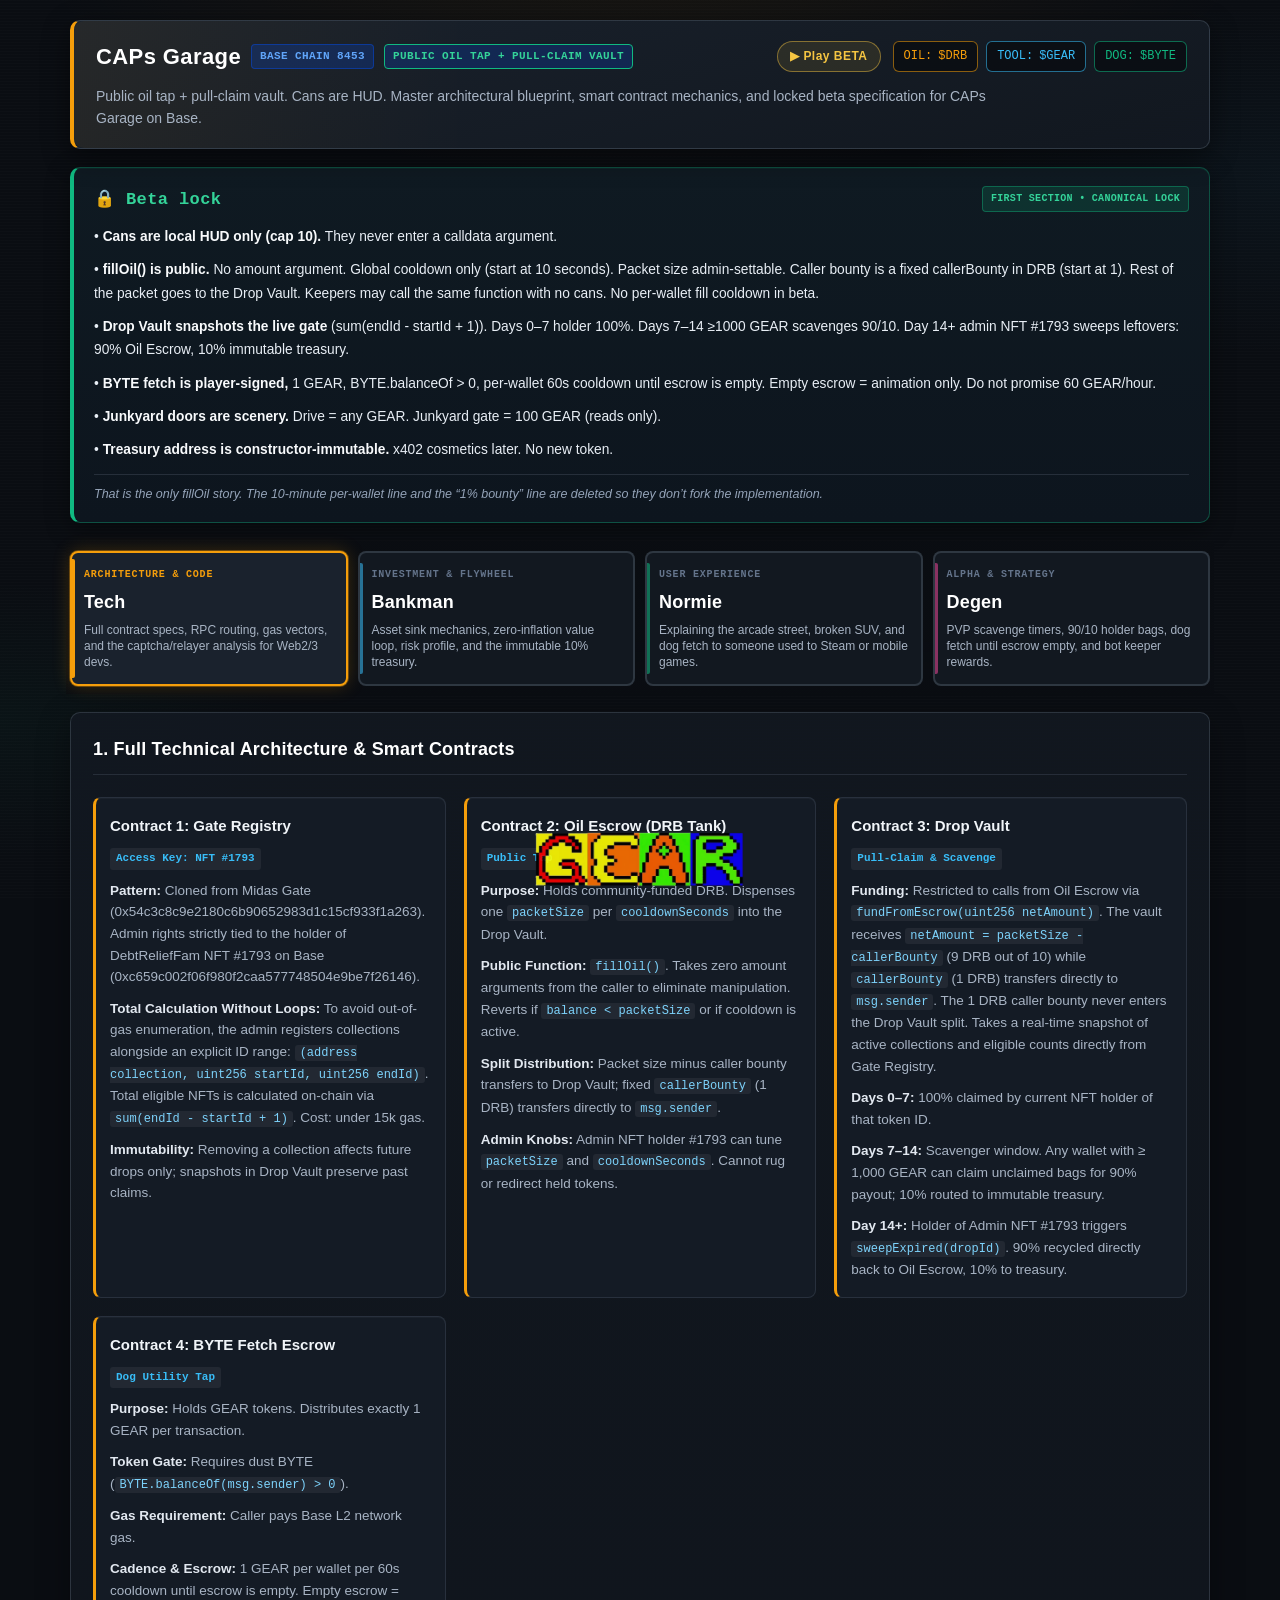
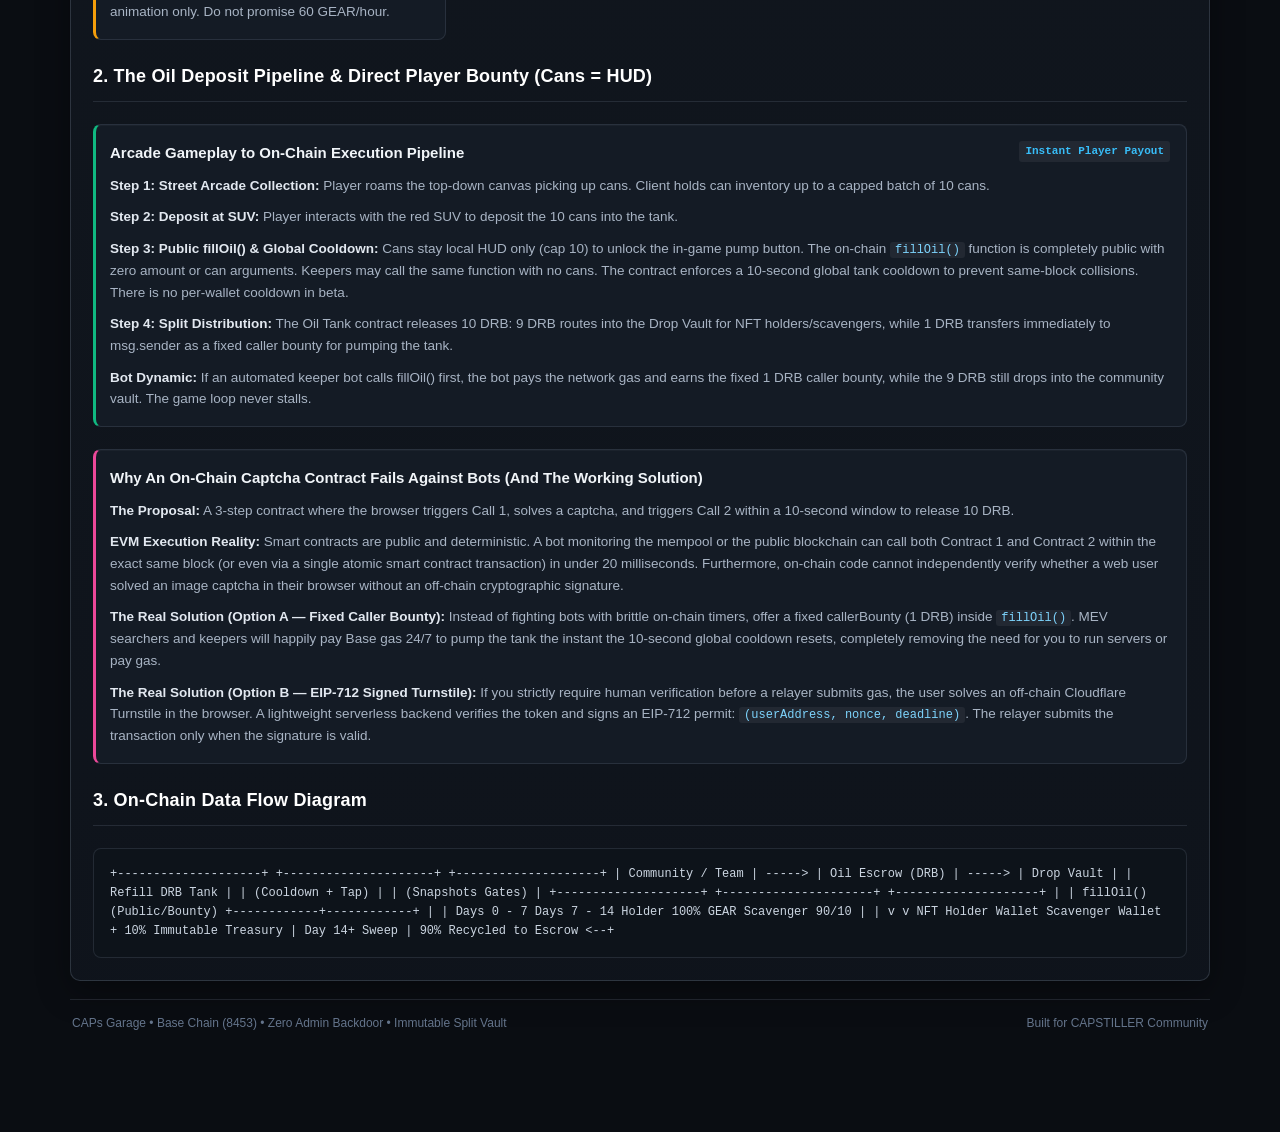
==== commit 084ce586: "Ship CAPs Garage street-arcade BETA under game/ Pulled-back top-down static arcade with HUD cans, mo" ====
--- a/index.html
+++ b/index.html
@@ -721,6 +721,7 @@
         <span class="badge-base" style="border-color: #10b981; color: #34d399;">Public oil tap + pull-claim vault</span>
       </div>
       <div style="display:flex;align-items:center;gap:12px;flex-wrap:wrap;">
+        <a href="./game/" style="font-size:0.75rem;font-weight:700;letter-spacing:0.04em;text-decoration:none;color:#f5c542;border:1px solid rgba(245,197,66,0.45);border-radius:999px;padding:5px 12px;background:rgba(245,197,66,0.1);">▶ Play BETA</a>
         <div class="token-pills">
           <div class="pill oil"><span>OIL:</span> <span>$DRB</span></div>
           <div class="pill gear"><span>TOOL:</span> <span>$GEAR</span></div>
